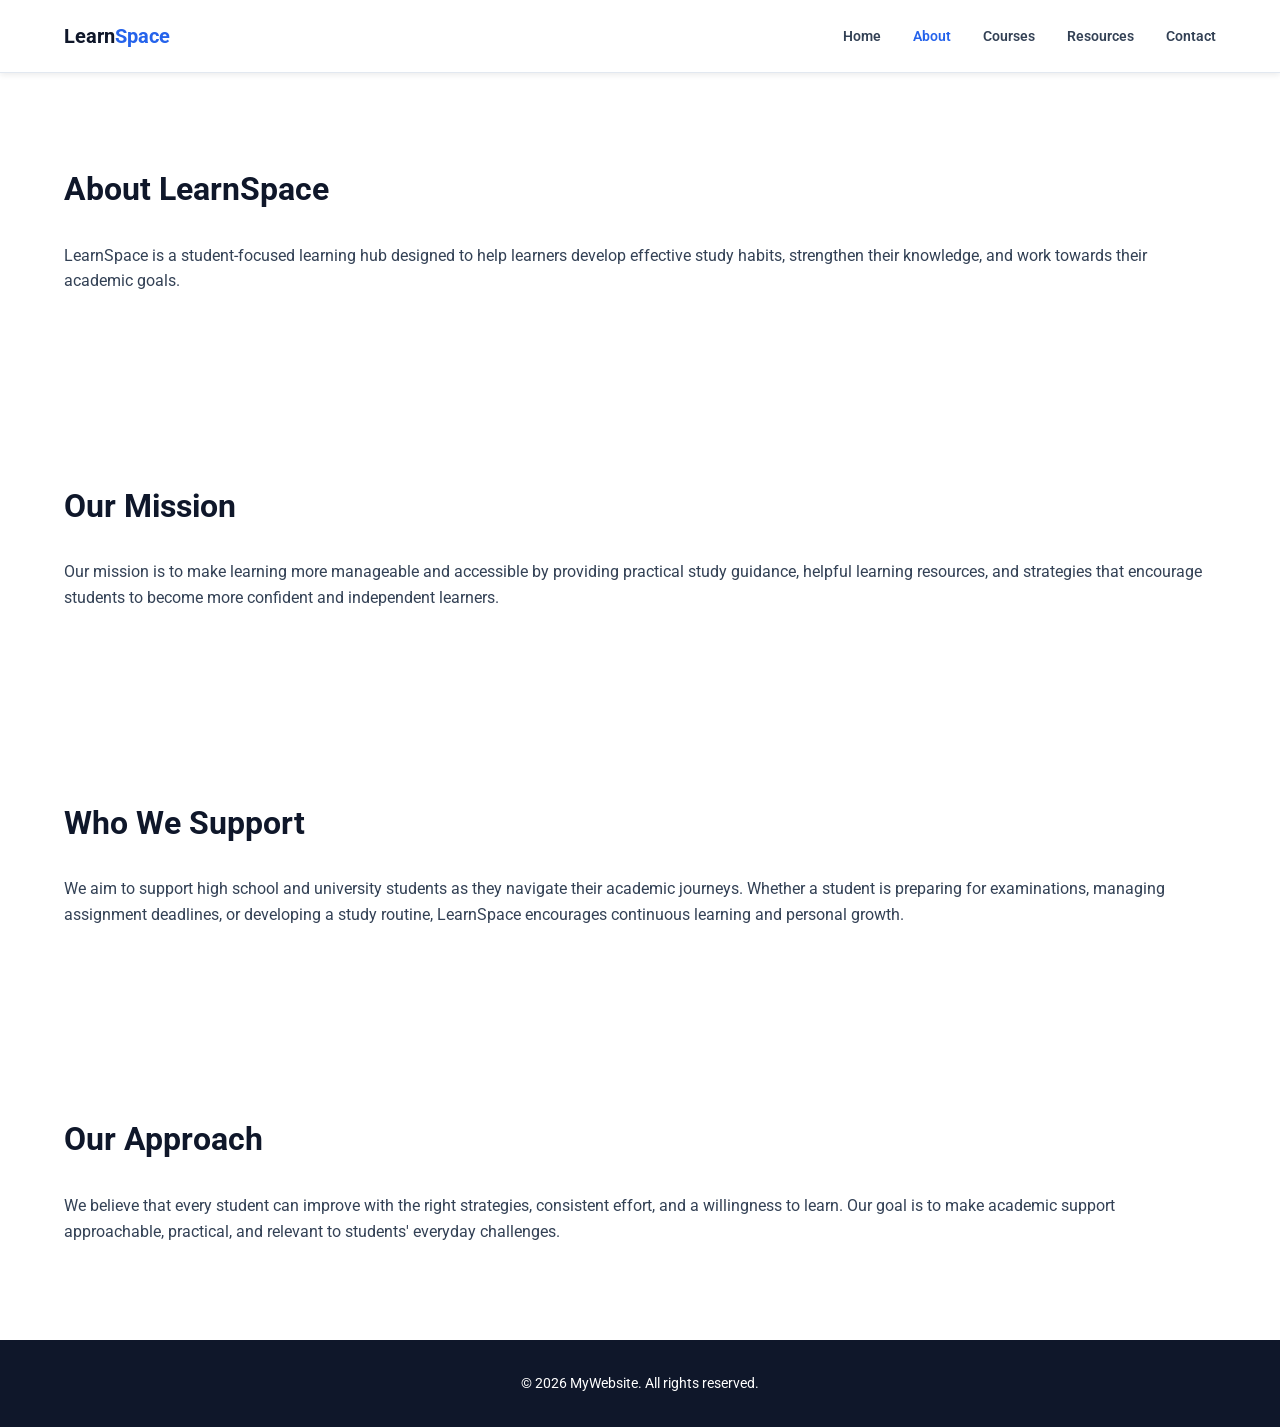
==== about.html @ 780acb91 "Added resources page and updated about page" ====
<!DOCTYPE html>
<html lang="en">

<head>
    <meta charset="UTF-8">
    <meta name="viewport" content="width=device-width, initial-scale=1.0">

    <title>Learn Space | About</title>

    <link rel="stylesheet" href="./css/style.css">
</head>

<body>

    <!-- HEADER -->
    <header class="site-header">

        <div class="container header-container">

            <a href="index.html" class="logo">
                Learn<span>Space</span>
            </a>

            <!-- CSS-only burger menu toggle -->
        <input
        type="checkbox"
        id="menu-toggle"
        class="menu-toggle"
    >

    <label
        for="menu-toggle"
        class="menu-button"
        aria-label="Toggle navigation menu"
    >
        <span></span>
        <span></span>
        <span></span>
    </label>

            <nav class="main-nav">
                <ul>
                    <li><a href="index.html">Home</a></li>
                    <li><a href="about.html" class="active">About</a></li>
                    <li><a href="#">Courses</a></li>
                    <li><a href="#">Resources</a></li>
                    <li><a href="#">Contact</a></li>
                </ul>
            </nav>

        </div>

    </header>


   
<main>

    <!-- ABOUT LEARNSPACE -->
    <section class="section">

        <div class="container">

            <h1 class="section-title">
                About LearnSpace
            </h1>

            <p>
                LearnSpace is a student-focused learning hub
                designed to help learners develop effective
                study habits, strengthen their knowledge, and
                work towards their academic goals.
            </p>

        </div>

    </section>


    <!-- OUR MISSION -->
    <section class="section">

        <div class="container">

            <h2 class="section-title">
                Our Mission
            </h2>

            <p>
                Our mission is to make learning more manageable
                and accessible by providing practical study
                guidance, helpful learning resources, and
                strategies that encourage students to become
                more confident and independent learners.
            </p>

        </div>

    </section>


    <!-- WHO WE SUPPORT -->
    <section class="section">

        <div class="container">

            <h2 class="section-title">
                Who We Support
            </h2>

            <p>
                We aim to support high school and university
                students as they navigate their academic journeys.
                Whether a student is preparing for examinations,
                managing assignment deadlines, or developing
                a study routine, LearnSpace encourages continuous
                learning and personal growth.
            </p>

        </div>

    </section>


    <!-- OUR APPROACH -->
    <section class="section">

        <div class="container">

            <h2 class="section-title">
                Our Approach
            </h2>

            <p>
                We believe that every student can improve with
                the right strategies, consistent effort, and a
                willingness to learn. Our goal is to make
                academic support approachable, practical, and
                relevant to students' everyday challenges.
            </p>

        </div>

    </section>

</main>


    <footer class="site-footer">

        <div class="container">
            <p>&copy; 2026 MyWebsite. All rights reserved.</p>
        </div>

    </footer>

</body>

</html>
---- css/style.css ----
/* =========================================
   ROOT VARIABLES
========================================= */

:root {
    /* Colors */
    --color-primary: #2563eb;
    --color-primary-dark: #1d4ed8;
    --color-secondary: #0f172a;

    --color-text: #334155;
    --color-text-light: #64748b;

    --color-background: #ffffff;
    --color-background-light: #f8fafc;

    --color-border: #e2e8f0;

    /* Typography */
    --font-family: "Roboto", Arial, Helvetica, sans-serif;

    --font-size-xs: 0.75rem;
    --font-size-sm: 0.875rem;
    --font-size-md: 1rem;
    --font-size-lg: 1.25rem;
    --font-size-xl: 2rem;
    --font-size-xxl: 3rem;

    /* Spacing */
    --space-xs: 0.5rem;
    --space-sm: 1rem;
    --space-md: 1.5rem;
    --space-lg: 2rem;
    --space-xl: 4rem;
    --space-xxl: 6rem;

    /* Layout */
    --container-width: 1200px;

    /* Borders */
    --border-radius-sm: 4px;
    --border-radius-md: 8px;
    --border-radius-lg: 12px;

    /* Shadows */
    --shadow-sm: 0 2px 6px rgba(0, 0, 0, 0.08);
    --shadow-md: 0 5px 20px rgba(0, 0, 0, 0.1);
}


/* =========================================
   FONT
========================================= */

@font-face {
    font-family: "Roboto";

    src: url("../fonts/Roboto/Roboto-VariableFont_wdth,wght.ttf")
        format("truetype");

    font-weight: 100 900;
    font-style: normal;

    font-display: swap;
}


/* =========================================
   RESET
========================================= */

* {
    margin: 0;
    padding: 0;
    box-sizing: border-box;
}

html {
    scroll-behavior: smooth;
}

body {
    min-width: 320px;

    font-family: var(--font-family);
    font-size: var(--font-size-md);
    line-height: 1.6;

    color: var(--color-text);
    background: var(--color-background);

    overflow-x: hidden;
}


/* =========================================
   GLOBAL ELEMENTS
========================================= */

a {
    color: inherit;
    text-decoration: none;
}

img {
    display: block;
    max-width: 100%;
    height: auto;
}

button,
input,
textarea {
    font-family: inherit;
}


/* =========================================
   CONTAINER
========================================= */

.container {
    width: min(90%, var(--container-width));
    margin: 0 auto;
}

/* =========================================
   SECTIONS
========================================= */

.section {
    padding: var(--space-xxl) 0;
}

.section-title {
    margin-bottom: var(--space-lg);

    font-size: var(--font-size-xl);
    line-height: 1.3;

    color: var(--color-secondary);
}

.text-center {
    text-align: center;
}

/* =========================================
   HEADER
========================================= */

.site-header {
    position: sticky;
    top: 0;

    z-index: 1000;

    background: var(--color-background);

    border-bottom: 1px solid var(--color-border);

    box-shadow: var(--shadow-sm);
}

.header-container {
    min-height: 72px;

    display: flex;
    align-items: center;
    justify-content: space-between;
}


/* =========================================
   LOGO
========================================= */

.logo {
    flex-shrink: 0;

    font-size: var(--font-size-lg);
    font-weight: 700;

    color: var(--color-secondary);
}

.logo span {
    color: var(--color-primary);
}


/* =========================================
   DESKTOP NAVIGATION
========================================= */

.main-nav ul {
    display: flex;

    align-items: center;

    gap: var(--space-lg);

    list-style: none;
}

.main-nav a {
    display: block;

    padding: 0.5rem 0;

    font-size: var(--font-size-sm);
    font-weight: 600;

    color: var(--color-text);

    transition:
        color 0.2s ease,
        background-color 0.2s ease;
}

.main-nav a:hover,
.main-nav a.active {
    color: var(--color-primary);
}


/* =========================================
   MOBILE MENU TOGGLE
   Hidden on desktop
========================================= */

.menu-toggle {
    display: none;
}

.menu-button {
    display: none;
}


/* =========================================
   BUTTONS
========================================= */

.btn {
    display: inline-block;

    padding: 0.75rem 1.5rem;

    border: none;
    border-radius: var(--border-radius-md);

    font-weight: 600;

    cursor: pointer;

    transition:
        background-color 0.2s ease,
        transform 0.2s ease;
}

.btn-primary {
    color: #ffffff;

    background: var(--color-primary);
}

.btn-primary:hover {
    background: var(--color-primary-dark);

    transform: translateY(-2px);
}


/* =========================================
   HERO
========================================= */

.hero {
    min-height: 500px;

    display: flex;
    align-items: center;

    padding: var(--space-xl) 0;

    background: var(--color-background-light);
}

.hero-content {
    width: 100%;
    max-width: 700px;
}

.hero h1 {
    margin-bottom: var(--space-md);

    font-size: var(--font-size-xxl);
    line-height: 1.2;

    color: var(--color-secondary);
}

.hero p {
    margin-bottom: var(--space-lg);

    font-size: var(--font-size-lg);

    color: var(--color-text-light);
}


/* =========================================
   CARD GRID
========================================= */

.card-grid {
    display: grid;

    grid-template-columns: repeat(3, 1fr);

    gap: var(--space-lg);
}

.card {
    width: 100%;

    padding: var(--space-lg);

    background: var(--color-background);

    border: 1px solid var(--color-border);
    border-radius: var(--border-radius-lg);

    box-shadow: var(--shadow-sm);
}

.card h3 {
    margin-bottom: var(--space-sm);

    color: var(--color-secondary);
}

.card p {
    color: var(--color-text-light);
}


/* =========================================
   FOOTER
========================================= */

.site-footer {
    padding: var(--space-lg) 0;

    color: #ffffff;

    background: var(--color-secondary);

    text-align: center;
}

.site-footer p {
    font-size: var(--font-size-sm);
}


/* =========================================
   DESKTOP
   1200px and wider
========================================= */

@media (min-width: 1200px) {

    .container {
        width: min(90%, var(--container-width));
    }

    .header-container {
        min-height: 72px;
    }

    .hero {
        min-height: 500px;
    }

    .hero h1 {
        font-size: var(--font-size-xxl);
    }

    .card-grid {
        grid-template-columns: repeat(3, 1fr);
    }

}


/* =========================================
   TABLET
   768px - 1199px
========================================= */

@media (min-width: 768px) and (max-width: 1199px) {

    .container {
        width: 90%;
    }

    .header-container {
        min-height: 72px;
    }

    .main-nav ul {
        gap: var(--space-md);
    }

    .main-nav a {
        font-size: var(--font-size-sm);
    }

    .hero {
        min-height: 450px;
    }

    .hero h1 {
        font-size: 2.5rem;
    }

    .hero p {
        font-size: var(--font-size-md);
    }

    .card-grid {
        grid-template-columns: repeat(2, 1fr);
    }

}


/* =========================================
   MOBILE
   375px - 767px
========================================= */

@media (max-width: 767px) {

    /* -------------------------------------
       GLOBAL
    ------------------------------------- */

    body {
        overflow-x: hidden;
    }

    .container {
        width: 90%;
        max-width: 100%;
    }


    /* -------------------------------------
       HEADER
    ------------------------------------- */

    .site-header {
        position: sticky;
        top: 0;
    }

    .header-container {
        position: relative;

        min-height: 64px;

        display: flex;
        flex-direction: row;

        align-items: center;
        justify-content: space-between;

        padding: var(--space-sm) 0;
    }


    /* -------------------------------------
       LOGO
    ------------------------------------- */

    .logo {
        font-size: var(--font-size-lg);
    }


    /* -------------------------------------
       BURGER BUTTON
    ------------------------------------- */

    .menu-button {
        width: 40px;
        height: 40px;

        display: flex;

        flex-direction: column;
        justify-content: center;
        align-items: center;

        gap: 5px;

        cursor: pointer;

        border-radius: var(--border-radius-md);

        transition: background-color 0.2s ease;
    }

    .menu-button:hover {
        background: var(--color-background-light);
    }

    .menu-button span {
        display: block;

        width: 24px;
        height: 2px;

        background: var(--color-secondary);

        border-radius: 2px;

        transition:
            transform 0.3s ease,
            opacity 0.3s ease;
    }


    /* -------------------------------------
       MOBILE NAVIGATION
    ------------------------------------- */

    .main-nav {
        position: absolute;

        top: 100%;
        left: 0;

        width: 100%;

        max-height: 0;

        overflow: hidden;

        background: var(--color-background);

        border-top: 1px solid transparent;

        transition:
            max-height 0.3s ease,
            border-color 0.3s ease;
    }

    .main-nav ul {
        display: flex;

        flex-direction: column;

        gap: 0;

        width: 100%;

        list-style: none;

        padding: 0;
    }

    .main-nav li {
        width: 100%;
    }

    .main-nav a {
        display: block;

        width: 100%;

        padding: 1rem;

        font-size: var(--font-size-md);

        border-bottom: 1px solid var(--color-border);
    }

    .main-nav a:hover,
    .main-nav a.active {
        background: var(--color-background-light);

        color: var(--color-primary);
    }


    /* -------------------------------------
       OPEN MOBILE MENU
    ------------------------------------- */

    .menu-toggle:checked ~ .main-nav {
        max-height: 400px;

        border-top-color: var(--color-border);

        box-shadow: var(--shadow-md);
    }


    /* -------------------------------------
       BURGER → X
    ------------------------------------- */

    .menu-toggle:checked + .menu-button span:nth-child(1) {
        transform: translateY(7px) rotate(45deg);
    }

    .menu-toggle:checked + .menu-button span:nth-child(2) {
        opacity: 0;
    }

    .menu-toggle:checked + .menu-button span:nth-child(3) {
        transform: translateY(-7px) rotate(-45deg);
    }


    /* -------------------------------------
       HERO
    ------------------------------------- */

    .hero {
        min-height: 400px;

        padding: var(--space-xl) 0;
    }

    .hero-content {
        width: 100%;
        max-width: 100%;

        text-align: center;
    }

    .hero h1 {
        margin-bottom: var(--space-md);

        font-size: 2rem;
        line-height: 1.2;

        overflow-wrap: break-word;
    }

    .hero p {
        margin-bottom: var(--space-lg);

        font-size: var(--font-size-md);
    }

    .hero #explore-container {
        display: flex;
        justify-content: center;
        align-items: center
    }

    .hero #explore-container .btn{
        width: 50%;
    }


    /* -------------------------------------
       SECTIONS
    ------------------------------------- */

    .section {
        padding: var(--space-xl) 0;
    }

    .section-title {
        margin-bottom: var(--space-md);

        font-size: 1.75rem;

        line-height: 1.3;

        overflow-wrap: break-word;
    }


    /* -------------------------------------
       CARDS
    ------------------------------------- */

    .card-grid {
        grid-template-columns: 1fr;

        gap: var(--space-md);
    }

    .card {
        width: 100%;

        padding: var(--space-md);
    }

    .card h3 {
        font-size: var(--font-size-lg);
    }


    /* -------------------------------------
       BUTTONS
    ------------------------------------- */

    .btn {
        display: block;

        width: 100%;

        text-align: center;
    }


    /* -------------------------------------
       FOOTER
    ------------------------------------- */

    .site-footer {
        padding: var(--space-md) 0;
    }

    .site-footer p {
        font-size: var(--font-size-sm);
    }

}


/* =========================================
   SMALL MOBILE
   375px and below
========================================= */

@media (max-width: 375px) {

    .container {
        width: 92%;
    }

    .hero {
        min-height: 380px;

        padding: var(--space-lg) 0;
    }

    .hero h1 {
        font-size: 1.8rem;
    }

    .hero p {
        font-size: var(--font-size-sm);
    }

    .section {
        padding: var(--space-lg) 0;
    }

    .section-title {
        font-size: 1.5rem;
    }

    .card {
        padding: var(--space-sm);
    }

}
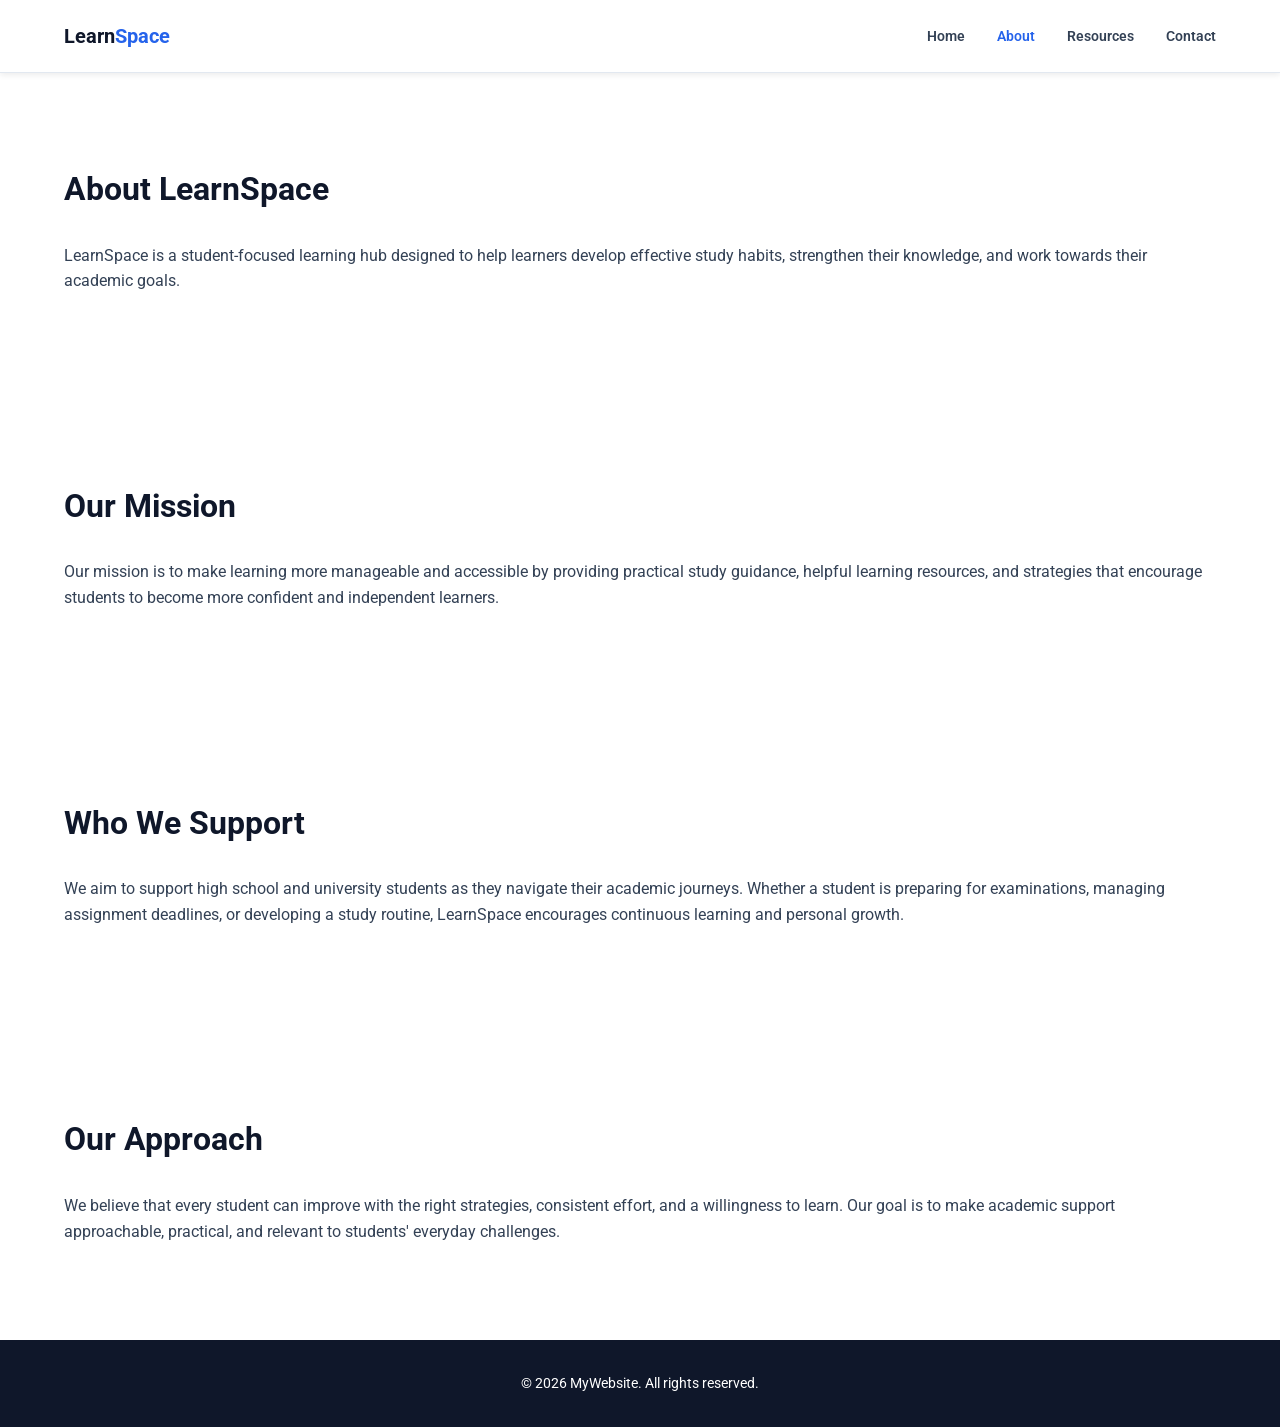
==== commit c1fb4596: "update css and delete course" ====
--- a/about.html
+++ b/about.html
@@ -42,8 +42,7 @@
                 <ul>
                     <li><a href="index.html">Home</a></li>
                     <li><a href="about.html" class="active">About</a></li>
-                    <li><a href="#">Courses</a></li>
-                    <li><a href="#">Resources</a></li>
+                    <li><a href="resources.html">Resources</a></li>
                     <li><a href="#">Contact</a></li>
                 </ul>
             </nav>
--- a/css/style.css
+++ b/css/style.css
@@ -80,8 +80,6 @@
 }
 
 body {
-    min-width: 320px;
-
     font-family: var(--font-family);
     font-size: var(--font-size-md);
     line-height: 1.6;
@@ -315,11 +313,10 @@
 ========================================= */
 
 .card-grid {
-    display: grid;
-
-    grid-template-columns: repeat(3, 1fr);
-
+    display: flex;
+    justify-content: space-between;
     gap: var(--space-lg);
+    flex-wrap: wrap;
 }
 
 .card {
@@ -387,9 +384,8 @@
     .hero h1 {
         font-size: var(--font-size-xxl);
     }
-
-    .card-grid {
-        grid-template-columns: repeat(3, 1fr);
+    .card-grid .card{
+        width: calc((100% - (2 * var(--space-lg))) / 3);
     }
 
 }
@@ -430,8 +426,8 @@
         font-size: var(--font-size-md);
     }
 
-    .card-grid {
-        grid-template-columns: repeat(2, 1fr);
+    .card-grid .card {
+        width: calc((100% - var(--space-lg)) / 2);
     }
 
 }
@@ -693,11 +689,11 @@
        CARDS
     ------------------------------------- */
 
-    .card-grid {
+    /* .card-grid {
         grid-template-columns: 1fr;
 
         gap: var(--space-md);
-    }
+    } */
 
     .card {
         width: 100%;
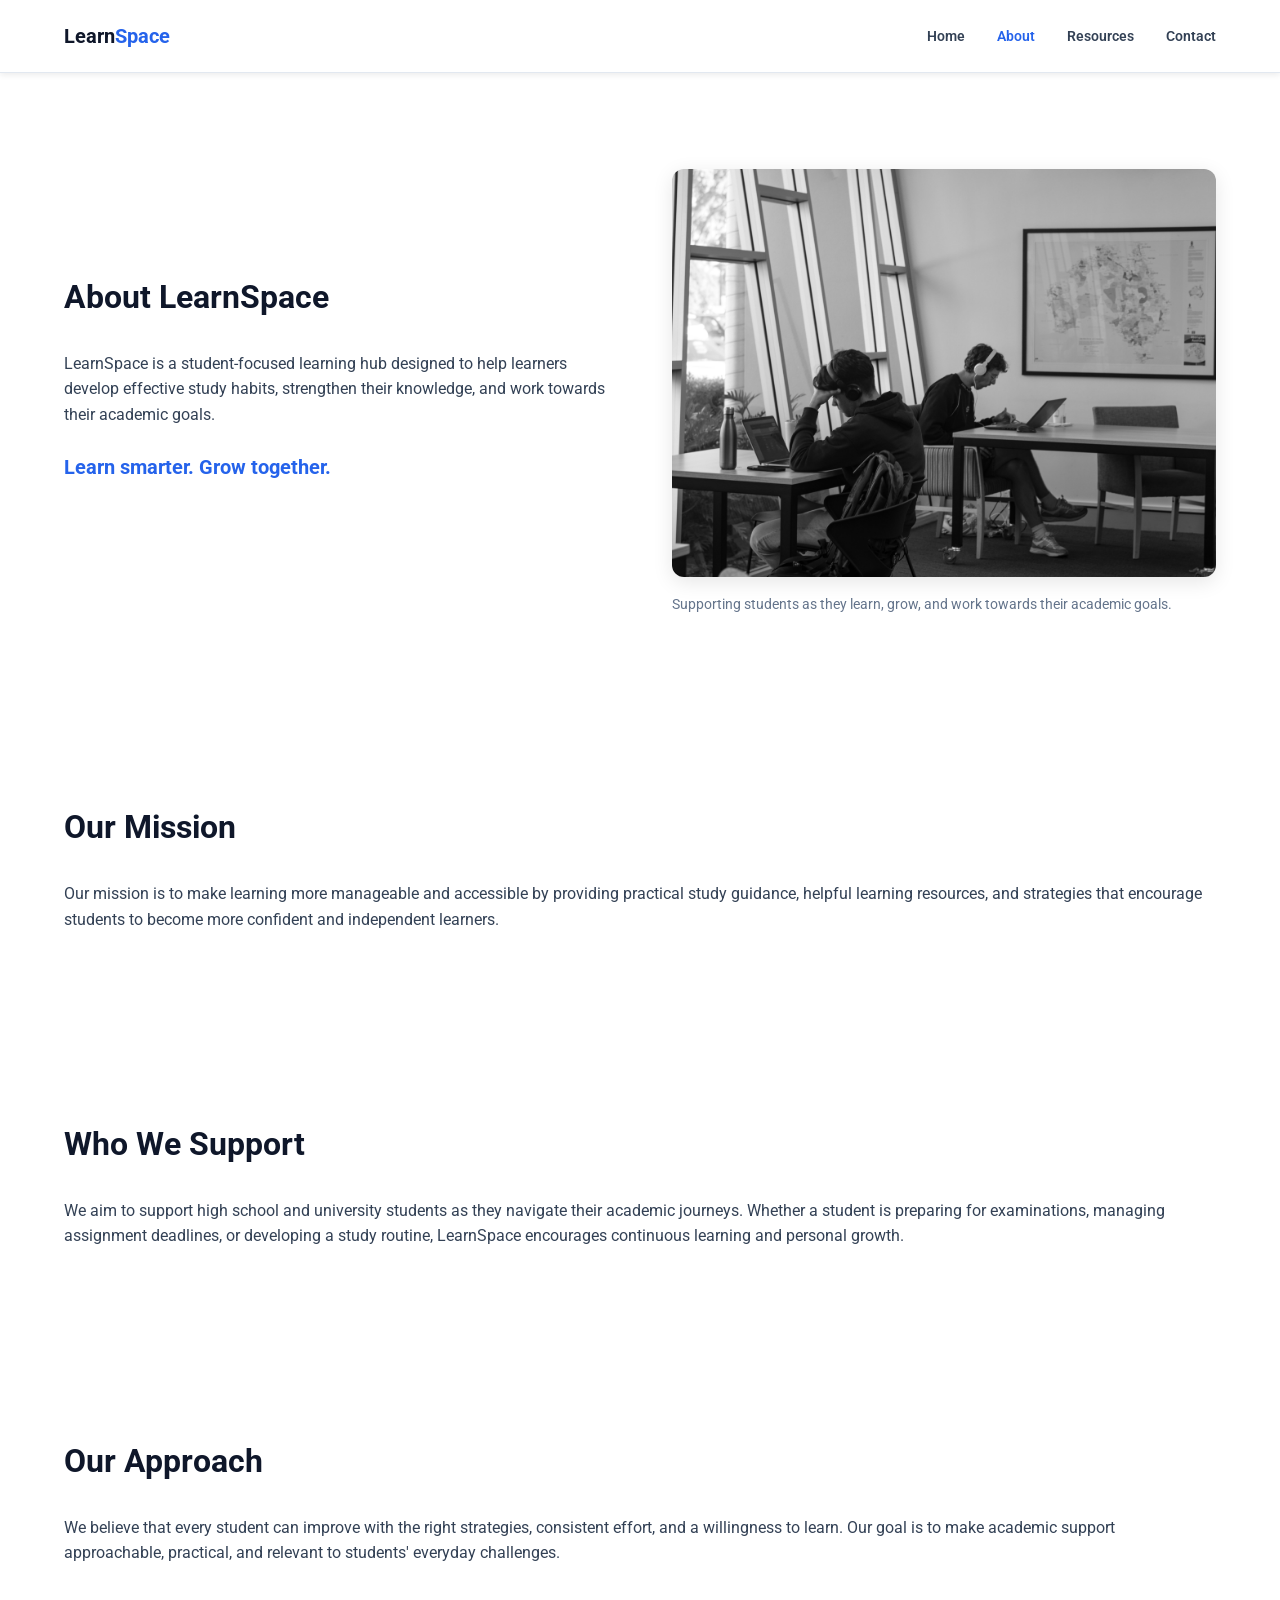
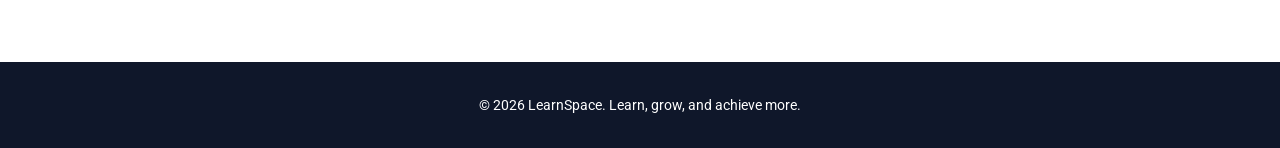
==== commit b8d67431: "Image added and README file updated" ====
--- a/about.html
+++ b/about.html
@@ -43,7 +43,7 @@
                     <li><a href="index.html">Home</a></li>
                     <li><a href="about.html" class="active">About</a></li>
                     <li><a href="resources.html">Resources</a></li>
-                    <li><a href="#">Contact</a></li>
+                    <li><a href="contact.html">Contact</a></li>
                 </ul>
             </nav>
 
@@ -56,10 +56,10 @@
 <main>
 
     <!-- ABOUT LEARNSPACE -->
-    <section class="section">
+    <section class="section about-intro">
 
-        <div class="container">
-
+        <div class="container about-intro-layout">
+            <div class="about-intro-content">
             <h1 class="section-title">
                 About LearnSpace
             </h1>
@@ -70,6 +70,22 @@
                 study habits, strengthen their knowledge, and
                 work towards their academic goals.
             </p>
+            <p class="about-tagline">
+                    Learn smarter. Grow together.
+                </p>
+        </div>
+
+        <figure class="about-intro-figure">
+                <img
+                    src="./images/students-studying.jpg"
+                    alt="Students studying together in a library"
+                    loading="lazy"
+                >
+                <figcaption>
+                    Supporting students as they learn, grow,
+                    and work towards their academic goals.
+                </figcaption>
+            </figure>
 
         </div>
 
@@ -148,7 +164,7 @@
     <footer class="site-footer">
 
         <div class="container">
-            <p>&copy; 2026 MyWebsite. All rights reserved.</p>
+            <p>&copy; 2026 LearnSpace. Learn, grow, and achieve more.</p>
         </div>
 
     </footer>
--- a/css/style.css
+++ b/css/style.css
@@ -529,6 +529,26 @@
             opacity 0.3s ease;
     }
 
+    /* Keep the checkbox keyboard-accessible while visually hidden */
+    .menu-toggle {
+        display: block;
+        position: absolute;
+        width: 1px;
+        height: 1px;
+        padding: 0;
+        margin: -1px;
+        overflow: hidden;
+        clip: rect(0, 0, 0, 0);
+        white-space: nowrap;
+        border: 0;
+    }
+
+    /* Show a focus indicator for keyboard navigation */
+    .menu-toggle:focus-visible + .menu-button {
+        outline: 2px solid var(--color-primary);
+        outline-offset: 3px;
+    }
+
 
     /* -------------------------------------
        MOBILE NAVIGATION
@@ -689,12 +709,6 @@
        CARDS
     ------------------------------------- */
 
-    /* .card-grid {
-        grid-template-columns: 1fr;
-
-        gap: var(--space-md);
-    } */
-
     .card {
         width: 100%;
 
@@ -771,4 +785,67 @@
         padding: var(--space-sm);
     }
 
-}+}
+
+/* =========================================
+   ABOUT PAGE INTRODUCTION
+========================================= */
+
+.about-intro-layout {
+    display: flex;
+    align-items: center;
+    justify-content: space-between;
+    gap: var(--space-xl);
+}
+
+.about-intro-content {
+    flex: 1 1 50%;
+    min-width: 0;
+}
+
+.about-intro-content p {
+    margin-bottom: var(--space-md);
+}
+
+.about-tagline {
+    color: var(--color-primary);
+    font-weight: 700;
+    font-size: var(--font-size-lg);
+}
+
+.about-intro-figure {
+    flex: 1 1 50%;
+    min-width: 0;
+}
+
+.about-intro-figure img {
+    width: 100%;
+    aspect-ratio: 4 / 3;
+    object-fit: cover;
+    border-radius: var(--border-radius-lg);
+    box-shadow: var(--shadow-md);
+}
+
+.about-intro-figure figcaption {
+    margin-top: var(--space-sm);
+    color: var(--color-text-light);
+    font-size: var(--font-size-sm);
+}
+
+/* Stack the introduction and image on smaller screens */
+@media (max-width: 767px) {
+    .about-intro-layout {
+        flex-direction: column;
+        align-items: stretch;
+        gap: var(--space-lg);
+    }
+
+    .about-intro-content,
+    .about-intro-figure {
+        width: 100%;
+    }
+
+    .about-intro-figure img {
+        aspect-ratio: 4 / 3;
+    }
+}
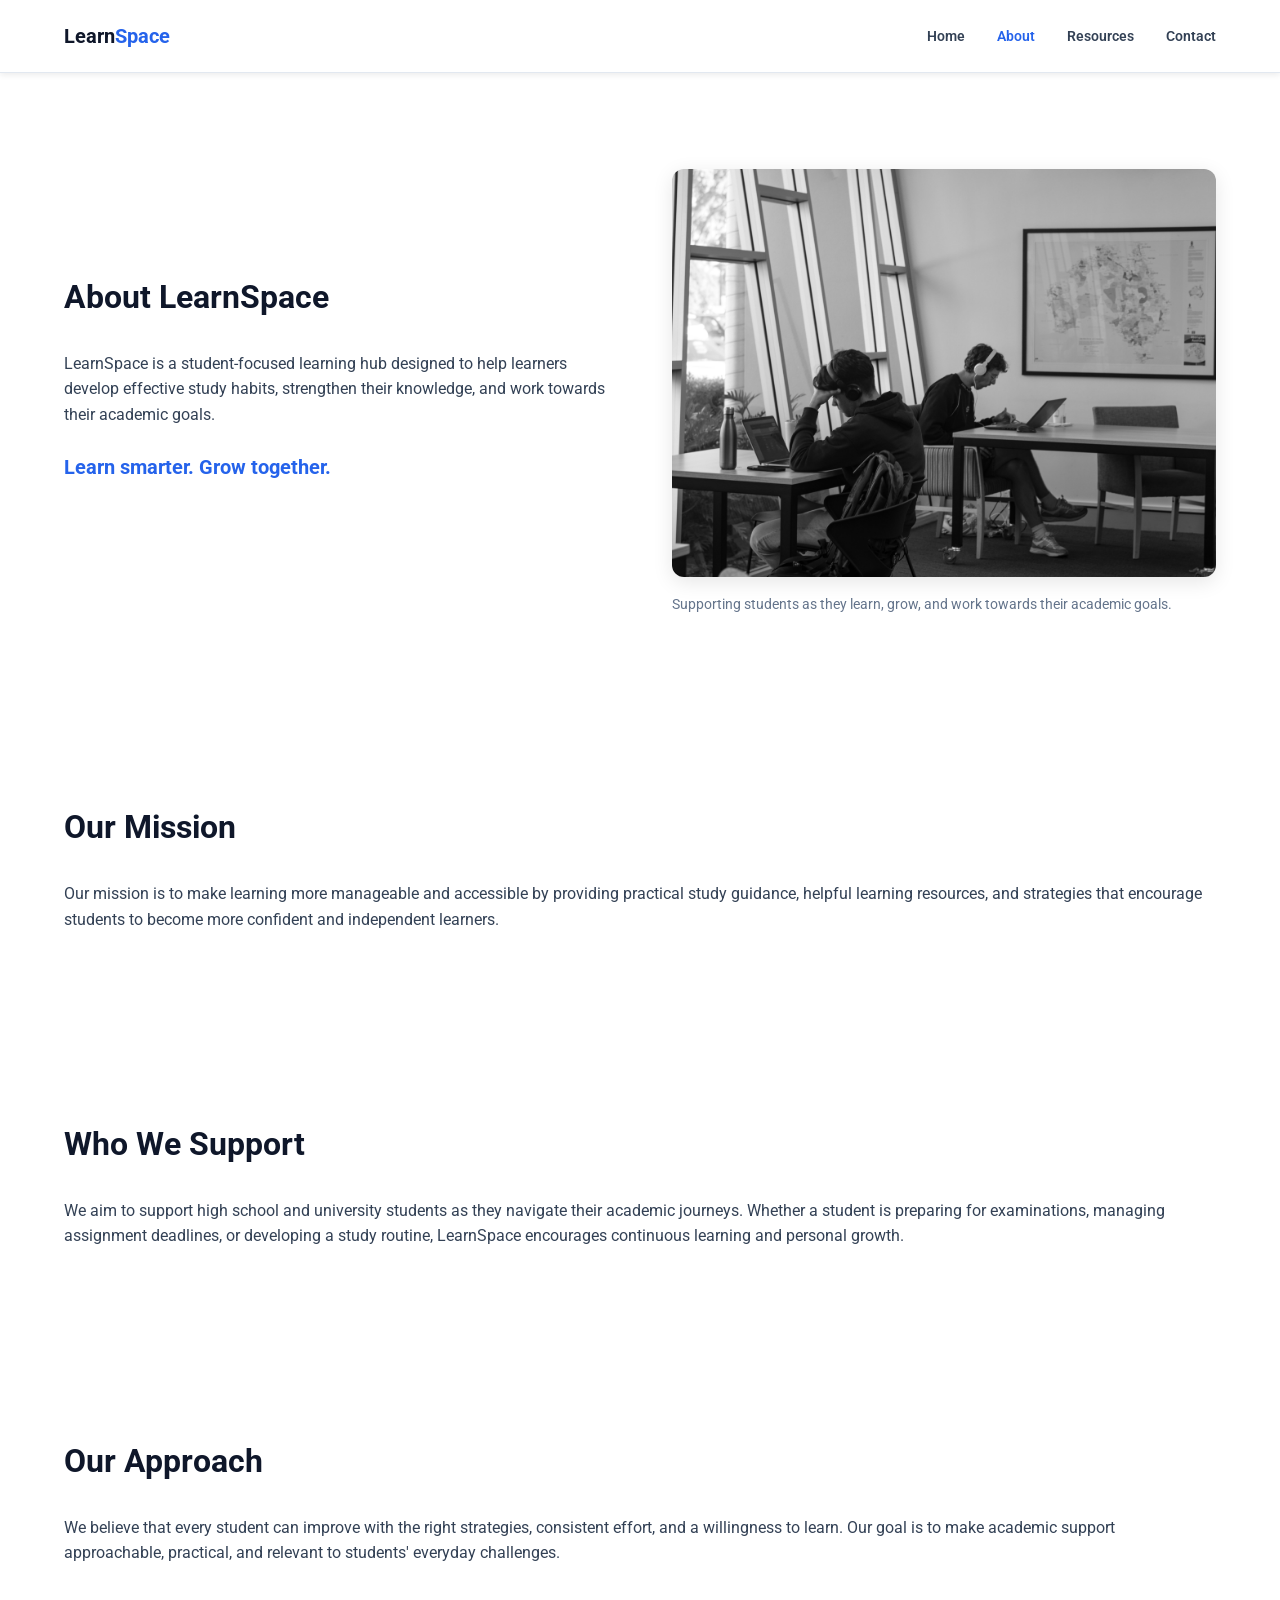
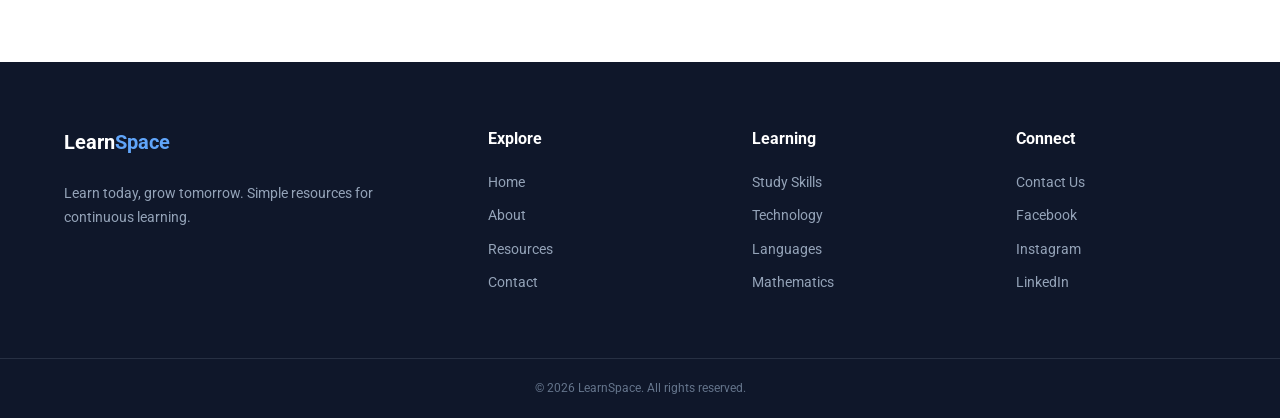
==== commit 9172b2b0: "add homepage contents and update footer" ====
--- a/about.html
+++ b/about.html
@@ -161,10 +161,75 @@
 </main>
 
 
+    <!-- =========================================
+         FOOTER
+    ========================================== -->
     <footer class="site-footer">
 
-        <div class="container">
-            <p>&copy; 2026 LearnSpace. Learn, grow, and achieve more.</p>
+        <div class="container footer-grid">
+
+            <div class="footer-brand">
+
+                <a href="index.html" class="logo">
+                    Learn<span>Space</span>
+                </a>
+
+                <p>
+                    Learn today, grow tomorrow.
+                    Simple resources for continuous learning.
+                </p>
+
+            </div>
+
+
+            <div class="footer-column">
+
+                <h3>Explore</h3>
+
+                <a href="index.html">Home</a>
+                <a href="about.html">About</a>
+                <a href="resources.html">Resources</a>
+                <a href="contact.html">Contact</a>
+
+            </div>
+
+
+            <div class="footer-column">
+
+                <h3>Learning</h3>
+
+                <a href="resources.html">Study Skills</a>
+                <a href="resources.html">Technology</a>
+                <a href="resources.html">Languages</a>
+                <a href="resources.html">Mathematics</a>
+
+            </div>
+
+
+            <div class="footer-column">
+
+                <h3>Connect</h3>
+
+                <a href="contact.html">Contact Us</a>
+                <a href="#">Facebook</a>
+                <a href="#">Instagram</a>
+                <a href="#">LinkedIn</a>
+
+            </div>
+
+        </div>
+
+
+        <div class="footer-bottom">
+
+            <div class="container">
+
+                <p>
+                    © 2026 LearnSpace. All rights reserved.
+                </p>
+
+            </div>
+
         </div>
 
     </footer>
--- a/css/style.css
+++ b/css/style.css
@@ -72,6 +72,7 @@
 * {
     margin: 0;
     padding: 0;
+
     box-sizing: border-box;
 }
 
@@ -81,10 +82,13 @@
 
 body {
     font-family: var(--font-family);
+
     font-size: var(--font-size-md);
+
     line-height: 1.6;
 
     color: var(--color-text);
+
     background: var(--color-background);
 
     overflow-x: hidden;
@@ -97,12 +101,15 @@
 
 a {
     color: inherit;
+
     text-decoration: none;
 }
 
 img {
     display: block;
+
     max-width: 100%;
+
     height: auto;
 }
 
@@ -119,8 +126,10 @@
 
 .container {
     width: min(90%, var(--container-width));
+
     margin: 0 auto;
 }
+
 
 /* =========================================
    SECTIONS
@@ -134,6 +143,7 @@
     margin-bottom: var(--space-lg);
 
     font-size: var(--font-size-xl);
+
     line-height: 1.3;
 
     color: var(--color-secondary);
@@ -143,12 +153,14 @@
     text-align: center;
 }
 
+
 /* =========================================
    HEADER
 ========================================= */
 
 .site-header {
     position: sticky;
+
     top: 0;
 
     z-index: 1000;
@@ -164,7 +176,9 @@
     min-height: 72px;
 
     display: flex;
+
     align-items: center;
+
     justify-content: space-between;
 }
 
@@ -177,6 +191,7 @@
     flex-shrink: 0;
 
     font-size: var(--font-size-lg);
+
     font-weight: 700;
 
     color: var(--color-secondary);
@@ -188,7 +203,7 @@
 
 
 /* =========================================
-   DESKTOP NAVIGATION
+   NAVIGATION
 ========================================= */
 
 .main-nav ul {
@@ -207,6 +222,7 @@
     padding: 0.5rem 0;
 
     font-size: var(--font-size-sm);
+
     font-weight: 600;
 
     color: var(--color-text);
@@ -223,8 +239,7 @@
 
 
 /* =========================================
-   MOBILE MENU TOGGLE
-   Hidden on desktop
+   MOBILE MENU
 ========================================= */
 
 .menu-toggle {
@@ -246,6 +261,7 @@
     padding: 0.75rem 1.5rem;
 
     border: none;
+
     border-radius: var(--border-radius-md);
 
     font-weight: 600;
@@ -271,13 +287,14 @@
 
 
 /* =========================================
-   HERO
+   ORIGINAL HERO
 ========================================= */
 
 .hero {
     min-height: 500px;
 
     display: flex;
+
     align-items: center;
 
     padding: var(--space-xl) 0;
@@ -287,6 +304,7 @@
 
 .hero-content {
     width: 100%;
+
     max-width: 700px;
 }
 
@@ -294,6 +312,7 @@
     margin-bottom: var(--space-md);
 
     font-size: var(--font-size-xxl);
+
     line-height: 1.2;
 
     color: var(--color-secondary);
@@ -314,8 +333,11 @@
 
 .card-grid {
     display: flex;
+
     justify-content: space-between;
+
     gap: var(--space-lg);
+
     flex-wrap: wrap;
 }
 
@@ -327,6 +349,7 @@
     background: var(--color-background);
 
     border: 1px solid var(--color-border);
+
     border-radius: var(--border-radius-lg);
 
     box-shadow: var(--shadow-sm);
@@ -364,7 +387,7 @@
 
 /* =========================================
    DESKTOP
-   1200px and wider
+   1200px+
 ========================================= */
 
 @media (min-width: 1200px) {
@@ -384,8 +407,11 @@
     .hero h1 {
         font-size: var(--font-size-xxl);
     }
-    .card-grid .card{
-        width: calc((100% - (2 * var(--space-lg))) / 3);
+
+    .card-grid .card {
+        width: calc(
+            (100% - (2 * var(--space-lg))) / 3
+        );
     }
 
 }
@@ -427,7 +453,9 @@
     }
 
     .card-grid .card {
-        width: calc((100% - var(--space-lg)) / 2);
+        width: calc(
+            (100% - var(--space-lg)) / 2
+        );
     }
 
 }
@@ -435,14 +463,10 @@
 
 /* =========================================
    MOBILE
-   375px - 767px
+   Below 768px
 ========================================= */
 
 @media (max-width: 767px) {
-
-    /* -------------------------------------
-       GLOBAL
-    ------------------------------------- */
 
     body {
         overflow-x: hidden;
@@ -450,16 +474,16 @@
 
     .container {
         width: 90%;
+
         max-width: 100%;
     }
 
 
-    /* -------------------------------------
-       HEADER
-    ------------------------------------- */
+    /* HEADER */
 
     .site-header {
         position: sticky;
+
         top: 0;
     }
 
@@ -469,36 +493,37 @@
         min-height: 64px;
 
         display: flex;
+
         flex-direction: row;
 
         align-items: center;
+
         justify-content: space-between;
 
         padding: var(--space-sm) 0;
     }
 
 
-    /* -------------------------------------
-       LOGO
-    ------------------------------------- */
+    /* LOGO */
 
     .logo {
         font-size: var(--font-size-lg);
     }
 
 
-    /* -------------------------------------
-       BURGER BUTTON
-    ------------------------------------- */
+    /* BURGER */
 
     .menu-button {
         width: 40px;
+
         height: 40px;
 
         display: flex;
 
         flex-direction: column;
+
         justify-content: center;
+
         align-items: center;
 
         gap: 5px;
@@ -518,6 +543,7 @@
         display: block;
 
         width: 24px;
+
         height: 2px;
 
         background: var(--color-secondary);
@@ -529,35 +555,42 @@
             opacity 0.3s ease;
     }
 
-    /* Keep the checkbox keyboard-accessible while visually hidden */
     .menu-toggle {
         display: block;
+
         position: absolute;
+
         width: 1px;
+
         height: 1px;
+
         padding: 0;
+
         margin: -1px;
+
         overflow: hidden;
+
         clip: rect(0, 0, 0, 0);
+
         white-space: nowrap;
+
         border: 0;
     }
 
-    /* Show a focus indicator for keyboard navigation */
     .menu-toggle:focus-visible + .menu-button {
         outline: 2px solid var(--color-primary);
+
         outline-offset: 3px;
     }
 
 
-    /* -------------------------------------
-       MOBILE NAVIGATION
-    ------------------------------------- */
+    /* MOBILE NAV */
 
     .main-nav {
         position: absolute;
 
         top: 100%;
+
         left: 0;
 
         width: 100%;
@@ -613,9 +646,7 @@
     }
 
 
-    /* -------------------------------------
-       OPEN MOBILE MENU
-    ------------------------------------- */
+    /* OPEN MENU */
 
     .menu-toggle:checked ~ .main-nav {
         max-height: 400px;
@@ -626,9 +657,7 @@
     }
 
 
-    /* -------------------------------------
-       BURGER → X
-    ------------------------------------- */
+    /* BURGER X */
 
     .menu-toggle:checked + .menu-button span:nth-child(1) {
         transform: translateY(7px) rotate(45deg);
@@ -643,9 +672,7 @@
     }
 
 
-    /* -------------------------------------
-       HERO
-    ------------------------------------- */
+    /* ORIGINAL HERO */
 
     .hero {
         min-height: 400px;
@@ -655,6 +682,7 @@
 
     .hero-content {
         width: 100%;
+
         max-width: 100%;
 
         text-align: center;
@@ -664,6 +692,7 @@
         margin-bottom: var(--space-md);
 
         font-size: 2rem;
+
         line-height: 1.2;
 
         overflow-wrap: break-word;
@@ -677,18 +706,18 @@
 
     .hero #explore-container {
         display: flex;
+
         justify-content: center;
-        align-items: center
-    }
-
-    .hero #explore-container .btn{
+
+        align-items: center;
+    }
+
+    .hero #explore-container .btn {
         width: 50%;
     }
 
 
-    /* -------------------------------------
-       SECTIONS
-    ------------------------------------- */
+    /* SECTIONS */
 
     .section {
         padding: var(--space-xl) 0;
@@ -705,9 +734,7 @@
     }
 
 
-    /* -------------------------------------
-       CARDS
-    ------------------------------------- */
+    /* CARDS */
 
     .card {
         width: 100%;
@@ -720,9 +747,7 @@
     }
 
 
-    /* -------------------------------------
-       BUTTONS
-    ------------------------------------- */
+    /* BUTTONS */
 
     .btn {
         display: block;
@@ -733,9 +758,7 @@
     }
 
 
-    /* -------------------------------------
-       FOOTER
-    ------------------------------------- */
+    /* FOOTER */
 
     .site-footer {
         padding: var(--space-md) 0;
@@ -787,19 +810,24 @@
 
 }
 
-/* =========================================
-   ABOUT PAGE INTRODUCTION
+
+/* =========================================
+   ABOUT PAGE
 ========================================= */
 
 .about-intro-layout {
     display: flex;
+
     align-items: center;
+
     justify-content: space-between;
+
     gap: var(--space-xl);
 }
 
 .about-intro-content {
     flex: 1 1 50%;
+
     min-width: 0;
 }
 
@@ -809,34 +837,46 @@
 
 .about-tagline {
     color: var(--color-primary);
+
     font-weight: 700;
+
     font-size: var(--font-size-lg);
 }
 
 .about-intro-figure {
     flex: 1 1 50%;
+
     min-width: 0;
 }
 
 .about-intro-figure img {
     width: 100%;
+
     aspect-ratio: 4 / 3;
+
     object-fit: cover;
+
     border-radius: var(--border-radius-lg);
+
     box-shadow: var(--shadow-md);
 }
 
 .about-intro-figure figcaption {
     margin-top: var(--space-sm);
+
     color: var(--color-text-light);
+
     font-size: var(--font-size-sm);
 }
 
-/* Stack the introduction and image on smaller screens */
+
 @media (max-width: 767px) {
+
     .about-intro-layout {
         flex-direction: column;
+
         align-items: stretch;
+
         gap: var(--space-lg);
     }
 
@@ -845,7 +885,1093 @@
         width: 100%;
     }
 
-    .about-intro-figure img {
+}
+
+
+/* =====================================================
+   LEARNSPACE HOMEPAGE
+   Homepage-specific styles
+===================================================== */
+
+
+/* =========================================
+   HOME HERO
+========================================= */
+
+.home-hero {
+    position: relative;
+
+    padding: 6.5rem 0;
+
+    background:
+        radial-gradient(
+            circle at 85% 20%,
+            rgba(37, 99, 235, 0.12),
+            transparent 32%
+        ),
+        linear-gradient(
+            135deg,
+            #f8fafc 0%,
+            #eff6ff 55%,
+            #ffffff 100%
+        );
+}
+
+.home-hero-container {
+    display: flex;
+
+    align-items: center;
+    justify-content: space-between;
+
+    gap: 4.5rem;
+}
+
+.home-hero-content {
+    flex: 1 1 52%;
+
+    min-width: 0;
+}
+
+.home-eyebrow {
+    margin-bottom: var(--space-sm);
+
+    color: var(--color-primary);
+
+    font-size: var(--font-size-sm);
+    font-weight: 700;
+
+    letter-spacing: 0.14em;
+}
+
+.home-hero h1 {
+    margin-bottom: var(--space-md);
+
+    font-size: clamp(
+        2.75rem,
+        5vw,
+        4.75rem
+    );
+
+    line-height: 1.05;
+
+    letter-spacing: -0.04em;
+
+    color: var(--color-secondary);
+}
+
+.home-hero h1 span {
+    display: block;
+
+    color: var(--color-primary);
+}
+
+.home-hero-text {
+    max-width: 650px;
+
+    margin-bottom: var(--space-lg);
+
+    color: var(--color-text-light);
+
+    font-size: var(--font-size-lg);
+}
+
+.home-hero-actions {
+    display: flex;
+
+    align-items: center;
+
+    gap: var(--space-md);
+
+    flex-wrap: wrap;
+}
+
+.home-hero-actions .btn {
+    min-width: 180px;
+
+    text-align: center;
+}
+
+.home-secondary-btn {
+    display: inline-block;
+
+    min-width: 140px;
+
+    padding: 0.75rem 1.5rem;
+
+    border: 1px solid var(--color-border);
+
+    border-radius: var(--border-radius-md);
+
+    background: var(--color-background);
+
+    color: var(--color-secondary);
+
+    font-weight: 600;
+
+    text-align: center;
+
+    transition:
+        background-color 0.2s ease,
+        color 0.2s ease,
+        border-color 0.2s ease,
+        transform 0.2s ease;
+}
+
+.home-secondary-btn:hover {
+    color: var(--color-primary);
+
+    border-color: #bfdbfe;
+
+    background: #eff6ff;
+
+    transform: translateY(-2px);
+}
+
+.home-hero-image {
+    position: relative;
+
+    flex: 1 1 48%;
+
+    min-width: 0;
+
+    padding: 0.75rem;
+}
+
+.home-image-wrapper {
+    overflow: hidden;
+
+    border-radius: 28px;
+
+    background: var(--color-background);
+
+    box-shadow:
+        0 20px 50px rgba(15, 23, 42, 0.14);
+}
+
+.home-image-wrapper img {
+    width: 100%;
+
+    min-height: 440px;
+
+    aspect-ratio: 4 / 3;
+
+    object-fit: cover;
+
+    transition: transform 0.4s ease;
+}
+
+.home-image-wrapper:hover img {
+    transform: scale(1.03);
+}
+
+.home-floating-card {
+    position: absolute;
+
+    display: flex;
+
+    flex-direction: column;
+
+    padding: 1rem 1.25rem;
+
+    background: var(--color-background);
+
+    border: 1px solid rgba(226, 232, 240, 0.9);
+
+    border-radius: var(--border-radius-lg);
+
+    box-shadow:
+        0 15px 35px rgba(15, 23, 42, 0.14);
+}
+
+.home-floating-card strong {
+    color: var(--color-primary);
+
+    font-size: 1.5rem;
+}
+
+.home-floating-card span {
+    color: var(--color-text-light);
+
+    font-size: var(--font-size-xs);
+}
+
+.home-floating-card-one {
+    left: -25px;
+
+    bottom: 35px;
+}
+
+.home-floating-card-two {
+    right: -20px;
+
+    top: 35px;
+}
+
+
+/* =========================================
+   HOME SECTION HEADING
+========================================= */
+
+.home-section-heading {
+    max-width: 720px;
+
+    margin: 0 auto var(--space-xl);
+
+    text-align: center;
+}
+
+.home-section-heading .section-title {
+    margin-bottom: var(--space-sm);
+}
+
+.home-section-heading > p:last-child {
+    color: var(--color-text-light);
+
+    font-size: var(--font-size-md);
+}
+
+
+/* =========================================
+   HOME FEATURES
+========================================= */
+
+.home-feature-section {
+    background: var(--color-background);
+}
+
+.home-feature-grid {
+    display: flex;
+
+    justify-content: space-between;
+
+    gap: var(--space-lg);
+
+    flex-wrap: wrap;
+}
+
+.home-feature-card {
+    flex: 1 1 30%;
+
+    min-width: 280px;
+
+    padding: var(--space-xl) var(--space-lg);
+
+    background: var(--color-background);
+
+    border: 1px solid var(--color-border);
+
+    border-radius: 16px;
+
+    box-shadow:
+        0 8px 25px rgba(15, 23, 42, 0.06);
+
+    transition:
+        transform 0.25s ease,
+        border-color 0.25s ease,
+        box-shadow 0.25s ease;
+}
+
+.home-feature-card:hover {
+    transform: translateY(-7px);
+
+    border-color: #bfdbfe;
+
+    box-shadow:
+        0 18px 35px rgba(15, 23, 42, 0.10);
+}
+
+
+/* FEATURE IMAGE */
+
+.home-feature-icon {
+    width: 88px;
+
+    height: 88px;
+
+    margin-bottom: var(--space-md);
+
+    overflow: hidden;
+
+    border-radius: 18px;
+
+    background: #eff6ff;
+
+    box-shadow:
+        0 8px 20px rgba(37, 99, 235, 0.12);
+}
+
+.home-feature-icon img {
+    width: 100%;
+
+    height: 100%;
+
+    object-fit: cover;
+
+    transition: transform 0.3s ease;
+}
+
+.home-feature-card:hover .home-feature-icon img {
+    transform: scale(1.08);
+}
+
+.home-feature-card h3 {
+    margin-bottom: var(--space-sm);
+
+    color: var(--color-secondary);
+
+    font-size: var(--font-size-lg);
+}
+
+.home-feature-card p {
+    color: var(--color-text-light);
+
+    line-height: 1.7;
+}
+
+
+/* =========================================
+   HOME TOPICS
+========================================= */
+
+.home-topics-section {
+    background: var(--color-background-light);
+}
+
+.home-topic-grid {
+    display: flex;
+
+    justify-content: space-between;
+
+    gap: var(--space-lg);
+
+    flex-wrap: wrap;
+}
+
+.home-topic-card {
+    position: relative;
+
+    flex: 1 1 calc(25% - 1.5rem);
+
+    min-width: 220px;
+
+    padding: var(--space-lg);
+
+    background: var(--color-background);
+
+    border: 1px solid var(--color-border);
+
+    border-radius: 16px;
+
+    box-shadow:
+        0 6px 20px rgba(15, 23, 42, 0.05);
+
+    transition:
+        transform 0.25s ease,
+        border-color 0.25s ease,
+        box-shadow 0.25s ease;
+}
+
+.home-topic-card:hover {
+    transform: translateY(-6px);
+
+    border-color: var(--color-primary);
+
+    box-shadow:
+        0 16px 30px rgba(37, 99, 235, 0.10);
+}
+
+.home-topic-number {
+    margin-bottom: var(--space-md);
+
+    color: #93c5fd;
+
+    font-size: 2rem;
+
+    font-weight: 800;
+
+    line-height: 1;
+}
+
+.home-topic-card h3 {
+    margin-bottom: var(--space-sm);
+
+    color: var(--color-secondary);
+}
+
+.home-topic-card p {
+    margin-bottom: var(--space-md);
+
+    color: var(--color-text-light);
+}
+
+.home-topic-card span {
+    color: var(--color-primary);
+
+    font-weight: 700;
+}
+
+
+/* =========================================
+   HOME LEARNING EXPERIENCE
+========================================= */
+
+.home-learning-section {
+    background: var(--color-background);
+}
+
+.home-learning-container {
+    display: flex;
+
+    align-items: center;
+
+    gap: 4.5rem;
+}
+
+.home-learning-image {
+    flex: 1 1 50%;
+
+    min-width: 0;
+}
+
+.home-learning-image img {
+    width: 100%;
+
+    aspect-ratio: 4 / 3;
+
+    object-fit: cover;
+
+    border-radius: 20px;
+
+    box-shadow:
+        0 18px 40px rgba(15, 23, 42, 0.12);
+}
+
+.home-learning-content {
+    flex: 1 1 50%;
+
+    min-width: 0;
+}
+
+.home-learning-content .section-title {
+    margin-bottom: var(--space-md);
+}
+
+.home-learning-content p {
+    margin-bottom: var(--space-md);
+
+    color: var(--color-text-light);
+}
+
+.home-check-list {
+    display: flex;
+
+    flex-direction: column;
+
+    gap: 0.85rem;
+
+    margin: var(--space-lg) 0;
+
+    padding: 0;
+
+    list-style: none;
+}
+
+.home-check-list li {
+    display: flex;
+
+    align-items: center;
+
+    gap: 0.75rem;
+
+    color: var(--color-text);
+}
+
+.home-check-list li span {
+    display: flex;
+
+    align-items: center;
+    justify-content: center;
+
+    width: 26px;
+    height: 26px;
+
+    flex-shrink: 0;
+
+    border-radius: 50%;
+
+    background: #dbeafe;
+
+    color: var(--color-primary);
+
+    font-size: var(--font-size-sm);
+
+    font-weight: 700;
+}
+
+
+/* =========================================
+   HOME RESOURCES
+========================================= */
+
+.home-resource-section {
+    background: var(--color-background-light);
+}
+
+.home-resource-grid {
+    display: flex;
+
+    justify-content: space-between;
+
+    gap: var(--space-lg);
+
+    flex-wrap: wrap;
+}
+
+.home-resource-card {
+    flex: 1 1 30%;
+
+    min-width: 280px;
+
+    padding: var(--space-xl) var(--space-lg);
+
+    background: var(--color-background);
+
+    border: 1px solid var(--color-border);
+
+    border-radius: 16px;
+
+    text-align: center;
+
+    box-shadow:
+        0 8px 25px rgba(15, 23, 42, 0.06);
+
+    transition:
+        transform 0.25s ease,
+        border-color 0.25s ease,
+        box-shadow 0.25s ease;
+}
+
+.home-resource-card:hover {
+    transform: translateY(-7px);
+
+    border-color: #bfdbfe;
+
+    box-shadow:
+        0 18px 35px rgba(15, 23, 42, 0.10);
+}
+
+.home-resource-icon {
+    display: flex;
+
+    align-items: center;
+    justify-content: center;
+
+    width: 70px;
+    height: 70px;
+
+    margin: 0 auto var(--space-md);
+
+    border: 1px solid #dbeafe;
+
+    border-radius: 18px;
+
+    background: #eff6ff;
+
+    font-size: 1.8rem;
+}
+
+.home-resource-card h3 {
+    margin-bottom: var(--space-sm);
+
+    color: var(--color-secondary);
+}
+
+.home-resource-card p {
+    margin-bottom: var(--space-md);
+
+    color: var(--color-text-light);
+}
+
+.home-resource-card a {
+    color: var(--color-primary);
+
+    font-weight: 700;
+}
+
+.home-resource-card a:hover {
+    color: var(--color-primary-dark);
+}
+
+
+/* =========================================
+   HOME CTA
+========================================= */
+
+.home-cta {
+    padding: var(--space-xxl) 0;
+
+    background:
+        linear-gradient(
+            135deg,
+            #0f172a 0%,
+            #172554 100%
+        );
+
+    text-align: center;
+}
+
+.home-cta-content {
+    max-width: 750px;
+
+    margin: 0 auto;
+}
+
+.home-cta .home-eyebrow {
+    color: #93c5fd;
+}
+
+.home-cta h2 {
+    margin-bottom: var(--space-md);
+
+    color: #ffffff;
+
+    font-size: clamp(
+        2rem,
+        4vw,
+        3rem
+    );
+
+    line-height: 1.2;
+}
+
+.home-cta p {
+    max-width: 650px;
+
+    margin: 0 auto var(--space-lg);
+
+    color: #cbd5e1;
+
+    font-size: var(--font-size-lg);
+}
+
+.home-cta-button {
+    background: var(--color-primary);
+    color: #FFF;
+}
+
+.home-cta-button:hover {
+    background: var(--color-primary-dark);
+}
+
+
+/* =========================================
+   HOMEPAGE FOOTER
+========================================= */
+
+.site-footer {
+    padding: 0;
+
+    color: #cbd5e1;
+
+    background: var(--color-secondary);
+
+    text-align: left;
+}
+
+.footer-grid {
+    display: flex;
+
+    justify-content: space-between;
+
+    gap: var(--space-xl);
+
+    padding-top: 4rem;
+    padding-bottom: 4rem;
+}
+
+.footer-brand {
+    flex: 1 1 35%;
+
+    max-width: 360px;
+}
+
+.footer-brand .logo {
+    display: inline-block;
+
+    margin-bottom: var(--space-md);
+
+    color: #ffffff;
+}
+
+.footer-brand .logo span {
+    color: #60a5fa;
+}
+
+.footer-brand p {
+    max-width: 320px;
+
+    color: #94a3b8;
+
+    line-height: 1.7;
+}
+
+.footer-column {
+    display: flex;
+
+    flex: 1 1 18%;
+
+    flex-direction: column;
+
+    gap: 0.7rem;
+}
+
+.footer-column h3 {
+    margin-bottom: 0.5rem;
+
+    color: #ffffff;
+
+    font-size: var(--font-size-md);
+}
+
+.footer-column a {
+    width: fit-content;
+
+    color: #94a3b8;
+
+    font-size: var(--font-size-sm);
+
+    transition:
+        color 0.2s ease,
+        transform 0.2s ease;
+}
+
+.footer-column a:hover {
+    color: #ffffff;
+
+    transform: translateX(3px);
+}
+
+.footer-bottom {
+    border-top: 1px solid rgba(148, 163, 184, 0.18);
+}
+
+.footer-bottom .container {
+    padding-top: 1.25rem;
+    padding-bottom: 1.25rem;
+}
+
+.footer-bottom p {
+    color: #64748b;
+
+    font-size: var(--font-size-xs);
+
+    text-align: center;
+}
+
+
+/* =========================================
+   HOMEPAGE TABLET
+========================================= */
+
+@media (min-width: 768px) and (max-width: 1199px) {
+
+    .home-hero {
+        padding: 5rem 0;
+    }
+
+    .home-hero-container {
+        gap: 2.5rem;
+    }
+
+    .home-hero h1 {
+        font-size: 3.2rem;
+    }
+
+    .home-hero-text {
+        font-size: var(--font-size-md);
+    }
+
+    .home-image-wrapper img {
+        min-height: 360px;
+    }
+
+    .home-floating-card-one {
+        left: -10px;
+    }
+
+    .home-floating-card-two {
+        right: -10px;
+    }
+
+    .home-feature-card {
+        flex: 1 1 calc(50% - 1rem);
+    }
+
+    .home-topic-card {
+        flex: 1 1 calc(50% - 1rem);
+    }
+
+    .home-learning-container {
+        gap: 2.5rem;
+    }
+
+    .home-resource-card {
+        flex: 1 1 calc(50% - 1rem);
+    }
+
+    .footer-grid {
+        gap: var(--space-lg);
+    }
+
+}
+
+
+/* =========================================
+   HOMEPAGE MOBILE
+========================================= */
+
+@media (max-width: 767px) {
+
+    /* HERO */
+
+    .home-hero {
+        padding: var(--space-xl) 0;
+    }
+
+    .home-hero-container {
+        flex-direction: column;
+
+        gap: var(--space-xl);
+
+        text-align: center;
+    }
+
+    .home-hero-content {
+        width: 100%;
+    }
+
+    .home-hero h1 {
+        font-size: 2.5rem;
+    }
+
+    .home-hero-text {
+        margin-right: auto;
+        margin-left: auto;
+
+        font-size: var(--font-size-md);
+    }
+
+    .home-hero-actions {
+        width: 100%;
+
+        flex-direction: column;
+
+        justify-content: center;
+    }
+
+    .home-hero-actions .btn,
+    .home-secondary-btn {
+        width: 100%;
+    }
+
+    .home-hero-image {
+        width: 100%;
+
+        padding: 0;
+    }
+
+    .home-image-wrapper img {
+        min-height: 300px;
+
         aspect-ratio: 4 / 3;
     }
-}
+
+    .home-floating-card {
+        padding: 0.75rem 1rem;
+    }
+
+    .home-floating-card-one {
+        left: 10px;
+
+        bottom: 15px;
+    }
+
+    .home-floating-card-two {
+        right: 10px;
+
+        top: 15px;
+    }
+
+
+    /* HEADINGS */
+
+    .home-section-heading {
+        margin-bottom: var(--space-lg);
+    }
+
+
+    /* FEATURES */
+
+    .home-feature-grid {
+        flex-direction: column;
+    }
+
+    .home-feature-card {
+        width: 100%;
+
+        min-width: 0;
+    }
+
+
+    /* TOPICS */
+
+    .home-topic-grid {
+        flex-direction: column;
+    }
+
+    .home-topic-card {
+        width: 100%;
+
+        min-width: 0;
+    }
+
+
+    /* LEARNING */
+
+    .home-learning-container {
+        flex-direction: column;
+
+        gap: var(--space-xl);
+    }
+
+    .home-learning-image,
+    .home-learning-content {
+        width: 100%;
+    }
+
+
+    /* RESOURCES */
+
+    .home-resource-grid {
+        flex-direction: column;
+    }
+
+    .home-resource-card {
+        width: 100%;
+
+        min-width: 0;
+    }
+
+
+    /* CTA */
+
+    .home-cta {
+        padding: var(--space-xl) 0;
+    }
+
+    .home-cta p {
+        font-size: var(--font-size-md);
+    }
+
+
+    /* FOOTER */
+
+    .footer-grid {
+        flex-direction: column;
+
+        gap: var(--space-xl);
+
+        padding-top: 3rem;
+        padding-bottom: 3rem;
+    }
+
+    .footer-brand {
+        max-width: 100%;
+    }
+
+    .footer-brand p {
+        max-width: 100%;
+    }
+
+    .footer-column a {
+        width: auto;
+    }
+
+    .footer-bottom .container {
+        padding-top: 1rem;
+        padding-bottom: 1rem;
+    }
+
+}
+
+
+/* =========================================
+   HOMEPAGE SMALL MOBILE
+========================================= */
+
+@media (max-width: 375px) {
+
+    .home-hero {
+        padding: var(--space-lg) 0;
+    }
+
+    .home-hero h1 {
+        font-size: 2rem;
+    }
+
+    .home-eyebrow {
+        font-size: var(--font-size-xs);
+    }
+
+    .home-hero-text {
+        font-size: var(--font-size-sm);
+    }
+
+    .home-image-wrapper img {
+        min-height: 250px;
+    }
+
+    .home-floating-card {
+        padding: 0.5rem 0.75rem;
+    }
+
+    .home-floating-card strong {
+        font-size: 1.1rem;
+    }
+
+    .home-floating-card span {
+        font-size: 0.65rem;
+    }
+
+    .home-floating-card-one {
+        left: 5px;
+
+        bottom: 10px;
+    }
+
+    .home-floating-card-two {
+        right: 5px;
+
+        top: 10px;
+    }
+
+    .home-feature-card,
+    .home-topic-card,
+    .home-resource-card {
+        padding: var(--space-md);
+    }
+
+    .home-feature-icon {
+        width: 76px;
+        height: 76px;
+    }
+
+    .home-cta h2 {
+        font-size: 1.8rem;
+    }
+
+    .footer-grid {
+        gap: var(--space-lg);
+    }
+
+}
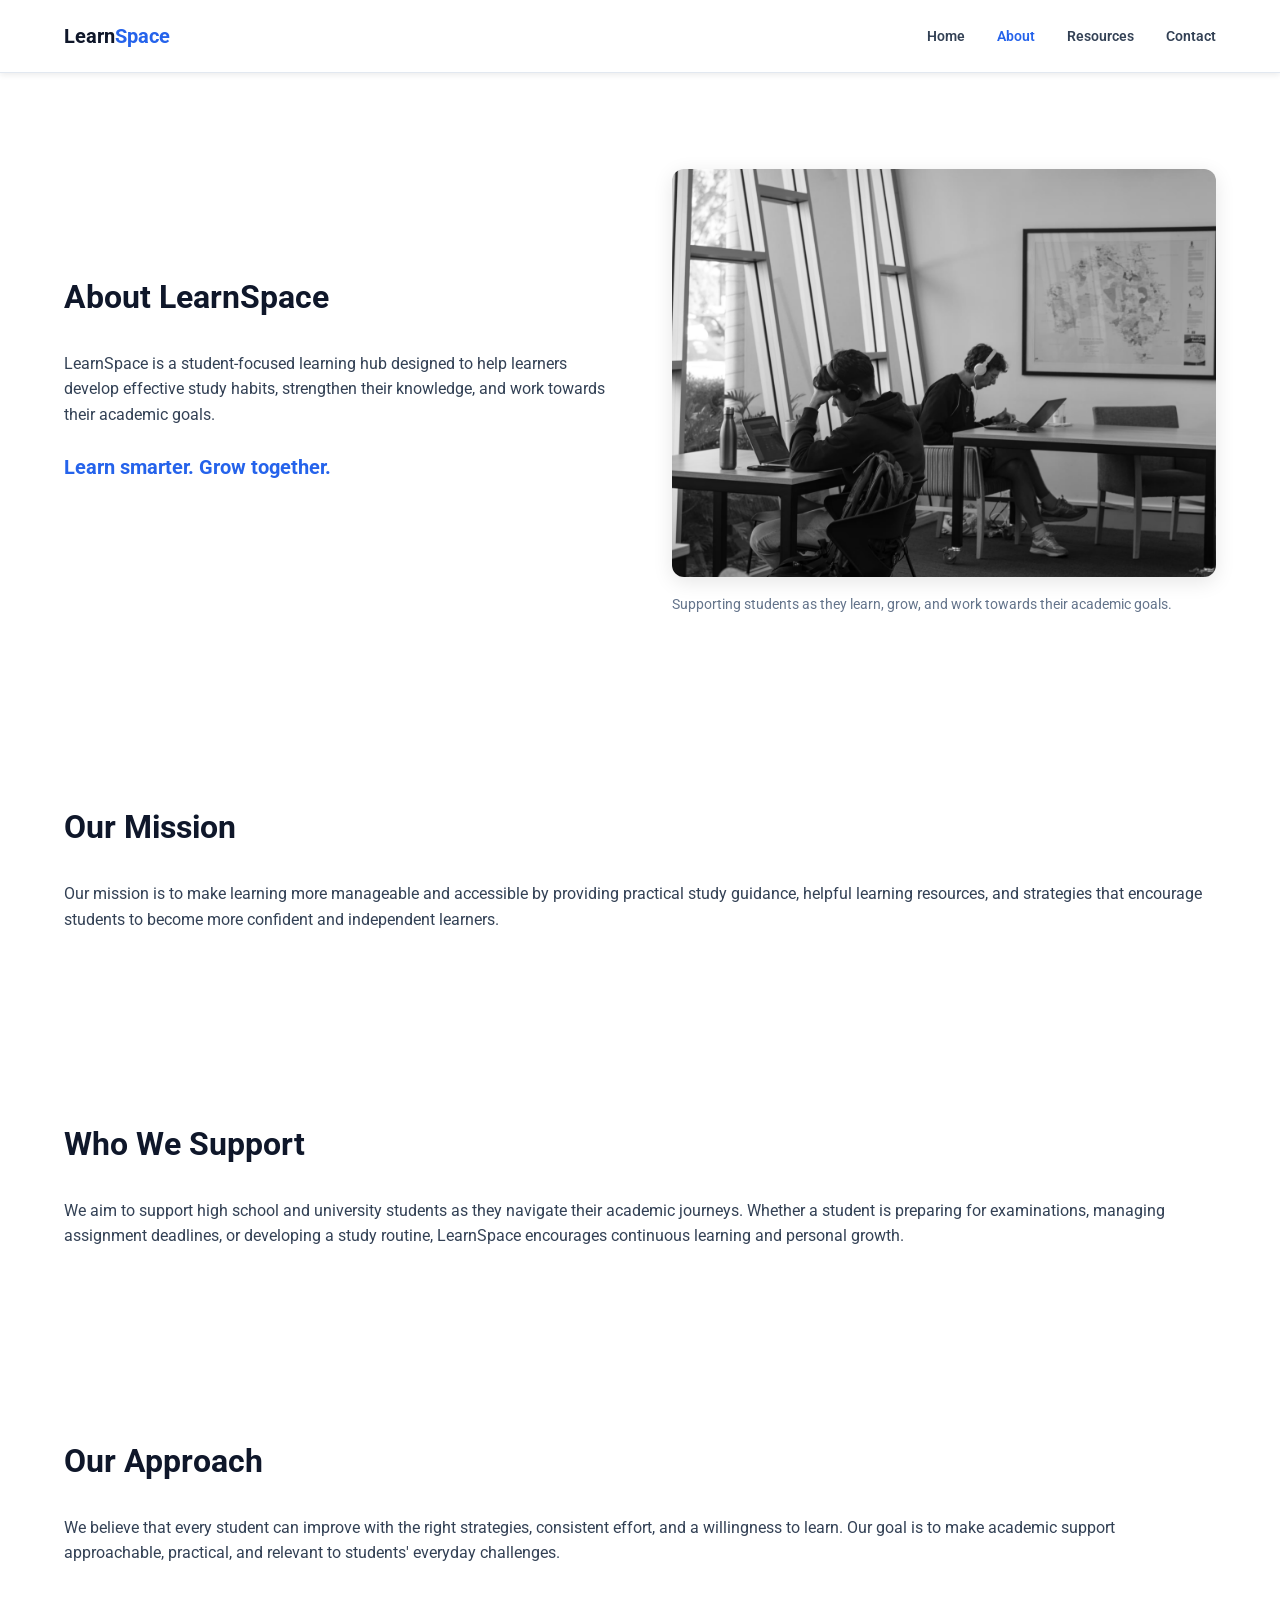
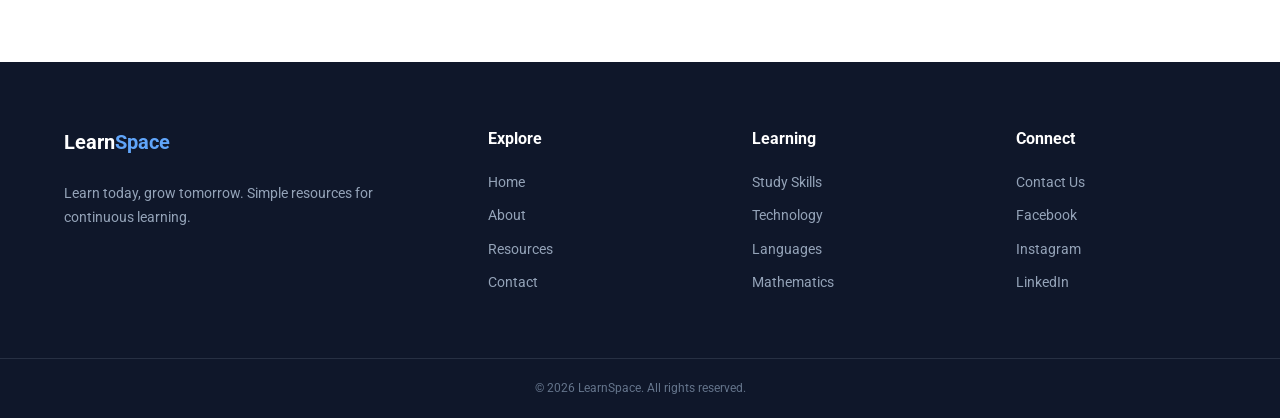
==== commit 42060ec9: "minimal changes" ====
--- a/about.html
+++ b/about.html
@@ -77,7 +77,7 @@
 
         <figure class="about-intro-figure">
                 <img
-                    src="./images/students-studying.jpg"
+                    src="./images/students-studying-2.avif"
                     alt="Students studying together in a library"
                     loading="lazy"
                 >
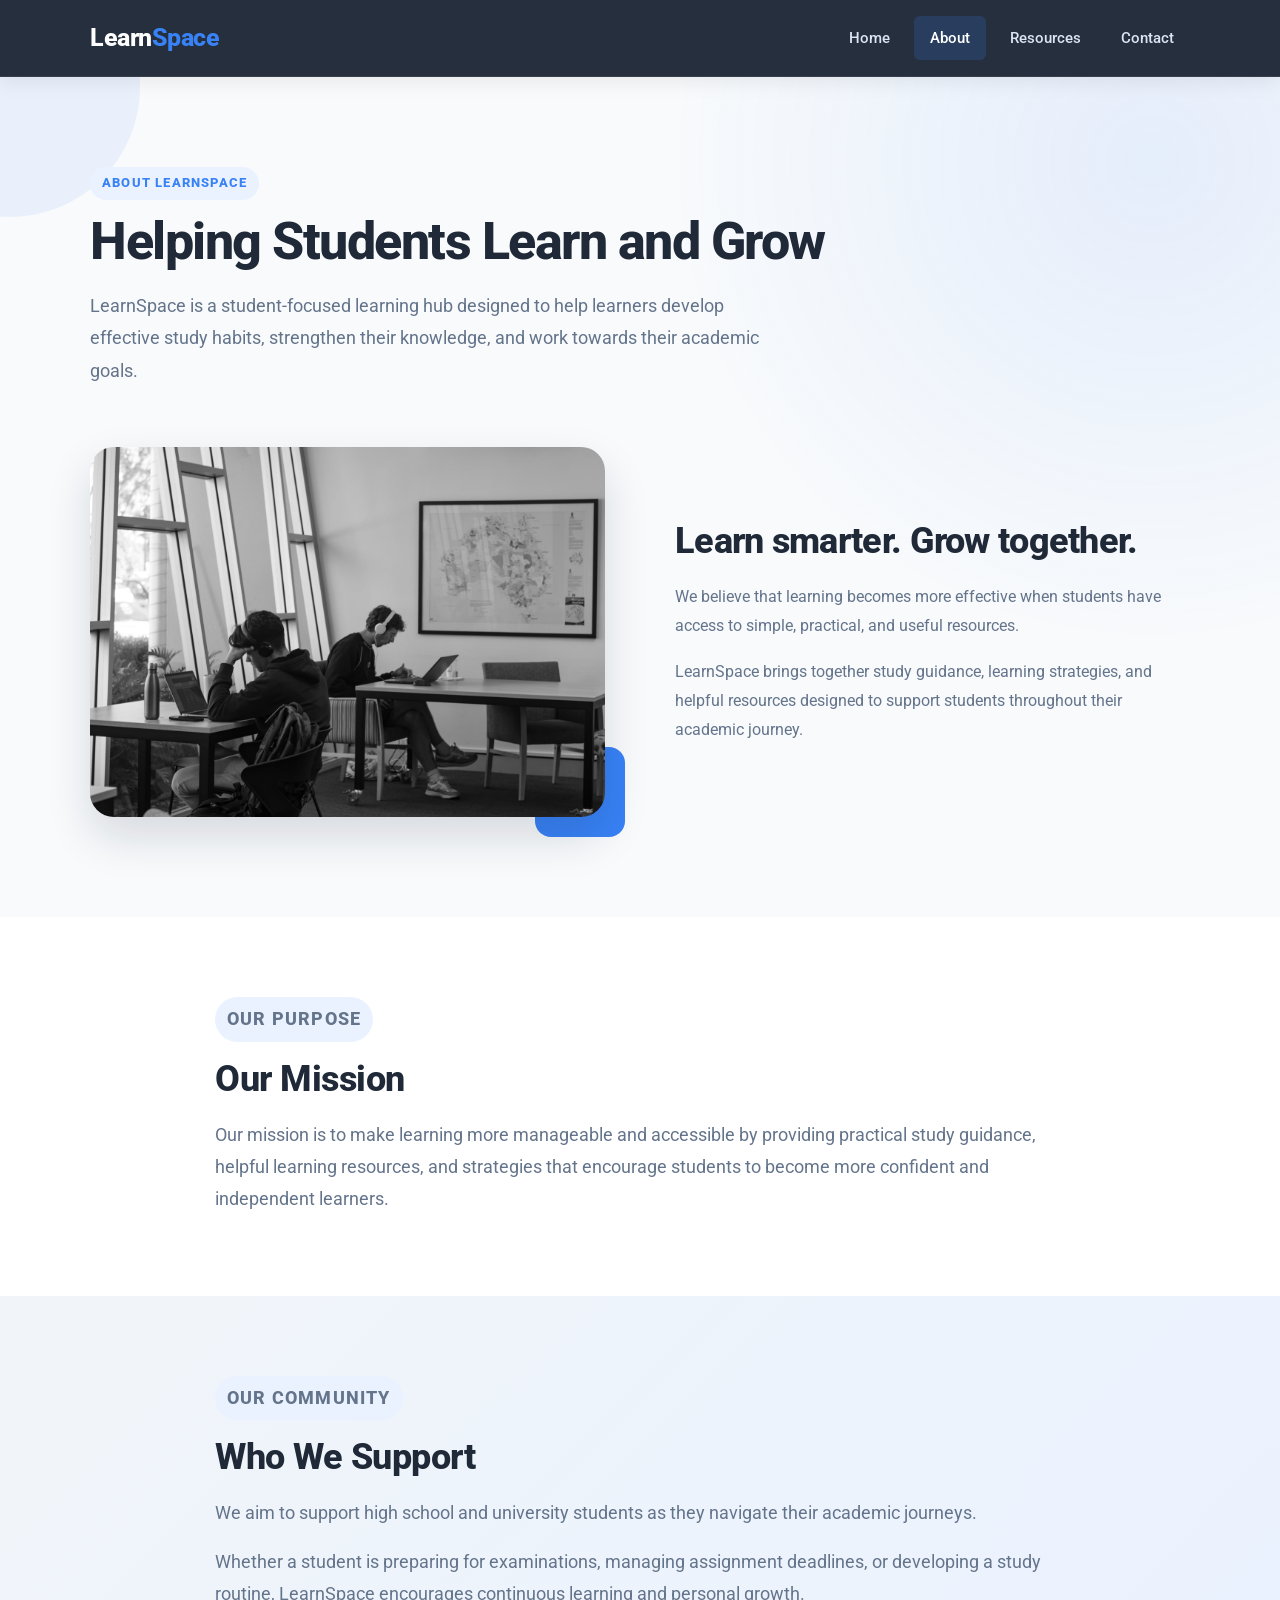
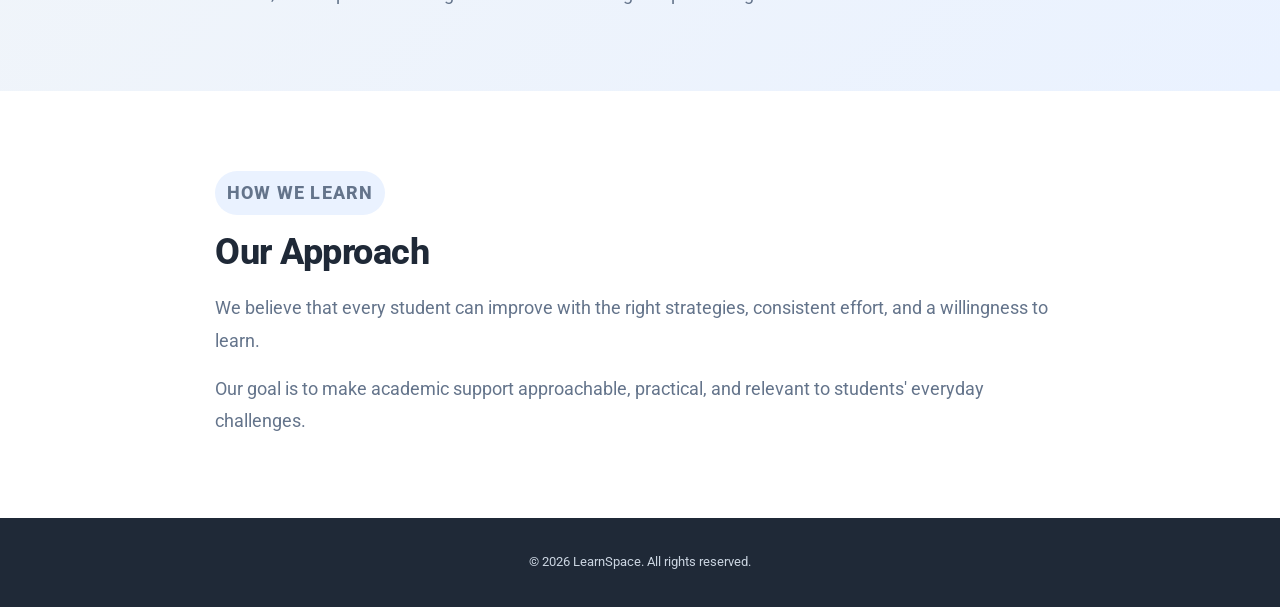
==== commit b0f2b6d1: "update ui" ====
--- a/about.html
+++ b/about.html
@@ -3,237 +3,296 @@
 
 <head>
     <meta charset="UTF-8">
-    <meta name="viewport" content="width=device-width, initial-scale=1.0">
-
-    <title>Learn Space | About</title>
+
+    <meta
+        name="viewport"
+        content="width=device-width, initial-scale=1.0"
+    >
+
+    <title>LearnSpace | About</title>
+
+    <meta
+        name="description"
+        content="Learn more about LearnSpace and our approach to helping students learn and grow."
+    >
 
     <link rel="stylesheet" href="./css/style.css">
 </head>
 
+
 <body>
 
-    <!-- HEADER -->
+    <!-- =========================
+         HEADER
+    ========================== -->
+
     <header class="site-header">
 
-        <div class="container header-container">
-
-            <a href="index.html" class="logo">
-                Learn<span>Space</span>
-            </a>
-
-            <!-- CSS-only burger menu toggle -->
-        <input
-        type="checkbox"
-        id="menu-toggle"
-        class="menu-toggle"
-    >
-
-    <label
-        for="menu-toggle"
-        class="menu-button"
-        aria-label="Toggle navigation menu"
-    >
-        <span></span>
-        <span></span>
-        <span></span>
-    </label>
-
-            <nav class="main-nav">
-                <ul>
-                    <li><a href="index.html">Home</a></li>
-                    <li><a href="about.html" class="active">About</a></li>
-                    <li><a href="resources.html">Resources</a></li>
-                    <li><a href="contact.html">Contact</a></li>
-                </ul>
-            </nav>
-
-        </div>
-
-    </header>
-
-
-   
-<main>
-
-    <!-- ABOUT LEARNSPACE -->
-    <section class="section about-intro">
-
-        <div class="container about-intro-layout">
-            <div class="about-intro-content">
-            <h1 class="section-title">
-                About LearnSpace
-            </h1>
-
-            <p>
-                LearnSpace is a student-focused learning hub
-                designed to help learners develop effective
-                study habits, strengthen their knowledge, and
-                work towards their academic goals.
-            </p>
-            <p class="about-tagline">
-                    Learn smarter. Grow together.
-                </p>
-        </div>
-
-        <figure class="about-intro-figure">
-                <img
-                    src="./images/students-studying-2.avif"
-                    alt="Students studying together in a library"
-                    loading="lazy"
-                >
-                <figcaption>
-                    Supporting students as they learn, grow,
-                    and work towards their academic goals.
-                </figcaption>
-            </figure>
-
-        </div>
-
-    </section>
-
-
-    <!-- OUR MISSION -->
-    <section class="section">
-
         <div class="container">
 
-            <h2 class="section-title">
-                Our Mission
-            </h2>
-
-            <p>
-                Our mission is to make learning more manageable
-                and accessible by providing practical study
-                guidance, helpful learning resources, and
-                strategies that encourage students to become
-                more confident and independent learners.
-            </p>
-
-        </div>
-
-    </section>
-
-
-    <!-- WHO WE SUPPORT -->
-    <section class="section">
-
-        <div class="container">
-
-            <h2 class="section-title">
-                Who We Support
-            </h2>
-
-            <p>
-                We aim to support high school and university
-                students as they navigate their academic journeys.
-                Whether a student is preparing for examinations,
-                managing assignment deadlines, or developing
-                a study routine, LearnSpace encourages continuous
-                learning and personal growth.
-            </p>
-
-        </div>
-
-    </section>
-
-
-    <!-- OUR APPROACH -->
-    <section class="section">
-
-        <div class="container">
-
-            <h2 class="section-title">
-                Our Approach
-            </h2>
-
-            <p>
-                We believe that every student can improve with
-                the right strategies, consistent effort, and a
-                willingness to learn. Our goal is to make
-                academic support approachable, practical, and
-                relevant to students' everyday challenges.
-            </p>
-
-        </div>
-
-    </section>
-
-</main>
-
-
-    <!-- =========================================
-         FOOTER
-    ========================================== -->
-    <footer class="site-footer">
-
-        <div class="container footer-grid">
-
-            <div class="footer-brand">
+            <div class="header">
 
                 <a href="index.html" class="logo">
                     Learn<span>Space</span>
                 </a>
 
-                <p>
-                    Learn today, grow tomorrow.
-                    Simple resources for continuous learning.
-                </p>
-
-            </div>
-
-
-            <div class="footer-column">
-
-                <h3>Explore</h3>
-
-                <a href="index.html">Home</a>
-                <a href="about.html">About</a>
-                <a href="resources.html">Resources</a>
-                <a href="contact.html">Contact</a>
-
-            </div>
-
-
-            <div class="footer-column">
-
-                <h3>Learning</h3>
-
-                <a href="resources.html">Study Skills</a>
-                <a href="resources.html">Technology</a>
-                <a href="resources.html">Languages</a>
-                <a href="resources.html">Mathematics</a>
-
-            </div>
-
-
-            <div class="footer-column">
-
-                <h3>Connect</h3>
-
-                <a href="contact.html">Contact Us</a>
-                <a href="#">Facebook</a>
-                <a href="#">Instagram</a>
-                <a href="#">LinkedIn</a>
+
+                <!-- MOBILE MENU -->
+
+                <input
+                    type="checkbox"
+                    id="menu-toggle"
+                    class="menu-toggle"
+                >
+
+                <label
+                    for="menu-toggle"
+                    class="menu-button"
+                    aria-label="Toggle navigation menu"
+                >
+                    <span></span>
+                    <span></span>
+                    <span></span>
+                </label>
+
+
+                <!-- NAVIGATION -->
+
+                <nav
+                    class="main-nav"
+                    aria-label="Main navigation"
+                >
+
+                    <a href="index.html">
+                        Home
+                    </a>
+
+                    <a
+                        href="about.html"
+                        class="active"
+                        aria-current="page"
+                    >
+                        About
+                    </a>
+
+                    <a href="resources.html">
+                        Resources
+                    </a>
+
+                    <a href="contact.html">
+                        Contact
+                    </a>
+
+                </nav>
 
             </div>
 
         </div>
 
-
-        <div class="footer-bottom">
+    </header>
+
+
+
+    <!-- =========================
+         MAIN
+    ========================== -->
+
+    <main>
+
+
+        <!-- ABOUT INTRO -->
+
+        <section class="information-section">
 
             <div class="container">
 
-                <p>
-                    © 2026 LearnSpace. All rights reserved.
-                </p>
-
-            </div>
+                <div class="section-heading">
+
+                    <p class="section-label">
+                        ABOUT LEARNSPACE
+                    </p>
+
+                    <h1>
+                        Helping Students
+                        Learn and Grow
+                    </h1>
+
+                    <p>
+                        LearnSpace is a student-focused learning hub
+                        designed to help learners develop effective
+                        study habits, strengthen their knowledge,
+                        and work towards their academic goals.
+                    </p>
+
+                </div>
+
+
+                <div class="about-content">
+
+                    <div class="about-image">
+
+                        <img
+                            src="./images/students-studying-2.avif"
+                            alt="Students studying together in a library"
+                            loading="lazy"
+                        >
+
+                    </div>
+
+
+                    <div class="about-text">
+
+                        <h2>
+                            Learn smarter. Grow together.
+                        </h2>
+
+                        <p>
+                            We believe that learning becomes more
+                            effective when students have access to
+                            simple, practical, and useful resources.
+                        </p>
+
+                        <p>
+                            LearnSpace brings together study guidance,
+                            learning strategies, and helpful resources
+                            designed to support students throughout
+                            their academic journey.
+                        </p>
+
+                    </div>
+
+                </div>
+
+            </div>
+
+        </section>
+
+
+
+        <!-- OUR MISSION -->
+
+        <section class="content-section">
+
+            <div class="container content-container">
+
+                <div class="content-block">
+
+                    <p class="section-label">
+                        OUR PURPOSE
+                    </p>
+
+                    <h2>
+                        Our Mission
+                    </h2>
+
+                    <p>
+                        Our mission is to make learning more manageable
+                        and accessible by providing practical study
+                        guidance, helpful learning resources, and
+                        strategies that encourage students to become
+                        more confident and independent learners.
+                    </p>
+
+                </div>
+
+            </div>
+
+        </section>
+
+
+
+        <!-- WHO WE SUPPORT -->
+
+        <section class="content-section content-section-light">
+
+            <div class="container content-container">
+
+                <div class="content-block">
+
+                    <p class="section-label">
+                        OUR COMMUNITY
+                    </p>
+
+                    <h2>
+                        Who We Support
+                    </h2>
+
+                    <p>
+                        We aim to support high school and university
+                        students as they navigate their academic
+                        journeys.
+                    </p>
+
+                    <p>
+                        Whether a student is preparing for examinations,
+                        managing assignment deadlines, or developing
+                        a study routine, LearnSpace encourages continuous
+                        learning and personal growth.
+                    </p>
+
+                </div>
+
+            </div>
+
+        </section>
+
+
+
+        <!-- OUR APPROACH -->
+
+        <section class="content-section">
+
+            <div class="container content-container">
+
+                <div class="content-block">
+
+                    <p class="section-label">
+                        HOW WE LEARN
+                    </p>
+
+                    <h2>
+                        Our Approach
+                    </h2>
+
+                    <p>
+                        We believe that every student can improve with
+                        the right strategies, consistent effort, and a
+                        willingness to learn.
+                    </p>
+
+                    <p>
+                        Our goal is to make academic support approachable,
+                        practical, and relevant to students' everyday
+                        challenges.
+                    </p>
+
+                </div>
+
+            </div>
+
+        </section>
+
+    </main>
+
+
+
+    <!-- =========================
+         FOOTER
+    ========================== -->
+
+    <footer class="site-footer">
+
+        <div class="container">
+
+            <p>
+                © 2026 LearnSpace. All rights reserved.
+            </p>
 
         </div>
 
     </footer>
 
+
 </body>
 
 </html>
--- a/css/style.css
+++ b/css/style.css
@@ -1,79 +1,81 @@
 /* =========================================
-   ROOT VARIABLES
-========================================= */
-
-:root {
-    /* Colors */
-    --color-primary: #2563eb;
-    --color-primary-dark: #1d4ed8;
-    --color-secondary: #0f172a;
-
-    --color-text: #334155;
-    --color-text-light: #64748b;
-
-    --color-background: #ffffff;
-    --color-background-light: #f8fafc;
-
-    --color-border: #e2e8f0;
-
-    /* Typography */
-    --font-family: "Roboto", Arial, Helvetica, sans-serif;
-
-    --font-size-xs: 0.75rem;
-    --font-size-sm: 0.875rem;
-    --font-size-md: 1rem;
-    --font-size-lg: 1.25rem;
-    --font-size-xl: 2rem;
-    --font-size-xxl: 3rem;
-
-    /* Spacing */
-    --space-xs: 0.5rem;
-    --space-sm: 1rem;
-    --space-md: 1.5rem;
-    --space-lg: 2rem;
-    --space-xl: 4rem;
-    --space-xxl: 6rem;
-
-    /* Layout */
-    --container-width: 1200px;
-
-    /* Borders */
-    --border-radius-sm: 4px;
-    --border-radius-md: 8px;
-    --border-radius-lg: 12px;
-
-    /* Shadows */
-    --shadow-sm: 0 2px 6px rgba(0, 0, 0, 0.08);
-    --shadow-md: 0 5px 20px rgba(0, 0, 0, 0.1);
-}
-
-
-/* =========================================
-   FONT
+   ROBOTO FONT
 ========================================= */
 
 @font-face {
     font-family: "Roboto";
-
     src: url("../fonts/Roboto/Roboto-VariableFont_wdth,wght.ttf")
         format("truetype");
-
     font-weight: 100 900;
     font-style: normal;
-
     font-display: swap;
 }
 
 
 /* =========================================
+   ROOT VARIABLES
+========================================= */
+
+:root {
+
+    --color-primary: #3882f6;
+    --color-primary-dark: #2563eb;
+    --color-primary-light: #eaf2ff;
+
+    --color-dark: #1f2937;
+    --color-dark-soft: #374151;
+
+    --color-white: #ffffff;
+    --color-background: #f8fafc;
+    --color-light: #f1f5f9;
+
+    --color-border: #e2e8f0;
+
+    --color-text: #1f2937;
+    --color-muted: #64748b;
+
+    --font-family: "Roboto", Arial, sans-serif;
+
+    --font-xs: 13px;
+    --font-sm: 16px;
+    --font-md: 18px;
+    --font-lg: 24px;
+    --font-xl: 36px;
+    --font-hero: 52px;
+
+    --space-xs: 8px;
+    --space-sm: 16px;
+    --space-md: 24px;
+    --space-lg: 32px;
+    --space-xl: 48px;
+    --space-xxl: 80px;
+
+    --radius-sm: 6px;
+    --radius-md: 10px;
+    --radius-lg: 16px;
+    --radius-xl: 24px;
+
+    --shadow-sm:
+        0 4px 12px rgba(15, 23, 42, 0.06);
+
+    --shadow-md:
+        0 12px 30px rgba(15, 23, 42, 0.10);
+
+    --shadow-lg:
+        0 20px 45px rgba(15, 23, 42, 0.14);
+
+    --container-width: 1100px;
+}
+
+
+/* =========================================
    RESET
 ========================================= */
 
 * {
+    box-sizing: border-box;
     margin: 0;
     padding: 0;
-
-    box-sizing: border-box;
 }
 
 html {
@@ -82,35 +84,21 @@
 
 body {
     font-family: var(--font-family);
-
-    font-size: var(--font-size-md);
-
+    font-size: var(--font-sm);
     line-height: 1.6;
-
     color: var(--color-text);
-
     background: var(--color-background);
-
-    overflow-x: hidden;
-}
-
-
-/* =========================================
-   GLOBAL ELEMENTS
-========================================= */
+}
+
+img {
+    display: block;
+    width: 100%;
+    max-width: 100%;
+}
 
 a {
     color: inherit;
-
     text-decoration: none;
-}
-
-img {
-    display: block;
-
-    max-width: 100%;
-
-    height: auto;
 }
 
 button,
@@ -125,32 +113,12 @@
 ========================================= */
 
 .container {
-    width: min(90%, var(--container-width));
-
-    margin: 0 auto;
-}
-
-
-/* =========================================
-   SECTIONS
-========================================= */
-
-.section {
-    padding: var(--space-xxl) 0;
-}
-
-.section-title {
-    margin-bottom: var(--space-lg);
-
-    font-size: var(--font-size-xl);
-
-    line-height: 1.3;
-
-    color: var(--color-secondary);
-}
-
-.text-center {
-    text-align: center;
+    width: min(
+        calc(100% - 40px),
+        var(--container-width)
+    );
+
+    margin-inline: auto;
 }
 
 
@@ -160,26 +128,25 @@
 
 .site-header {
     position: sticky;
-
     top: 0;
-
-    z-index: 1000;
-
-    background: var(--color-background);
-
-    border-bottom: 1px solid var(--color-border);
-
-    box-shadow: var(--shadow-sm);
-}
-
-.header-container {
-    min-height: 72px;
+    z-index: 100;
+
+    background: rgba(31, 41, 55, 0.97);
+
+    border-bottom: 1px solid rgba(255, 255, 255, 0.08);
+
+    box-shadow:
+        0 4px 20px rgba(0, 0, 0, 0.08);
+}
+
+.header {
+    min-height: 76px;
 
     display: flex;
-
     align-items: center;
-
     justify-content: space-between;
+
+    gap: 30px;
 }
 
 
@@ -188,13 +155,17 @@
 ========================================= */
 
 .logo {
-    flex-shrink: 0;
-
-    font-size: var(--font-size-lg);
-
-    font-weight: 700;
-
-    color: var(--color-secondary);
+    display: inline-flex;
+    align-items: center;
+
+    font-size: 25px;
+    font-weight: 800;
+
+    letter-spacing: -0.5px;
+
+    color: var(--color-white);
+
+    white-space: nowrap;
 }
 
 .logo span {
@@ -206,36 +177,57 @@
    NAVIGATION
 ========================================= */
 
-.main-nav ul {
+.main-nav {
     display: flex;
-
     align-items: center;
 
-    gap: var(--space-lg);
-
-    list-style: none;
+    gap: 8px;
 }
 
 .main-nav a {
-    display: block;
-
-    padding: 0.5rem 0;
-
-    font-size: var(--font-size-sm);
-
-    font-weight: 600;
-
-    color: var(--color-text);
+    position: relative;
+
+    padding: 10px 16px;
+
+    color: #dbe4f0;
+
+    font-size: 15px;
+    font-weight: 500;
+
+    border-radius: var(--radius-sm);
 
     transition:
         color 0.2s ease,
-        background-color 0.2s ease;
-}
-
-.main-nav a:hover,
+        background 0.2s ease;
+}
+
+.main-nav a:hover {
+    color: var(--color-white);
+
+    background: rgba(255, 255, 255, 0.08);
+}
+
 .main-nav a.active {
-    color: var(--color-primary);
-}
+    color: var(--color-white);
+
+    background: rgba(56, 130, 246, 0.18);
+}
+
+/* .main-nav a.active::after {
+    content: "";
+
+    position: absolute;
+
+    left: 16px;
+    right: 16px;
+    bottom: 3px;
+
+    height: 2px;
+
+    background: var(--color-primary);
+
+    border-radius: 10px;
+} */
 
 
 /* =========================================
@@ -248,1730 +240,910 @@
 
 .menu-button {
     display: none;
-}
-
-
-/* =========================================
-   BUTTONS
-========================================= */
-
-.btn {
-    display: inline-block;
-
-    padding: 0.75rem 1.5rem;
-
-    border: none;
-
-    border-radius: var(--border-radius-md);
-
-    font-weight: 600;
+
+    width: 34px;
 
     cursor: pointer;
-
-    transition:
-        background-color 0.2s ease,
-        transform 0.2s ease;
-}
-
-.btn-primary {
-    color: #ffffff;
-
-    background: var(--color-primary);
-}
-
-.btn-primary:hover {
-    background: var(--color-primary-dark);
-
-    transform: translateY(-2px);
-}
-
-
-/* =========================================
-   ORIGINAL HERO
-========================================= */
-
-.hero {
-    min-height: 500px;
-
-    display: flex;
-
-    align-items: center;
-
-    padding: var(--space-xl) 0;
-
-    background: var(--color-background-light);
-}
-
-.hero-content {
+}
+
+.menu-button span {
+    display: block;
+
     width: 100%;
-
-    max-width: 700px;
-}
-
-.hero h1 {
-    margin-bottom: var(--space-md);
-
-    font-size: var(--font-size-xxl);
-
-    line-height: 1.2;
-
-    color: var(--color-secondary);
-}
-
-.hero p {
-    margin-bottom: var(--space-lg);
-
-    font-size: var(--font-size-lg);
-
-    color: var(--color-text-light);
-}
-
-
-/* =========================================
-   CARD GRID
-========================================= */
-
-.card-grid {
-    display: flex;
-
-    justify-content: space-between;
-
-    gap: var(--space-lg);
-
-    flex-wrap: wrap;
-}
-
-.card {
-    width: 100%;
-
-    padding: var(--space-lg);
-
-    background: var(--color-background);
-
-    border: 1px solid var(--color-border);
-
-    border-radius: var(--border-radius-lg);
-
-    box-shadow: var(--shadow-sm);
-}
-
-.card h3 {
-    margin-bottom: var(--space-sm);
-
-    color: var(--color-secondary);
-}
-
-.card p {
-    color: var(--color-text-light);
-}
-
-
-/* =========================================
-   FOOTER
-========================================= */
-
-.site-footer {
-    padding: var(--space-lg) 0;
-
-    color: #ffffff;
-
-    background: var(--color-secondary);
-
-    text-align: center;
-}
-
-.site-footer p {
-    font-size: var(--font-size-sm);
-}
-
-
-/* =========================================
-   DESKTOP
-   1200px+
-========================================= */
-
-@media (min-width: 1200px) {
-
-    .container {
-        width: min(90%, var(--container-width));
-    }
-
-    .header-container {
-        min-height: 72px;
-    }
-
-    .hero {
-        min-height: 500px;
-    }
-
-    .hero h1 {
-        font-size: var(--font-size-xxl);
-    }
-
-    .card-grid .card {
-        width: calc(
-            (100% - (2 * var(--space-lg))) / 3
-        );
-    }
-
-}
-
-
-/* =========================================
-   TABLET
-   768px - 1199px
-========================================= */
-
-@media (min-width: 768px) and (max-width: 1199px) {
-
-    .container {
-        width: 90%;
-    }
-
-    .header-container {
-        min-height: 72px;
-    }
-
-    .main-nav ul {
-        gap: var(--space-md);
-    }
-
-    .main-nav a {
-        font-size: var(--font-size-sm);
-    }
-
-    .hero {
-        min-height: 450px;
-    }
-
-    .hero h1 {
-        font-size: 2.5rem;
-    }
-
-    .hero p {
-        font-size: var(--font-size-md);
-    }
-
-    .card-grid .card {
-        width: calc(
-            (100% - var(--space-lg)) / 2
-        );
-    }
-
-}
-
-
-/* =========================================
-   MOBILE
-   Below 768px
-========================================= */
-
-@media (max-width: 767px) {
-
-    body {
-        overflow-x: hidden;
-    }
-
-    .container {
-        width: 90%;
-
-        max-width: 100%;
-    }
-
-
-    /* HEADER */
-
-    .site-header {
-        position: sticky;
-
-        top: 0;
-    }
-
-    .header-container {
-        position: relative;
-
-        min-height: 64px;
-
-        display: flex;
-
-        flex-direction: row;
-
-        align-items: center;
-
-        justify-content: space-between;
-
-        padding: var(--space-sm) 0;
-    }
-
-
-    /* LOGO */
-
-    .logo {
-        font-size: var(--font-size-lg);
-    }
-
-
-    /* BURGER */
-
-    .menu-button {
-        width: 40px;
-
-        height: 40px;
-
-        display: flex;
-
-        flex-direction: column;
-
-        justify-content: center;
-
-        align-items: center;
-
-        gap: 5px;
-
-        cursor: pointer;
-
-        border-radius: var(--border-radius-md);
-
-        transition: background-color 0.2s ease;
-    }
-
-    .menu-button:hover {
-        background: var(--color-background-light);
-    }
-
-    .menu-button span {
-        display: block;
-
-        width: 24px;
-
-        height: 2px;
-
-        background: var(--color-secondary);
-
-        border-radius: 2px;
-
-        transition:
-            transform 0.3s ease,
-            opacity 0.3s ease;
-    }
-
-    .menu-toggle {
-        display: block;
-
-        position: absolute;
-
-        width: 1px;
-
-        height: 1px;
-
-        padding: 0;
-
-        margin: -1px;
-
-        overflow: hidden;
-
-        clip: rect(0, 0, 0, 0);
-
-        white-space: nowrap;
-
-        border: 0;
-    }
-
-    .menu-toggle:focus-visible + .menu-button {
-        outline: 2px solid var(--color-primary);
-
-        outline-offset: 3px;
-    }
-
-
-    /* MOBILE NAV */
-
-    .main-nav {
-        position: absolute;
-
-        top: 100%;
-
-        left: 0;
-
-        width: 100%;
-
-        max-height: 0;
-
-        overflow: hidden;
-
-        background: var(--color-background);
-
-        border-top: 1px solid transparent;
-
-        transition:
-            max-height 0.3s ease,
-            border-color 0.3s ease;
-    }
-
-    .main-nav ul {
-        display: flex;
-
-        flex-direction: column;
-
-        gap: 0;
-
-        width: 100%;
-
-        list-style: none;
-
-        padding: 0;
-    }
-
-    .main-nav li {
-        width: 100%;
-    }
-
-    .main-nav a {
-        display: block;
-
-        width: 100%;
-
-        padding: 1rem;
-
-        font-size: var(--font-size-md);
-
-        border-bottom: 1px solid var(--color-border);
-    }
-
-    .main-nav a:hover,
-    .main-nav a.active {
-        background: var(--color-background-light);
-
-        color: var(--color-primary);
-    }
-
-
-    /* OPEN MENU */
-
-    .menu-toggle:checked ~ .main-nav {
-        max-height: 400px;
-
-        border-top-color: var(--color-border);
-
-        box-shadow: var(--shadow-md);
-    }
-
-
-    /* BURGER X */
-
-    .menu-toggle:checked + .menu-button span:nth-child(1) {
-        transform: translateY(7px) rotate(45deg);
-    }
-
-    .menu-toggle:checked + .menu-button span:nth-child(2) {
-        opacity: 0;
-    }
-
-    .menu-toggle:checked + .menu-button span:nth-child(3) {
-        transform: translateY(-7px) rotate(-45deg);
-    }
-
-
-    /* ORIGINAL HERO */
-
-    .hero {
-        min-height: 400px;
-
-        padding: var(--space-xl) 0;
-    }
-
-    .hero-content {
-        width: 100%;
-
-        max-width: 100%;
-
-        text-align: center;
-    }
-
-    .hero h1 {
-        margin-bottom: var(--space-md);
-
-        font-size: 2rem;
-
-        line-height: 1.2;
-
-        overflow-wrap: break-word;
-    }
-
-    .hero p {
-        margin-bottom: var(--space-lg);
-
-        font-size: var(--font-size-md);
-    }
-
-    .hero #explore-container {
-        display: flex;
-
-        justify-content: center;
-
-        align-items: center;
-    }
-
-    .hero #explore-container .btn {
-        width: 50%;
-    }
-
-
-    /* SECTIONS */
-
-    .section {
-        padding: var(--space-xl) 0;
-    }
-
-    .section-title {
-        margin-bottom: var(--space-md);
-
-        font-size: 1.75rem;
-
-        line-height: 1.3;
-
-        overflow-wrap: break-word;
-    }
-
-
-    /* CARDS */
-
-    .card {
-        width: 100%;
-
-        padding: var(--space-md);
-    }
-
-    .card h3 {
-        font-size: var(--font-size-lg);
-    }
-
-
-    /* BUTTONS */
-
-    .btn {
-        display: block;
-
-        width: 100%;
-
-        text-align: center;
-    }
-
-
-    /* FOOTER */
-
-    .site-footer {
-        padding: var(--space-md) 0;
-    }
-
-    .site-footer p {
-        font-size: var(--font-size-sm);
-    }
-
-}
-
-
-/* =========================================
-   SMALL MOBILE
-   375px and below
-========================================= */
-
-@media (max-width: 375px) {
-
-    .container {
-        width: 92%;
-    }
-
-    .hero {
-        min-height: 380px;
-
-        padding: var(--space-lg) 0;
-    }
-
-    .hero h1 {
-        font-size: 1.8rem;
-    }
-
-    .hero p {
-        font-size: var(--font-size-sm);
-    }
-
-    .section {
-        padding: var(--space-lg) 0;
-    }
-
-    .section-title {
-        font-size: 1.5rem;
-    }
-
-    .card {
-        padding: var(--space-sm);
-    }
-
-}
-
-
-/* =========================================
-   ABOUT PAGE
-========================================= */
-
-.about-intro-layout {
-    display: flex;
-
-    align-items: center;
-
-    justify-content: space-between;
-
-    gap: var(--space-xl);
-}
-
-.about-intro-content {
-    flex: 1 1 50%;
-
-    min-width: 0;
-}
-
-.about-intro-content p {
-    margin-bottom: var(--space-md);
-}
-
-.about-tagline {
-    color: var(--color-primary);
-
-    font-weight: 700;
-
-    font-size: var(--font-size-lg);
-}
-
-.about-intro-figure {
-    flex: 1 1 50%;
-
-    min-width: 0;
-}
-
-.about-intro-figure img {
-    width: 100%;
-
-    aspect-ratio: 4 / 3;
-
-    object-fit: cover;
-
-    border-radius: var(--border-radius-lg);
-
-    box-shadow: var(--shadow-md);
-}
-
-.about-intro-figure figcaption {
-    margin-top: var(--space-sm);
-
-    color: var(--color-text-light);
-
-    font-size: var(--font-size-sm);
-}
-
-
-@media (max-width: 767px) {
-
-    .about-intro-layout {
-        flex-direction: column;
-
-        align-items: stretch;
-
-        gap: var(--space-lg);
-    }
-
-    .about-intro-content,
-    .about-intro-figure {
-        width: 100%;
-    }
-
-}
-
-
-/* =====================================================
-   LEARNSPACE HOMEPAGE
-   Homepage-specific styles
-===================================================== */
-
-
-/* =========================================
-   HOME HERO
-========================================= */
-
-.home-hero {
-    position: relative;
-
-    padding: 6.5rem 0;
+    height: 3px;
+
+    margin: 5px 0;
+
+    background: var(--color-white);
+
+    border-radius: 5px;
+}
+
+
+/* =========================================
+   PAGE INTRO
+========================================= */
+
+.information-section {
+    position: relative;
+
+    padding: 90px 0 100px;
+
+    overflow: hidden;
 
     background:
         radial-gradient(
-            circle at 85% 20%,
-            rgba(37, 99, 235, 0.12),
-            transparent 32%
+            circle at 90% 10%,
+            rgba(56, 130, 246, 0.10),
+            transparent 35%
         ),
-        linear-gradient(
-            135deg,
-            #f8fafc 0%,
-            #eff6ff 55%,
-            #ffffff 100%
-        );
-}
-
-.home-hero-container {
+        var(--color-background);
+}
+
+
+/*
+   Decorative background shape
+*/
+
+.information-section::before {
+    content: "";
+
+    position: absolute;
+
+    width: 260px;
+    height: 260px;
+
+    top: -120px;
+    left: -120px;
+
+    background: rgba(56, 130, 246, 0.08);
+
+    border-radius: 50%;
+}
+
+
+/* =========================================
+   SECTION HEADING
+========================================= */
+
+.section-heading {
+    position: relative;
+
+    max-width: 780px;
+
+    margin-bottom: 60px;
+}
+
+.section-label {
+    display: inline-block;
+
+    margin-bottom: 14px;
+
+    padding: 6px 12px;
+
+    color: var(--color-primary);
+
+    background: var(--color-primary-light);
+
+    border-radius: 50px;
+
+    font-size: var(--font-xs);
+    font-weight: 800;
+
+    letter-spacing: 1.2px;
+
+    text-transform: uppercase;
+}
+
+.section-heading h1 {
+    margin-bottom: 20px;
+
+    color: var(--color-dark);
+
+    font-size: var(--font-hero);
+    font-weight: 800;
+
+    line-height: 1.08;
+
+    letter-spacing: -1.5px;
+}
+
+.section-heading > p:last-child {
+    max-width: 700px;
+
+    color: var(--color-muted);
+
+    font-size: var(--font-md);
+
+    line-height: 1.8;
+}
+
+
+/* =========================================
+   ABOUT
+========================================= */
+
+.about-content {
+    position: relative;
+
     display: flex;
-
     align-items: center;
-    justify-content: space-between;
-
-    gap: 4.5rem;
-}
-
-.home-hero-content {
-    flex: 1 1 52%;
-
-    min-width: 0;
-}
-
-.home-eyebrow {
-    margin-bottom: var(--space-sm);
-
-    color: var(--color-primary);
-
-    font-size: var(--font-size-sm);
-    font-weight: 700;
-
-    letter-spacing: 0.14em;
-}
-
-.home-hero h1 {
-    margin-bottom: var(--space-md);
-
-    font-size: clamp(
-        2.75rem,
-        5vw,
-        4.75rem
-    );
-
-    line-height: 1.05;
-
-    letter-spacing: -0.04em;
-
-    color: var(--color-secondary);
-}
-
-.home-hero h1 span {
-    display: block;
-
-    color: var(--color-primary);
-}
-
-.home-hero-text {
-    max-width: 650px;
-
-    margin-bottom: var(--space-lg);
-
-    color: var(--color-text-light);
-
-    font-size: var(--font-size-lg);
-}
-
-.home-hero-actions {
-    display: flex;
-
-    align-items: center;
-
-    gap: var(--space-md);
-
-    flex-wrap: wrap;
-}
-
-.home-hero-actions .btn {
-    min-width: 180px;
-
-    text-align: center;
-}
-
-.home-secondary-btn {
-    display: inline-block;
-
-    min-width: 140px;
-
-    padding: 0.75rem 1.5rem;
-
-    border: 1px solid var(--color-border);
-
-    border-radius: var(--border-radius-md);
-
-    background: var(--color-background);
-
-    color: var(--color-secondary);
-
-    font-weight: 600;
-
-    text-align: center;
-
-    transition:
-        background-color 0.2s ease,
-        color 0.2s ease,
-        border-color 0.2s ease,
-        transform 0.2s ease;
-}
-
-.home-secondary-btn:hover {
-    color: var(--color-primary);
-
-    border-color: #bfdbfe;
-
-    background: #eff6ff;
-
-    transform: translateY(-2px);
-}
-
-.home-hero-image {
-    position: relative;
-
-    flex: 1 1 48%;
-
-    min-width: 0;
-
-    padding: 0.75rem;
-}
-
-.home-image-wrapper {
-    overflow: hidden;
-
-    border-radius: 28px;
-
-    background: var(--color-background);
-
-    box-shadow:
-        0 20px 50px rgba(15, 23, 42, 0.14);
-}
-
-.home-image-wrapper img {
-    width: 100%;
-
-    min-height: 440px;
-
-    aspect-ratio: 4 / 3;
+
+    gap: 70px;
+}
+
+
+/* IMAGE */
+
+.about-image {
+    position: relative;
+
+    flex: 1;
+}
+
+.about-image::after {
+    content: "";
+
+    position: absolute;
+
+    width: 90px;
+    height: 90px;
+
+    right: -20px;
+    bottom: -20px;
+
+    background: var(--color-primary);
+
+    border-radius: var(--radius-lg);
+
+    z-index: 0;
+}
+
+.about-image img {
+    position: relative;
+
+    z-index: 1;
+
+    height: 370px;
 
     object-fit: cover;
 
-    transition: transform 0.4s ease;
-}
-
-.home-image-wrapper:hover img {
-    transform: scale(1.03);
-}
-
-.home-floating-card {
-    position: absolute;
-
-    display: flex;
-
-    flex-direction: column;
-
-    padding: 1rem 1.25rem;
-
-    background: var(--color-background);
-
-    border: 1px solid rgba(226, 232, 240, 0.9);
-
-    border-radius: var(--border-radius-lg);
-
-    box-shadow:
-        0 15px 35px rgba(15, 23, 42, 0.14);
-}
-
-.home-floating-card strong {
-    color: var(--color-primary);
-
-    font-size: 1.5rem;
-}
-
-.home-floating-card span {
-    color: var(--color-text-light);
-
-    font-size: var(--font-size-xs);
-}
-
-.home-floating-card-one {
-    left: -25px;
-
-    bottom: 35px;
-}
-
-.home-floating-card-two {
-    right: -20px;
-
-    top: 35px;
-}
-
-
-/* =========================================
-   HOME SECTION HEADING
-========================================= */
-
-.home-section-heading {
-    max-width: 720px;
-
-    margin: 0 auto var(--space-xl);
-
-    text-align: center;
-}
-
-.home-section-heading .section-title {
-    margin-bottom: var(--space-sm);
-}
-
-.home-section-heading > p:last-child {
-    color: var(--color-text-light);
-
-    font-size: var(--font-size-md);
-}
-
-
-/* =========================================
-   HOME FEATURES
-========================================= */
-
-.home-feature-section {
-    background: var(--color-background);
-}
-
-.home-feature-grid {
-    display: flex;
-
-    justify-content: space-between;
-
-    gap: var(--space-lg);
-
-    flex-wrap: wrap;
-}
-
-.home-feature-card {
-    flex: 1 1 30%;
-
-    min-width: 280px;
-
-    padding: var(--space-xl) var(--space-lg);
-
-    background: var(--color-background);
-
-    border: 1px solid var(--color-border);
-
-    border-radius: 16px;
-
-    box-shadow:
-        0 8px 25px rgba(15, 23, 42, 0.06);
-
-    transition:
-        transform 0.25s ease,
-        border-color 0.25s ease,
-        box-shadow 0.25s ease;
-}
-
-.home-feature-card:hover {
-    transform: translateY(-7px);
-
-    border-color: #bfdbfe;
-
-    box-shadow:
-        0 18px 35px rgba(15, 23, 42, 0.10);
-}
-
-
-/* FEATURE IMAGE */
-
-.home-feature-icon {
-    width: 88px;
-
-    height: 88px;
-
-    margin-bottom: var(--space-md);
-
-    overflow: hidden;
-
-    border-radius: 18px;
-
-    background: #eff6ff;
-
-    box-shadow:
-        0 8px 20px rgba(37, 99, 235, 0.12);
-}
-
-.home-feature-icon img {
-    width: 100%;
-
-    height: 100%;
-
-    object-fit: cover;
-
-    transition: transform 0.3s ease;
-}
-
-.home-feature-card:hover .home-feature-icon img {
-    transform: scale(1.08);
-}
-
-.home-feature-card h3 {
-    margin-bottom: var(--space-sm);
-
-    color: var(--color-secondary);
-
-    font-size: var(--font-size-lg);
-}
-
-.home-feature-card p {
-    color: var(--color-text-light);
-
-    line-height: 1.7;
-}
-
-
-/* =========================================
-   HOME TOPICS
-========================================= */
-
-.home-topics-section {
-    background: var(--color-background-light);
-}
-
-.home-topic-grid {
-    display: flex;
-
-    justify-content: space-between;
-
-    gap: var(--space-lg);
-
-    flex-wrap: wrap;
-}
-
-.home-topic-card {
-    position: relative;
-
-    flex: 1 1 calc(25% - 1.5rem);
-
-    min-width: 220px;
-
-    padding: var(--space-lg);
-
-    background: var(--color-background);
-
-    border: 1px solid var(--color-border);
-
-    border-radius: 16px;
-
-    box-shadow:
-        0 6px 20px rgba(15, 23, 42, 0.05);
-
-    transition:
-        transform 0.25s ease,
-        border-color 0.25s ease,
-        box-shadow 0.25s ease;
-}
-
-.home-topic-card:hover {
-    transform: translateY(-6px);
-
-    border-color: var(--color-primary);
-
-    box-shadow:
-        0 16px 30px rgba(37, 99, 235, 0.10);
-}
-
-.home-topic-number {
-    margin-bottom: var(--space-md);
-
-    color: #93c5fd;
-
-    font-size: 2rem;
-
+    border-radius: var(--radius-xl);
+
+    box-shadow: var(--shadow-lg);
+}
+
+
+/* TEXT */
+
+.about-text {
+    flex: 1;
+}
+
+.about-text h2 {
+    margin-bottom: 20px;
+
+    color: var(--color-dark);
+
+    font-size: var(--font-xl);
     font-weight: 800;
 
-    line-height: 1;
-}
-
-.home-topic-card h3 {
-    margin-bottom: var(--space-sm);
-
-    color: var(--color-secondary);
-}
-
-.home-topic-card p {
-    margin-bottom: var(--space-md);
-
-    color: var(--color-text-light);
-}
-
-.home-topic-card span {
-    color: var(--color-primary);
-
-    font-weight: 700;
-}
-
-
-/* =========================================
-   HOME LEARNING EXPERIENCE
-========================================= */
-
-.home-learning-section {
-    background: var(--color-background);
-}
-
-.home-learning-container {
-    display: flex;
-
-    align-items: center;
-
-    gap: 4.5rem;
-}
-
-.home-learning-image {
-    flex: 1 1 50%;
-
-    min-width: 0;
-}
-
-.home-learning-image img {
-    width: 100%;
-
-    aspect-ratio: 4 / 3;
-
-    object-fit: cover;
-
-    border-radius: 20px;
-
-    box-shadow:
-        0 18px 40px rgba(15, 23, 42, 0.12);
-}
-
-.home-learning-content {
-    flex: 1 1 50%;
-
-    min-width: 0;
-}
-
-.home-learning-content .section-title {
-    margin-bottom: var(--space-md);
-}
-
-.home-learning-content p {
-    margin-bottom: var(--space-md);
-
-    color: var(--color-text-light);
-}
-
-.home-check-list {
-    display: flex;
-
-    flex-direction: column;
-
-    gap: 0.85rem;
-
-    margin: var(--space-lg) 0;
-
-    padding: 0;
-
-    list-style: none;
-}
-
-.home-check-list li {
-    display: flex;
-
-    align-items: center;
-
-    gap: 0.75rem;
-
-    color: var(--color-text);
-}
-
-.home-check-list li span {
-    display: flex;
-
-    align-items: center;
-    justify-content: center;
-
-    width: 26px;
-    height: 26px;
-
-    flex-shrink: 0;
-
-    border-radius: 50%;
-
-    background: #dbeafe;
-
-    color: var(--color-primary);
-
-    font-size: var(--font-size-sm);
-
-    font-weight: 700;
-}
-
-
-/* =========================================
-   HOME RESOURCES
-========================================= */
-
-.home-resource-section {
-    background: var(--color-background-light);
-}
-
-.home-resource-grid {
-    display: flex;
-
-    justify-content: space-between;
-
-    gap: var(--space-lg);
-
-    flex-wrap: wrap;
-}
-
-.home-resource-card {
-    flex: 1 1 30%;
-
-    min-width: 280px;
-
-    padding: var(--space-xl) var(--space-lg);
-
-    background: var(--color-background);
-
-    border: 1px solid var(--color-border);
-
-    border-radius: 16px;
-
-    text-align: center;
-
-    box-shadow:
-        0 8px 25px rgba(15, 23, 42, 0.06);
-
-    transition:
-        transform 0.25s ease,
-        border-color 0.25s ease,
-        box-shadow 0.25s ease;
-}
-
-.home-resource-card:hover {
-    transform: translateY(-7px);
-
-    border-color: #bfdbfe;
-
-    box-shadow:
-        0 18px 35px rgba(15, 23, 42, 0.10);
-}
-
-.home-resource-icon {
-    display: flex;
-
-    align-items: center;
-    justify-content: center;
-
-    width: 70px;
-    height: 70px;
-
-    margin: 0 auto var(--space-md);
-
-    border: 1px solid #dbeafe;
-
-    border-radius: 18px;
-
-    background: #eff6ff;
-
-    font-size: 1.8rem;
-}
-
-.home-resource-card h3 {
-    margin-bottom: var(--space-sm);
-
-    color: var(--color-secondary);
-}
-
-.home-resource-card p {
-    margin-bottom: var(--space-md);
-
-    color: var(--color-text-light);
-}
-
-.home-resource-card a {
-    color: var(--color-primary);
-
-    font-weight: 700;
-}
-
-.home-resource-card a:hover {
-    color: var(--color-primary-dark);
-}
-
-
-/* =========================================
-   HOME CTA
-========================================= */
-
-.home-cta {
-    padding: var(--space-xxl) 0;
-
+    line-height: 1.2;
+
+    letter-spacing: -0.7px;
+}
+
+.about-text p {
+    margin-bottom: 18px;
+
+    color: var(--color-muted);
+
+    line-height: 1.8;
+}
+
+.about-text p:last-child {
+    margin-bottom: 0;
+}
+
+
+/* =========================================
+   CONTENT SECTIONS
+========================================= */
+
+.content-section {
+    position: relative;
+
+    padding: 80px 0;
+
+    background: var(--color-white);
+}
+
+.content-section-light {
     background:
         linear-gradient(
             135deg,
-            #0f172a 0%,
-            #172554 100%
+            #f1f5f9,
+            #eaf2ff
         );
+}
+
+.content-container {
+    max-width: 850px;
+}
+
+.content-block {
+    position: relative;
+}
+
+.content-block h2 {
+    margin-bottom: 18px;
+
+    color: var(--color-dark);
+
+    font-size: var(--font-xl);
+    font-weight: 800;
+
+    line-height: 1.2;
+
+    letter-spacing: -0.5px;
+}
+
+.content-block p {
+    margin-bottom: 16px;
+
+    color: var(--color-muted);
+
+    font-size: var(--font-md);
+
+    line-height: 1.8;
+}
+
+.content-block p:last-child {
+    margin-bottom: 0;
+}
+
+
+/* =========================================
+   RESOURCES
+========================================= */
+
+.resource-grid {
+    display: flex;
+    flex-wrap: wrap;
+
+    gap: 28px;
+}
+
+.resource-card {
+    position: relative;
+
+    flex: 1 1 calc(33.333% - 28px);
+
+    min-width: 280px;
+
+    padding: 32px;
+
+    overflow: hidden;
+
+    background: var(--color-white);
+
+    border: 1px solid var(--color-border);
+
+    border-radius: var(--radius-lg);
+
+    box-shadow: var(--shadow-sm);
+
+    transition:
+        transform 0.25s ease,
+        box-shadow 0.25s ease,
+        border-color 0.25s ease;
+}
+
+
+/*
+   Small decorative circle
+*/
+
+.resource-card::after {
+    content: "";
+
+    position: absolute;
+
+    width: 100px;
+    height: 100px;
+
+    right: -45px;
+    bottom: -45px;
+
+    background: var(--color-primary-light);
+
+    border-radius: 50%;
+
+    transition: transform 0.3s ease;
+}
+
+.resource-card:hover {
+    transform: translateY(-8px);
+
+    border-color: rgba(56, 130, 246, 0.35);
+
+    box-shadow: var(--shadow-lg);
+}
+
+.resource-card:hover::after {
+    transform: scale(1.3);
+}
+
+
+/* ICON */
+
+.resource-icon {
+    position: relative;
+
+    z-index: 1;
+
+    display: flex;
+    align-items: center;
+    justify-content: center;
+
+    width: 52px;
+    height: 52px;
+
+    margin-bottom: 24px;
+
+    background: var(--color-primary);
+
+    color: var(--color-white);
+
+    border-radius: 14px;
+
+    font-size: 14px;
+    font-weight: 800;
+
+    box-shadow:
+        0 8px 18px rgba(56, 130, 246, 0.25);
+}
+
+.resource-card h2 {
+    position: relative;
+
+    z-index: 1;
+
+    margin-bottom: 12px;
+
+    color: var(--color-dark);
+
+    font-size: var(--font-lg);
+    font-weight: 750;
+
+    line-height: 1.3;
+}
+
+.resource-card p {
+    position: relative;
+
+    z-index: 1;
+
+    color: var(--color-muted);
+
+    font-size: var(--font-sm);
+
+    line-height: 1.7;
+}
+
+
+/* =========================================
+   CONTACT
+========================================= */
+
+.contact-intro-grid {
+    display: flex;
+    align-items: center;
+
+    gap: 70px;
+}
+
+.contact-image {
+    flex: 1;
+}
+
+.contact-image img {
+    height: 370px;
+
+    object-fit: cover;
+
+    border-radius: var(--radius-xl);
+
+    box-shadow: var(--shadow-lg);
+}
+
+.contact-information {
+    flex: 1;
+}
+
+.contact-information h2 {
+    margin-bottom: 16px;
+
+    color: var(--color-dark);
+
+    font-size: var(--font-xl);
+    font-weight: 800;
+
+    line-height: 1.2;
+}
+
+.contact-information > p {
+    margin-bottom: 32px;
+
+    color: var(--color-muted);
+
+    line-height: 1.8;
+}
+
+.contact-detail {
+    position: relative;
+
+    margin-bottom: 22px;
+
+    padding: 20px 20px 20px 24px;
+
+    background: var(--color-white);
+
+    border: 1px solid var(--color-border);
+
+    border-radius: var(--radius-md);
+
+    box-shadow: var(--shadow-sm);
+}
+
+.contact-detail::before {
+    content: "";
+
+    position: absolute;
+
+    left: 0;
+    top: 16px;
+    bottom: 16px;
+
+    width: 4px;
+
+    background: var(--color-primary);
+
+    border-radius: 0 5px 5px 0;
+}
+
+.contact-detail:last-child {
+    margin-bottom: 0;
+}
+
+.contact-detail h3 {
+    margin-bottom: 5px;
+
+    color: var(--color-dark);
+
+    font-size: var(--font-lg);
+    font-weight: 700;
+}
+
+.contact-detail p {
+    color: var(--color-muted);
+
+    line-height: 1.6;
+}
+
+.contact-detail a {
+    color: var(--color-primary);
+
+    font-weight: 700;
+}
+
+.contact-detail a:hover {
+    text-decoration: underline;
+}
+
+
+/* =========================================
+   CONTACT FORM
+========================================= */
+
+.contact-form-layout {
+    display: flex;
+    align-items: flex-start;
+
+    gap: 70px;
+}
+
+.contact-form-layout .content-block {
+    flex: 1;
+}
+
+.contact-form {
+    flex: 1;
+
+    padding: 36px;
+
+    background: var(--color-white);
+
+    border: 1px solid var(--color-border);
+
+    border-radius: var(--radius-xl);
+
+    box-shadow: var(--shadow-lg);
+}
+
+.form-group {
+    margin-bottom: 20px;
+}
+
+.form-group label {
+    display: block;
+
+    margin-bottom: 8px;
+
+    color: var(--color-dark);
+
+    font-size: 15px;
+    font-weight: 700;
+}
+
+.form-group input,
+.form-group textarea {
+    width: 100%;
+
+    color: var(--color-dark);
+
+    background: #fbfdff;
+
+    border: 1px solid var(--color-border);
+
+    border-radius: var(--radius-md);
+
+    outline: none;
+
+    transition:
+        border-color 0.2s ease,
+        box-shadow 0.2s ease,
+        background 0.2s ease;
+}
+
+.form-group input {
+    height: 48px;
+
+    padding: 0 15px;
+}
+
+.form-group textarea {
+    min-height: 150px;
+
+    padding: 13px 15px;
+
+    resize: vertical;
+}
+
+.form-group input::placeholder,
+.form-group textarea::placeholder {
+    color: #94a3b8;
+}
+
+.form-group input:focus,
+.form-group textarea:focus {
+    background: var(--color-white);
+
+    border-color: var(--color-primary);
+
+    box-shadow:
+        0 0 0 4px rgba(56, 130, 246, 0.12);
+}
+
+
+/* =========================================
+   BUTTON
+========================================= */
+
+.primary-button {
+    display: inline-flex;
+    align-items: center;
+    justify-content: center;
+
+    min-height: 48px;
+
+    padding: 0 26px;
+
+    border: none;
+
+    border-radius: var(--radius-md);
+
+    background: var(--color-primary);
+
+    color: var(--color-white);
+
+    font-size: 15px;
+    font-weight: 700;
+
+    cursor: pointer;
+
+    box-shadow:
+        0 8px 18px rgba(56, 130, 246, 0.22);
+
+    transition:
+        transform 0.2s ease,
+        background 0.2s ease,
+        box-shadow 0.2s ease;
+}
+
+.primary-button:hover {
+    background: var(--color-primary-dark);
+
+    transform: translateY(-2px);
+
+    box-shadow:
+        0 12px 24px rgba(56, 130, 246, 0.28);
+}
+
+.primary-button:active {
+    transform: translateY(0);
+}
+
+
+/* =========================================
+   FOOTER
+========================================= */
+
+.site-footer {
+    padding: 34px 0;
+
+    background: var(--color-dark);
+
+    color: #cbd5e1;
 
     text-align: center;
 }
 
-.home-cta-content {
-    max-width: 750px;
-
-    margin: 0 auto;
-}
-
-.home-cta .home-eyebrow {
-    color: #93c5fd;
-}
-
-.home-cta h2 {
-    margin-bottom: var(--space-md);
-
-    color: #ffffff;
-
-    font-size: clamp(
-        2rem,
-        4vw,
-        3rem
-    );
-
-    line-height: 1.2;
-}
-
-.home-cta p {
-    max-width: 650px;
-
-    margin: 0 auto var(--space-lg);
-
-    color: #cbd5e1;
-
-    font-size: var(--font-size-lg);
-}
-
-.home-cta-button {
-    background: var(--color-primary);
-    color: #FFF;
-}
-
-.home-cta-button:hover {
-    background: var(--color-primary-dark);
-}
-
-
-/* =========================================
-   HOMEPAGE FOOTER
-========================================= */
-
-.site-footer {
-    padding: 0;
-
-    color: #cbd5e1;
-
-    background: var(--color-secondary);
-
-    text-align: left;
-}
-
-.footer-grid {
-    display: flex;
-
-    justify-content: space-between;
-
-    gap: var(--space-xl);
-
-    padding-top: 4rem;
-    padding-bottom: 4rem;
-}
-
-.footer-brand {
-    flex: 1 1 35%;
-
-    max-width: 360px;
-}
-
-.footer-brand .logo {
-    display: inline-block;
-
-    margin-bottom: var(--space-md);
-
-    color: #ffffff;
-}
-
-.footer-brand .logo span {
-    color: #60a5fa;
-}
-
-.footer-brand p {
-    max-width: 320px;
-
-    color: #94a3b8;
-
-    line-height: 1.7;
-}
-
-.footer-column {
-    display: flex;
-
-    flex: 1 1 18%;
-
-    flex-direction: column;
-
-    gap: 0.7rem;
-}
-
-.footer-column h3 {
-    margin-bottom: 0.5rem;
-
-    color: #ffffff;
-
-    font-size: var(--font-size-md);
-}
-
-.footer-column a {
-    width: fit-content;
-
-    color: #94a3b8;
-
-    font-size: var(--font-size-sm);
-
-    transition:
-        color 0.2s ease,
-        transform 0.2s ease;
-}
-
-.footer-column a:hover {
-    color: #ffffff;
-
-    transform: translateX(3px);
-}
-
-.footer-bottom {
-    border-top: 1px solid rgba(148, 163, 184, 0.18);
-}
-
-.footer-bottom .container {
-    padding-top: 1.25rem;
-    padding-bottom: 1.25rem;
-}
-
-.footer-bottom p {
-    color: #64748b;
-
-    font-size: var(--font-size-xs);
-
-    text-align: center;
-}
-
-
-/* =========================================
-   HOMEPAGE TABLET
+.site-footer p {
+    font-size: var(--font-xs);
+}
+
+
+/* =========================================
+   TABLET
+   768px - 1199px
 ========================================= */
 
 @media (min-width: 768px) and (max-width: 1199px) {
 
-    .home-hero {
-        padding: 5rem 0;
-    }
-
-    .home-hero-container {
-        gap: 2.5rem;
-    }
-
-    .home-hero h1 {
-        font-size: 3.2rem;
-    }
-
-    .home-hero-text {
-        font-size: var(--font-size-md);
-    }
-
-    .home-image-wrapper img {
-        min-height: 360px;
-    }
-
-    .home-floating-card-one {
-        left: -10px;
-    }
-
-    .home-floating-card-two {
-        right: -10px;
-    }
-
-    .home-feature-card {
-        flex: 1 1 calc(50% - 1rem);
-    }
-
-    .home-topic-card {
-        flex: 1 1 calc(50% - 1rem);
-    }
-
-    .home-learning-container {
-        gap: 2.5rem;
-    }
-
-    .home-resource-card {
-        flex: 1 1 calc(50% - 1rem);
-    }
-
-    .footer-grid {
-        gap: var(--space-lg);
-    }
-
-}
-
-
-/* =========================================
-   HOMEPAGE MOBILE
+    :root {
+        --font-hero: 44px;
+    }
+
+    .about-content,
+    .contact-intro-grid,
+    .contact-form-layout {
+        gap: 40px;
+    }
+
+    .resource-card {
+        flex-basis: calc(50% - 28px);
+    }
+}
+
+
+/* =========================================
+   MOBILE
+   767px AND BELOW
 ========================================= */
 
 @media (max-width: 767px) {
 
-    /* HERO */
-
-    .home-hero {
-        padding: var(--space-xl) 0;
-    }
-
-    .home-hero-container {
+    .container {
+        width: min(
+            calc(100% - 32px),
+            var(--container-width)
+        );
+    }
+
+
+    /* HEADER */
+
+    .header {
+        min-height: 68px;
+    }
+
+    .menu-button {
+        display: block;
+    }
+
+    .main-nav {
+        position: absolute;
+
+        top: 68px;
+        left: 0;
+        right: 0;
+
+        z-index: 50;
+
+        display: none;
+
         flex-direction: column;
-
-        gap: var(--space-xl);
-
-        text-align: center;
-    }
-
-    .home-hero-content {
+        align-items: stretch;
+
+        gap: 4px;
+
+        padding: 14px 16px 18px;
+
+        background: var(--color-dark);
+
+        border-top: 1px solid rgba(255,255,255,0.08);
+
+        box-shadow:
+            0 12px 25px rgba(0,0,0,0.15);
+    }
+
+    .main-nav a {
+        padding: 13px 15px;
+    }
+
+    .main-nav a.active::after {
+        display: none;
+    }
+
+    .menu-toggle:checked ~ .main-nav {
+        display: flex;
+    }
+
+
+    /* PAGE */
+
+    .information-section {
+        padding: 60px 0 70px;
+    }
+
+    .section-heading {
+        margin-bottom: 42px;
+    }
+
+    .section-heading h1 {
+        font-size: 38px;
+
+        letter-spacing: -1px;
+    }
+
+    .section-heading > p:last-child {
+        font-size: 17px;
+    }
+
+
+    /* ABOUT */
+
+    .about-content {
+        flex-direction: column;
+
+        gap: 38px;
+    }
+
+    .about-image,
+    .about-text {
         width: 100%;
     }
 
-    .home-hero h1 {
-        font-size: 2.5rem;
-    }
-
-    .home-hero-text {
-        margin-right: auto;
-        margin-left: auto;
-
-        font-size: var(--font-size-md);
-    }
-
-    .home-hero-actions {
+    .about-image img {
+        height: 260px;
+    }
+
+    .about-text h2 {
+        font-size: 30px;
+    }
+
+
+    /* CONTENT */
+
+    .content-section {
+        padding: 60px 0;
+    }
+
+    .content-block h2 {
+        font-size: 30px;
+    }
+
+    .content-block p {
+        font-size: 17px;
+    }
+
+
+    /* RESOURCES */
+
+    .resource-grid {
+        flex-direction: column;
+
+        gap: 20px;
+    }
+
+    .resource-card {
         width: 100%;
 
+        min-width: 0;
+
+        padding: 26px;
+    }
+
+
+    /* CONTACT */
+
+    .contact-intro-grid {
         flex-direction: column;
 
-        justify-content: center;
-    }
-
-    .home-hero-actions .btn,
-    .home-secondary-btn {
+        gap: 40px;
+    }
+
+    .contact-image,
+    .contact-information {
         width: 100%;
     }
 
-    .home-hero-image {
+    .contact-image img {
+        height: 260px;
+    }
+
+    .contact-information h2 {
+        font-size: 30px;
+    }
+
+
+    /* FORM */
+
+    .contact-form-layout {
+        flex-direction: column;
+
+        gap: 38px;
+    }
+
+    .contact-form-layout .content-block,
+    .contact-form {
         width: 100%;
-
-        padding: 0;
-    }
-
-    .home-image-wrapper img {
-        min-height: 300px;
-
-        aspect-ratio: 4 / 3;
-    }
-
-    .home-floating-card {
-        padding: 0.75rem 1rem;
-    }
-
-    .home-floating-card-one {
-        left: 10px;
-
-        bottom: 15px;
-    }
-
-    .home-floating-card-two {
-        right: 10px;
-
-        top: 15px;
-    }
-
-
-    /* HEADINGS */
-
-    .home-section-heading {
-        margin-bottom: var(--space-lg);
-    }
-
-
-    /* FEATURES */
-
-    .home-feature-grid {
-        flex-direction: column;
-    }
-
-    .home-feature-card {
+    }
+
+    .contact-form {
+        padding: 26px;
+    }
+
+    .primary-button {
         width: 100%;
-
-        min-width: 0;
-    }
-
-
-    /* TOPICS */
-
-    .home-topic-grid {
-        flex-direction: column;
-    }
-
-    .home-topic-card {
-        width: 100%;
-
-        min-width: 0;
-    }
-
-
-    /* LEARNING */
-
-    .home-learning-container {
-        flex-direction: column;
-
-        gap: var(--space-xl);
-    }
-
-    .home-learning-image,
-    .home-learning-content {
-        width: 100%;
-    }
-
-
-    /* RESOURCES */
-
-    .home-resource-grid {
-        flex-direction: column;
-    }
-
-    .home-resource-card {
-        width: 100%;
-
-        min-width: 0;
-    }
-
-
-    /* CTA */
-
-    .home-cta {
-        padding: var(--space-xl) 0;
-    }
-
-    .home-cta p {
-        font-size: var(--font-size-md);
-    }
-
-
-    /* FOOTER */
-
-    .footer-grid {
-        flex-direction: column;
-
-        gap: var(--space-xl);
-
-        padding-top: 3rem;
-        padding-bottom: 3rem;
-    }
-
-    .footer-brand {
-        max-width: 100%;
-    }
-
-    .footer-brand p {
-        max-width: 100%;
-    }
-
-    .footer-column a {
-        width: auto;
-    }
-
-    .footer-bottom .container {
-        padding-top: 1rem;
-        padding-bottom: 1rem;
-    }
-
-}
-
-
-/* =========================================
-   HOMEPAGE SMALL MOBILE
+    }
+}
+
+
+/* =========================================
+   SMALL MOBILE
+   375px
 ========================================= */
 
 @media (max-width: 375px) {
 
-    .home-hero {
-        padding: var(--space-lg) 0;
-    }
-
-    .home-hero h1 {
-        font-size: 2rem;
-    }
-
-    .home-eyebrow {
-        font-size: var(--font-size-xs);
-    }
-
-    .home-hero-text {
-        font-size: var(--font-size-sm);
-    }
-
-    .home-image-wrapper img {
-        min-height: 250px;
-    }
-
-    .home-floating-card {
-        padding: 0.5rem 0.75rem;
-    }
-
-    .home-floating-card strong {
-        font-size: 1.1rem;
-    }
-
-    .home-floating-card span {
-        font-size: 0.65rem;
-    }
-
-    .home-floating-card-one {
-        left: 5px;
-
-        bottom: 10px;
-    }
-
-    .home-floating-card-two {
-        right: 5px;
-
-        top: 10px;
-    }
-
-    .home-feature-card,
-    .home-topic-card,
-    .home-resource-card {
-        padding: var(--space-md);
-    }
-
-    .home-feature-icon {
-        width: 76px;
-        height: 76px;
-    }
-
-    .home-cta h2 {
-        font-size: 1.8rem;
-    }
-
-    .footer-grid {
-        gap: var(--space-lg);
-    }
-
-}
+    .container {
+        width: calc(100% - 28px);
+    }
+
+    .logo {
+        font-size: 22px;
+    }
+
+    .section-heading h1 {
+        font-size: 33px;
+    }
+
+    .section-label {
+        font-size: 12px;
+    }
+
+    .about-image img,
+    .contact-image img {
+        height: 220px;
+    }
+
+    .resource-card {
+        padding: 22px;
+    }
+
+    .contact-form {
+        padding: 20px;
+    }
+}
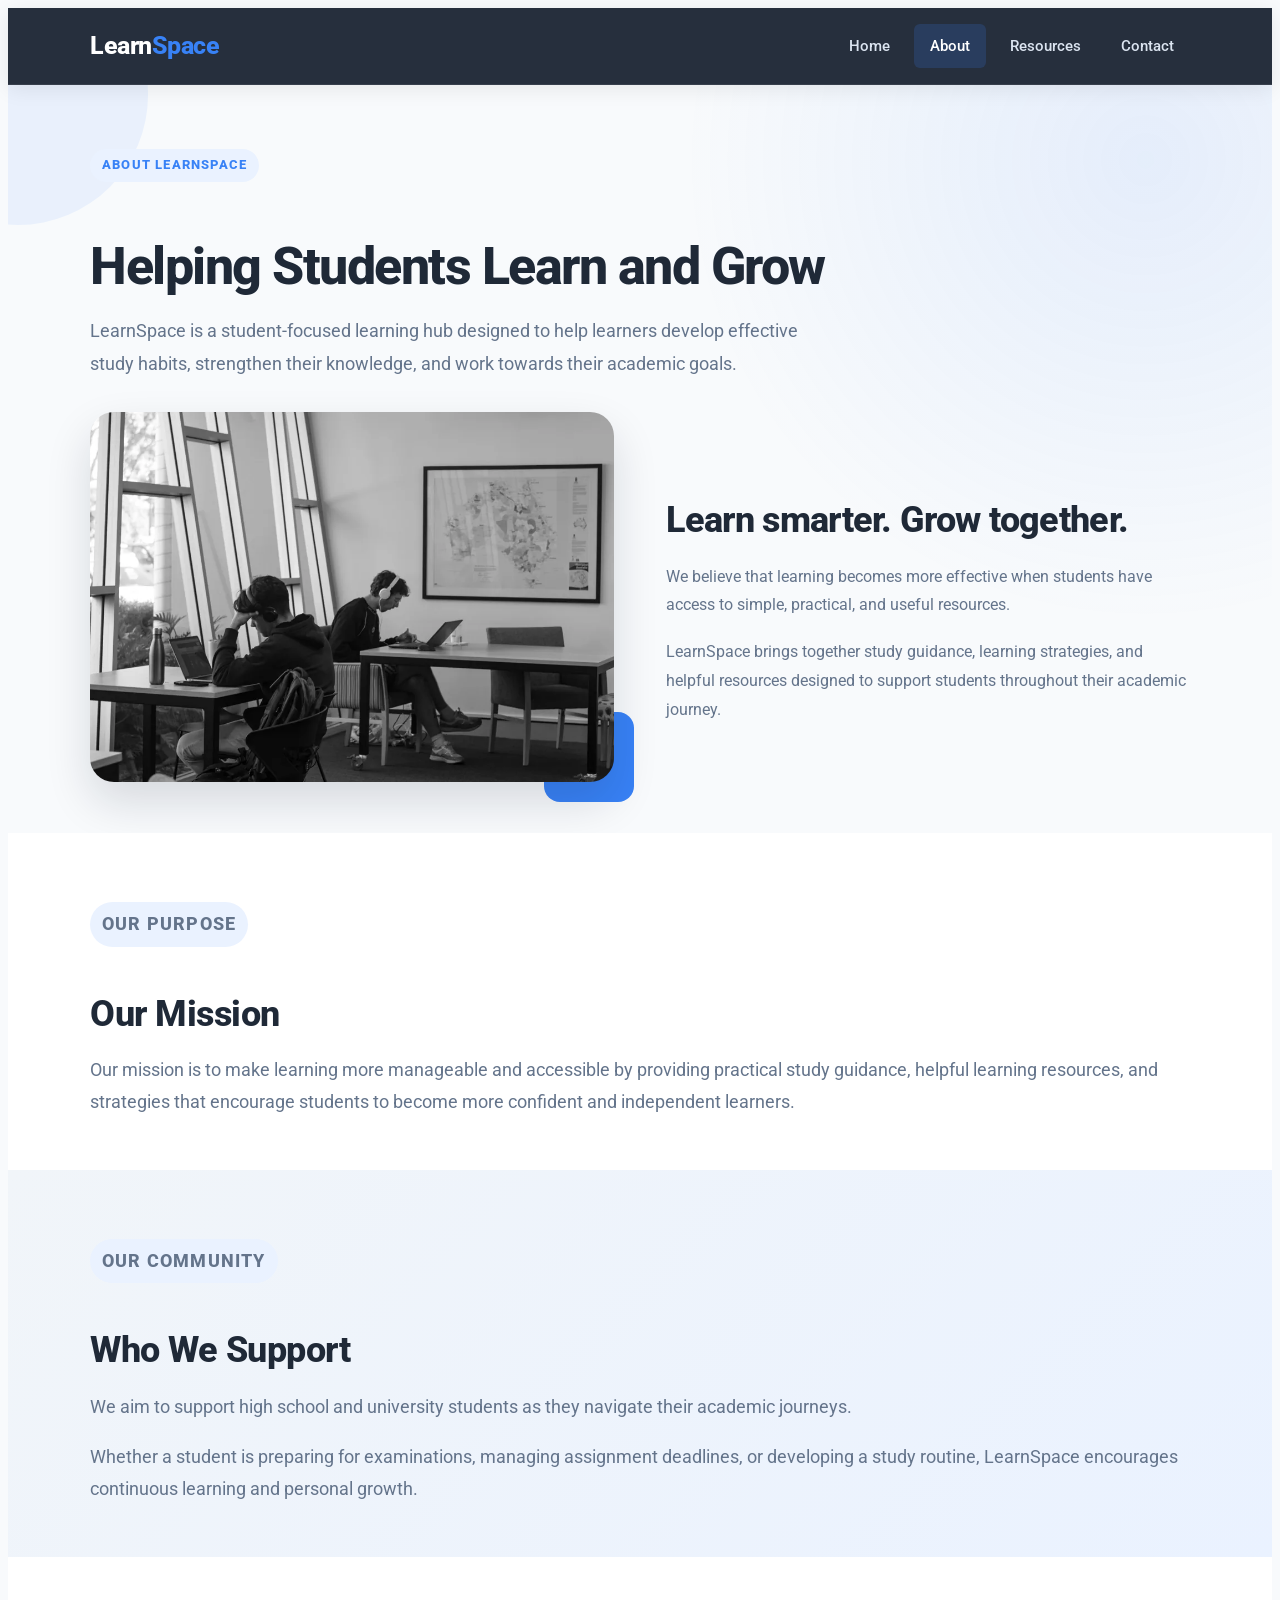
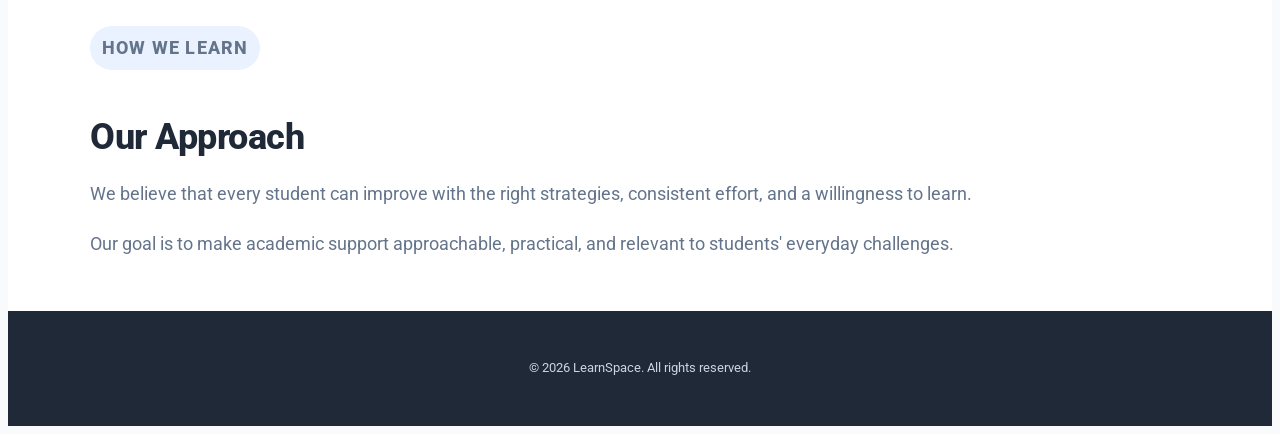
==== commit b1847944: "Improve About image loading with responsive WebP images" ====
--- a/about.html
+++ b/about.html
@@ -132,10 +132,19 @@
                     <div class="about-image">
 
                         <img
-                            src="./images/students-studying-2.avif"
-                            alt="Students studying together in a library"
-                            loading="lazy"
-                        >
+                    src="./images/about-study-960.webp"
+                     srcset="
+                    ./images/about-study-480.webp 480w,
+                     ./images/about-study-960.webp 960w,
+                    ./images/about-study-1440.webp 1440w
+                    "
+                    sizes="(max-width: 767px) calc(100vw - 32px), 47vw"
+                    width="5756"
+                    height="4000"
+                    alt="Students studying together in a library"
+                    loading="eager"
+                     fetchpriority="high"
+>
 
                     </div>
 
--- a/css/style.css
+++ b/css/style.css
@@ -1,1149 +1,2207 @@
 /* =========================================
+
    ROBOTO FONT
+
+\========================================= */
+
+
+@font-face {
+
+    font-family: "Roboto";
+
+    src: url("../fonts/Roboto/Roboto-VariableFont_wdth,wght.ttf") format("truetype");
+
+    font-weight: 100 900;
+
+    font-style: normal;
+
+    font-display: swap;
+
+}
+
+
+/* =========================================
+
+   ROOT VARIABLES
+
+\========================================= */
+
+
+:root {
+
+
+    --color-primary: #3882f6;
+
+    --color-primary-dark: #2563eb;
+
+    --color-primary-light: #eaf2ff;
+
+
+    --color-dark: #1f2937;
+
+    --color-dark-soft: #374151;
+
+
+    --color-white: #ffffff;
+
+    --color-background: #f8fafc;
+
+    --color-light: #f1f5f9;
+
+
+    --color-border: #e2e8f0;
+
+
+    --color-text: #1f2937;
+
+    --color-muted: #64748b;
+
+
+    --font-family: "Roboto", Arial, sans-serif;
+
+
+    --font-xs: 13px;
+
+    --font-sm: 16px;
+
+    --font-md: 18px;
+
+    --font-lg: 24px;
+
+    --font-xl: 36px;
+
+    --font-hero: 52px;
+
+
+    --space-xs: 8px;
+
+    --space-sm: 16px;
+
+    --space-md: 24px;
+
+    --space-lg: 32px;
+
+    --space-xl: 48px;
+
+    --space-xxl: 80px;
+
+
+    --radius-sm: 6px;
+
+    --radius-md: 10px;
+
+    --radius-lg: 16px;
+
+    --radius-xl: 24px;
+
+
+    --shadow-sm:
+
+        0 4px 12px rgba(15, 23, 42, 0.06);
+
+
+    --shadow-md:
+
+        0 12px 30px rgba(15, 23, 42, 0.10);
+
+
+    --shadow-lg:
+
+        0 20px 45px rgba(15, 23, 42, 0.14);
+
+
+    --container-width: 1100px;
+
+    /* Home page */
+    --home-hero-text: #e5e7eb;
+    --home-quote-bg: #e5e7eb;
+
+}
+
+
+/* =========================================
+
+   RESET
+
+\========================================= */
+
+
+\* {
+
+    box-sizing: border-box;
+
+    margin: 0;
+
+    padding: 0;
+
+}
+
+
+html {
+
+    scroll-behavior: smooth;
+
+}
+
+
+body {
+
+    font-family: var(--font-family);
+
+    font-size: var(--font-sm);
+
+    line-height: 1.6;
+
+    color: var(--color-text);
+
+    background: var(--color-background);
+
+    min-height: 100vh;
+
+    min-height: 100dvh;
+
+    display: flex;
+
+    flex-direction: column;
+
+}
+
+
+main {
+
+    flex: 1;
+
+    min-width: 0;
+
+}
+
+
+img {
+
+    display: block;
+
+    width: 100%;
+
+    max-width: 100%;
+
+}
+
+
+a {
+
+    color: inherit;
+
+    text-decoration: none;
+
+}
+
+
+button,
+
+input,
+
+textarea {
+
+    font-family: inherit;
+
+}
+
+
+/* =========================================
+
+   CONTAINER
+
+\========================================= */
+
+
+.container {
+
+    width: min(calc(100% - clamp(32px, 6vw, 96px)),
+
+            var(--container-width));
+
+    margin-inline: auto;
+
+}
+
+
+/* =========================================
+
+   HEADER
+
+\========================================= */
+
+
+.site-header {
+
+    position: sticky;
+
+    top: 0;
+
+    z-index: 100;
+
+
+    background: rgba(31, 41, 55, 0.97);
+
+
+    border-bottom: 1px solid rgba(255, 255, 255, 0.08);
+
+
+    box-shadow:
+
+        0 4px 20px rgba(0, 0, 0, 0.08);
+
+}
+
+
+.header {
+
+    min-height: 76px;
+
+
+    display: flex;
+
+    align-items: center;
+
+    justify-content: space-between;
+
+
+    gap: 30px;
+
+}
+
+
+/* =========================================
+
+   LOGO
+
+\========================================= */
+
+
+.logo {
+
+    display: inline-flex;
+
+    align-items: center;
+
+
+    font-size: 25px;
+
+    font-weight: 800;
+
+
+    letter-spacing: -0.5px;
+
+
+    color: var(--color-white);
+
+
+    white-space: nowrap;
+
+}
+
+
+.logo span {
+
+    color: var(--color-primary);
+
+}
+
+
+/* =========================================
+
+   NAVIGATION
+
+\========================================= */
+
+
+.main-nav {
+
+    display: flex;
+
+    align-items: center;
+
+
+    gap: 8px;
+
+}
+
+
+.main-nav a {
+
+    position: relative;
+
+
+    padding: 10px 16px;
+
+
+    color: #dbe4f0;
+
+
+    font-size: 15px;
+
+    font-weight: 500;
+
+
+    border-radius: var(--radius-sm);
+
+
+    transition:
+
+        color 0.2s ease,
+
+        background 0.2s ease;
+
+}
+
+
+.main-nav a:hover {
+
+    color: var(--color-white);
+
+
+    background: rgba(255, 255, 255, 0.08);
+
+}
+
+
+.main-nav a.active {
+
+    color: var(--color-white);
+
+
+    background: rgba(56, 130, 246, 0.18);
+
+}
+
+
+/* =========================================
+
+   MOBILE MENU
+
+\========================================= */
+
+
+.menu-toggle {
+
+    display: none;
+
+}
+
+
+.menu-button {
+
+    display: none;
+
+
+    width: 34px;
+
+
+    cursor: pointer;
+
+}
+
+
+.menu-button span {
+
+    display: block;
+
+
+    width: 100%;
+
+    height: 3px;
+
+
+    margin: 5px 0;
+
+
+    background: var(--color-white);
+
+
+    border-radius: 5px;
+
+}
+
+
+/* =========================================
+
+   PAGE INTRO
+
+\========================================= */
+
+
+.information-section {
+
+    position: relative;
+
+
+    padding: clamp(32px, 4vw, 56px) 0;
+
+
+    overflow: hidden;
+
+
+    background:
+
+        radial-gradient(circle at 90% 10%,
+
+            rgba(56, 130, 246, 0.10),
+
+            transparent 35%),
+
+        var(--color-background);
+
+}
+
+
+/*
+
+   Decorative background shape
+
+*/
+
+
+.information-section::before {
+
+    content: "";
+
+
+    position: absolute;
+
+
+    width: 260px;
+
+    height: 260px;
+
+
+    top: -120px;
+
+    left: -120px;
+
+
+    background: rgba(56, 130, 246, 0.08);
+
+
+    border-radius: 50%;
+
+}
+
+
+/* =========================================
+
+   SECTION HEADING
+
+\========================================= */
+
+
+.section-heading {
+
+    position: relative;
+
+
+    max-width: 100%;
+
+
+    margin-bottom: 32px;
+
+}
+
+
+.section-label {
+
+    display: inline-block;
+
+
+    margin-bottom: 14px;
+
+
+    padding: 6px 12px;
+
+
+    color: var(--color-primary);
+
+
+    background: var(--color-primary-light);
+
+
+    border-radius: 50px;
+
+
+    font-size: var(--font-xs);
+
+    font-weight: 800;
+
+
+    letter-spacing: 1.2px;
+
+
+    text-transform: uppercase;
+
+}
+
+
+.section-heading h1 {
+
+    margin-bottom: 20px;
+
+
+    color: var(--color-dark);
+
+
+    font-size: var(--font-hero);
+
+    font-weight: 800;
+
+
+    line-height: 1.08;
+
+
+    letter-spacing: -1.5px;
+
+}
+
+
+.section-heading>p:last-child {
+
+    max-width: 75ch;
+
+
+    color: var(--color-muted);
+
+
+    font-size: var(--font-md);
+
+
+    line-height: 1.8;
+
+}
+
+
+/* =========================================
+
+   ABOUT
+
+\========================================= */
+
+
+.about-content {
+
+    position: relative;
+
+
+    display: flex;
+
+    align-items: center;
+
+
+    gap: clamp(24px, 4vw, 56px);
+
+}
+
+
+/* IMAGE */
+
+
+.about-image {
+
+    position: relative;
+
+    min-width: 0;
+
+    flex: 1;
+
+}
+
+
+.about-image::after {
+
+    content: "";
+
+
+    position: absolute;
+
+
+    width: 90px;
+
+    height: 90px;
+
+
+    right: -20px;
+
+    bottom: -20px;
+
+
+    background: var(--color-primary);
+
+
+    border-radius: var(--radius-lg);
+
+
+    z-index: 0;
+
+}
+
+
+.about-image img {
+
+    position: relative;
+
+
+    z-index: 1;
+
+
+    height: 370px;
+
+
+    object-fit: cover;
+
+
+    border-radius: var(--radius-xl);
+
+
+    box-shadow: var(--shadow-lg);
+
+}
+
+
+/* TEXT */
+
+
+.about-text {
+
+    min-width: 0;
+
+    flex: 1;
+
+}
+
+
+.about-text h2 {
+
+    margin-bottom: 20px;
+
+
+    color: var(--color-dark);
+
+
+    font-size: var(--font-xl);
+
+    font-weight: 800;
+
+
+    line-height: 1.2;
+
+
+    letter-spacing: -0.7px;
+
+}
+
+
+.about-text p {
+
+    margin-bottom: 18px;
+
+
+    color: var(--color-muted);
+
+
+    line-height: 1.8;
+
+}
+
+
+.about-text p:last-child {
+
+    margin-bottom: 0;
+
+}
+
+
+/* =========================================
+
+   CONTENT SECTIONS
+
+\========================================= */
+
+
+.content-section {
+
+    position: relative;
+
+
+    padding: clamp(32px, 4vw, 56px) 0;
+
+
+    background: var(--color-white);
+
+}
+
+
+.content-section-light {
+
+    background:
+
+        linear-gradient(135deg,
+
+            #f1f5f9,
+
+            #eaf2ff);
+
+}
+
+
+.content-container {
+
+    max-width: 100%;
+
+}
+
+
+.content-block {
+
+    position: relative;
+
+}
+
+
+.content-block h2 {
+
+    margin-bottom: 18px;
+
+
+    color: var(--color-dark);
+
+
+    font-size: var(--font-xl);
+
+    font-weight: 800;
+
+
+    line-height: 1.2;
+
+
+    letter-spacing: -0.5px;
+
+}
+
+
+.content-block p {
+
+    margin-bottom: 16px;
+
+
+    color: var(--color-muted);
+
+
+    font-size: var(--font-md);
+
+
+    line-height: 1.8;
+
+}
+
+
+.content-block p:last-child {
+
+    margin-bottom: 0;
+
+}
+
+
+/* =========================================
+
+   RESOURCES
+
+\========================================= */
+
+
+.resource-grid {
+
+    display: flex;
+
+    flex-wrap: wrap;
+
+
+    gap: 28px;
+
+}
+
+
+.resource-card {
+
+    position: relative;
+
+
+    flex: 1 1 calc(33.333% - 28px);
+
+
+    min-width: 280px;
+
+
+    padding: 32px;
+
+
+    overflow: hidden;
+
+
+    background: var(--color-white);
+
+
+    border: 1px solid var(--color-border);
+
+
+    border-radius: var(--radius-lg);
+
+
+    box-shadow: var(--shadow-sm);
+
+
+    transition:
+
+        transform 0.25s ease,
+
+        box-shadow 0.25s ease,
+
+        border-color 0.25s ease;
+
+}
+
+
+/*
+
+   Small decorative circle
+
+*/
+
+
+.resource-card::after {
+
+    content: "";
+
+
+    position: absolute;
+
+
+    width: 100px;
+
+    height: 100px;
+
+
+    right: -45px;
+
+    bottom: -45px;
+
+
+    background: var(--color-primary-light);
+
+
+    border-radius: 50%;
+
+
+    transition: transform 0.3s ease;
+
+}
+
+
+.resource-card:hover {
+
+    transform: translateY(-8px);
+
+
+    border-color: rgba(56, 130, 246, 0.35);
+
+
+    box-shadow: var(--shadow-lg);
+
+}
+
+
+.resource-card:hover::after {
+
+    transform: scale(1.3);
+
+}
+
+
+/* ICON */
+
+
+.resource-icon {
+
+    position: relative;
+
+
+    z-index: 1;
+
+
+    display: flex;
+
+    align-items: center;
+
+    justify-content: center;
+
+
+    width: 52px;
+
+    height: 52px;
+
+
+    margin-bottom: 24px;
+
+
+    background: var(--color-primary);
+
+
+    color: var(--color-white);
+
+
+    border-radius: 14px;
+
+
+    font-size: 14px;
+
+    font-weight: 800;
+
+
+    box-shadow:
+
+        0 8px 18px rgba(56, 130, 246, 0.25);
+
+}
+
+
+.resource-card h2 {
+
+    position: relative;
+
+
+    z-index: 1;
+
+
+    margin-bottom: 12px;
+
+
+    color: var(--color-dark);
+
+
+    font-size: var(--font-lg);
+
+    font-weight: 750;
+
+
+    line-height: 1.3;
+
+}
+
+
+.resource-card p {
+
+    position: relative;
+
+
+    z-index: 1;
+
+
+    color: var(--color-muted);
+
+
+    font-size: var(--font-sm);
+
+
+    line-height: 1.7;
+
+}
+
+
+/* =========================================
+
+   CONTACT
+
+\========================================= */
+
+
+.contact-intro-grid {
+
+    display: flex;
+
+    align-items: center;
+
+
+    gap: clamp(24px, 4vw, 56px);
+
+}
+
+
+.contact-image {
+
+    min-width: 0;
+
+    flex: 1;
+
+}
+
+
+.contact-image img {
+
+    height: 370px;
+
+
+    object-fit: cover;
+
+
+    border-radius: var(--radius-xl);
+
+
+    box-shadow: var(--shadow-lg);
+
+}
+
+
+.contact-information {
+
+    min-width: 0;
+
+    flex: 1;
+
+}
+
+
+.contact-information h2 {
+
+    margin-bottom: 16px;
+
+
+    color: var(--color-dark);
+
+
+    font-size: var(--font-xl);
+
+    font-weight: 800;
+
+
+    line-height: 1.2;
+
+}
+
+
+.contact-information>p {
+
+    margin-bottom: 32px;
+
+
+    color: var(--color-muted);
+
+
+    line-height: 1.8;
+
+}
+
+
+.contact-detail {
+
+    position: relative;
+
+
+    margin-bottom: 22px;
+
+
+    padding: 20px 20px 20px 24px;
+
+
+    background: var(--color-white);
+
+
+    border: 1px solid var(--color-border);
+
+
+    border-radius: var(--radius-md);
+
+
+    box-shadow: var(--shadow-sm);
+
+}
+
+
+.contact-detail::before {
+
+    content: "";
+
+
+    position: absolute;
+
+
+    left: 0;
+
+    top: 16px;
+
+    bottom: 16px;
+
+
+    width: 4px;
+
+
+    background: var(--color-primary);
+
+
+    border-radius: 0 5px 5px 0;
+
+}
+
+
+.contact-detail:last-child {
+
+    margin-bottom: 0;
+
+}
+
+
+.contact-detail h3 {
+
+    margin-bottom: 5px;
+
+
+    color: var(--color-dark);
+
+
+    font-size: var(--font-lg);
+
+    font-weight: 700;
+
+}
+
+
+.contact-detail p {
+
+    color: var(--color-muted);
+
+
+    line-height: 1.6;
+
+}
+
+
+.contact-detail a {
+
+    color: var(--color-primary);
+
+
+    font-weight: 700;
+
+}
+
+
+.contact-detail a:hover {
+
+    text-decoration: underline;
+
+}
+
+
+/* =========================================
+
+   CONTACT FORM
+
+\========================================= */
+
+
+.contact-form-layout {
+
+    display: flex;
+
+    align-items: flex-start;
+
+
+    gap: clamp(24px, 4vw, 56px);
+
+}
+
+
+.contact-form-layout .content-block {
+
+    min-width: 0;
+
+    flex: 1;
+
+}
+
+
+.contact-form {
+
+    min-width: 0;
+
+    flex: 1;
+
+
+    padding: 36px;
+
+
+    background: var(--color-white);
+
+
+    border: 1px solid var(--color-border);
+
+
+    border-radius: var(--radius-xl);
+
+
+    box-shadow: var(--shadow-lg);
+
+}
+
+
+.form-group {
+
+    margin-bottom: 20px;
+
+}
+
+
+.form-group label {
+
+    display: block;
+
+
+    margin-bottom: 8px;
+
+
+    color: var(--color-dark);
+
+
+    font-size: 15px;
+
+    font-weight: 700;
+
+}
+
+
+.form-group input,
+
+.form-group textarea {
+
+    width: 100%;
+
+
+    color: var(--color-dark);
+
+
+    background: #fbfdff;
+
+
+    border: 1px solid var(--color-border);
+
+
+    border-radius: var(--radius-md);
+
+
+    outline: none;
+
+
+    transition:
+
+        border-color 0.2s ease,
+
+        box-shadow 0.2s ease,
+
+        background 0.2s ease;
+
+}
+
+
+.form-group input {
+
+    height: 48px;
+
+
+    padding: 0 15px;
+
+}
+
+
+.form-group textarea {
+
+    min-height: 150px;
+
+
+    padding: 13px 15px;
+
+
+    resize: vertical;
+
+}
+
+
+.form-group input::placeholder,
+
+.form-group textarea::placeholder {
+
+    color: #94a3b8;
+
+}
+
+
+.form-group input:focus,
+
+.form-group textarea:focus {
+
+    background: var(--color-white);
+
+
+    border-color: var(--color-primary);
+
+
+    box-shadow:
+
+        0 0 0 4px rgba(56, 130, 246, 0.12);
+
+}
+
+
+/* =========================================
+
+   BUTTON
+
+\========================================= */
+
+
+.primary-button {
+
+    display: inline-flex;
+
+    align-items: center;
+
+    justify-content: center;
+
+
+    min-height: 48px;
+
+
+    padding: 0 26px;
+
+
+    border: none;
+
+
+    border-radius: var(--radius-md);
+
+
+    background: var(--color-primary);
+
+
+    color: var(--color-white);
+
+
+    font-size: 15px;
+
+    font-weight: 700;
+
+
+    cursor: pointer;
+
+
+    box-shadow:
+
+        0 8px 18px rgba(56, 130, 246, 0.22);
+
+
+    transition:
+
+        transform 0.2s ease,
+
+        background 0.2s ease,
+
+        box-shadow 0.2s ease;
+
+}
+
+
+.primary-button:hover {
+
+    background: var(--color-primary-dark);
+
+
+    transform: translateY(-2px);
+
+
+    box-shadow:
+
+        0 12px 24px rgba(56, 130, 246, 0.28);
+
+}
+
+
+.primary-button:active {
+
+    transform: translateY(0);
+
+}
+
+
+/* =========================================
+
+   FOOTER
+
+\========================================= */
+
+
+.site-footer {
+
+    padding: 34px 0;
+
+
+    background: var(--color-dark);
+
+
+    color: #cbd5e1;
+
+
+    text-align: center;
+
+}
+
+
+.site-footer p {
+
+    font-size: var(--font-xs);
+
+}
+
+
+/* FOOTER LAYOUT */
+
+
+.footer-container {
+
+    display: flex;
+
+    flex-direction: column;
+
+    align-items: center;
+
+    gap: 16px;
+
+}
+
+
+.footer-logo {
+
+    font-size: 24px;
+
+}
+
+
+.footer-nav {
+
+    display: flex;
+
+    justify-content: center;
+
+    flex-wrap: wrap;
+
+    gap: 24px;
+
+}
+
+
+.footer-nav a {
+
+    color: #cbd5e1;
+
+    font-size: 14px;
+
+    transition: color 0.2s ease;
+
+}
+
+
+.footer-nav a:hover,
+
+.footer-nav a:focus-visible {
+
+    color: var(--color-white);
+
+    text-decoration: underline;
+
+}
+
+
+.footer-nav a:focus-visible,
+
+.footer-logo:focus-visible {
+
+    outline: 2px solid var(--color-white);
+
+    outline-offset: 4px;
+
+}
+
+
+/* =========================================
+
+   TABLET
+
+   768px - 1199px
+
+\========================================= */
+
+
+@media (min-width: 768px) and (max-width: 1199px) {
+
+
+    :root {
+
+        --font-hero: 44px;
+
+    }
+
+
+    .about-content,
+
+    .contact-intro-grid,
+
+    .contact-form-layout {
+
+        gap: 40px;
+
+    }
+
+
+    .resource-card {
+
+        flex-basis: calc(50% - 28px);
+
+    }
+
+}
+
+
+/* =========================================
+
+   MOBILE
+
+   767px AND BELOW
+
+\========================================= */
+
+
+@media (max-width: 767px) {
+
+
+    .container {
+
+        width: min(calc(100% - 32px),
+
+                var(--container-width));
+
+    }
+
+
+    /* HEADER */
+
+
+    .header {
+
+        min-height: 68px;
+
+    }
+
+
+    .menu-button {
+
+        display: block;
+
+    }
+
+
+    .main-nav {
+
+        position: absolute;
+
+
+        top: 68px;
+
+        left: 0;
+
+        right: 0;
+
+
+        z-index: 50;
+
+
+        display: none;
+
+
+        flex-direction: column;
+
+        align-items: stretch;
+
+
+        gap: 4px;
+
+
+        padding: 14px 16px 18px;
+
+
+        background: var(--color-dark);
+
+
+        border-top: 1px solid rgba(255, 255, 255, 0.08);
+
+
+        box-shadow:
+
+            0 12px 25px rgba(0, 0, 0, 0.15);
+
+    }
+
+
+    .main-nav a {
+
+        padding: 13px 15px;
+
+    }
+
+
+    .main-nav a.active::after {
+
+        display: none;
+
+    }
+
+
+    .menu-toggle:checked\~.main-nav {
+
+        display: flex;
+
+    }
+
+
+    /* PAGE */
+
+
+    .information-section {
+
+        padding: 32px 0 40px;
+
+    }
+
+
+    .section-heading {
+
+        margin-bottom: 28px;
+
+    }
+
+
+    .section-heading h1 {
+
+        font-size: 38px;
+
+
+        letter-spacing: -1px;
+
+    }
+
+
+    .section-heading>p:last-child {
+
+        font-size: 17px;
+
+    }
+
+
+    /* ABOUT */
+
+
+    .about-content {
+
+        flex-direction: column;
+
+
+        gap: 38px;
+
+    }
+
+
+    .about-image,
+
+    .about-text {
+
+        width: 100%;
+
+    }
+
+
+    .about-image img {
+
+        height: 260px;
+
+    }
+
+
+    .about-text h2 {
+
+        font-size: 30px;
+
+    }
+
+
+    /* CONTENT */
+
+
+    .content-section {
+
+        padding: 32px 0;
+
+    }
+
+
+    .content-block h2 {
+
+        font-size: 30px;
+
+    }
+
+
+    .content-block p {
+
+        font-size: 17px;
+
+    }
+
+
+    /* RESOURCES */
+
+
+    .resource-grid {
+
+        flex-direction: column;
+
+
+        gap: 20px;
+
+    }
+
+
+    .resource-card {
+
+        width: 100%;
+
+
+        min-width: 0;
+
+
+        padding: 26px;
+
+    }
+
+
+    /* CONTACT */
+
+
+    .contact-intro-grid {
+
+        flex-direction: column;
+
+
+        gap: 40px;
+
+    }
+
+
+    .contact-image,
+
+    .contact-information {
+
+        width: 100%;
+
+    }
+
+
+    .contact-image img {
+
+        height: 260px;
+
+    }
+
+
+    .contact-information h2 {
+
+        font-size: 30px;
+
+    }
+
+
+    /* FORM */
+
+
+    .contact-form-layout {
+
+        flex-direction: column;
+
+
+        gap: 38px;
+
+    }
+
+
+    .contact-form-layout .content-block,
+
+    .contact-form {
+
+        width: 100%;
+
+    }
+
+
+    .contact-form {
+
+        padding: 26px;
+
+    }
+
+
+    .primary-button {
+
+        width: 100%;
+
+    }
+
+}
+
+
+/* =========================================
+
+   SMALL MOBILE
+
+   375px
+
+\========================================= */
+
+
+@media (max-width: 375px) {
+
+
+    .container {
+
+        width: calc(100% - 28px);
+
+    }
+
+
+    .logo {
+
+        font-size: 22px;
+
+    }
+
+
+    .section-heading h1 {
+
+        font-size: 33px;
+
+    }
+
+
+    .section-label {
+
+        font-size: 12px;
+
+    }
+
+
+    .about-image img,
+
+    .contact-image img {
+
+        height: 220px;
+
+    }
+
+
+    .resource-card {
+
+        padding: 22px;
+
+    }
+
+
+    .contact-form {
+
+        padding: 20px;
+
+    }
+
+}
+
+/* =========================================
+   HOME PAGE
 ========================================= */
 
-@font-face {
-    font-family: "Roboto";
-    src: url("../fonts/Roboto/Roboto-VariableFont_wdth,wght.ttf")
-        format("truetype");
-    font-weight: 100 900;
-    font-style: normal;
-    font-display: swap;
-}
-
-
-/* =========================================
-   ROOT VARIABLES
-========================================= */
-
-:root {
-
-    --color-primary: #3882f6;
-    --color-primary-dark: #2563eb;
-    --color-primary-light: #eaf2ff;
-
-    --color-dark: #1f2937;
-    --color-dark-soft: #374151;
-
-    --color-white: #ffffff;
-    --color-background: #f8fafc;
-    --color-light: #f1f5f9;
-
-    --color-border: #e2e8f0;
-
-    --color-text: #1f2937;
-    --color-muted: #64748b;
-
-    --font-family: "Roboto", Arial, sans-serif;
-
-    --font-xs: 13px;
-    --font-sm: 16px;
-    --font-md: 18px;
-    --font-lg: 24px;
-    --font-xl: 36px;
-    --font-hero: 52px;
-
-    --space-xs: 8px;
-    --space-sm: 16px;
-    --space-md: 24px;
-    --space-lg: 32px;
-    --space-xl: 48px;
-    --space-xxl: 80px;
-
-    --radius-sm: 6px;
-    --radius-md: 10px;
-    --radius-lg: 16px;
-    --radius-xl: 24px;
-
-    --shadow-sm:
-        0 4px 12px rgba(15, 23, 42, 0.06);
-
-    --shadow-md:
-        0 12px 30px rgba(15, 23, 42, 0.10);
-
-    --shadow-lg:
-        0 20px 45px rgba(15, 23, 42, 0.14);
-
-    --container-width: 1100px;
-}
-
-
-/* =========================================
-   RESET
-========================================= */
-
-* {
-    box-sizing: border-box;
-    margin: 0;
-    padding: 0;
-}
-
-html {
-    scroll-behavior: smooth;
-}
-
-body {
-    font-family: var(--font-family);
-    font-size: var(--font-sm);
+/* HERO */
+
+.hero-section {
+    position: relative;
+    background: var(--color-dark);
+}
+
+.hero-content {
+    display: flex;
+    align-items: center;
+    gap: clamp(24px, 4vw, 56px);
+    padding: clamp(32px, 4vw, 56px) 0;
+}
+
+.hero-content::before {
+    content: "";
+    position: absolute;
+    width: 260px;
+    height: 260px;
+    top: -120px;
+    left: -120px;
+    background: rgba(56, 130, 246, 0.08);
+    border-radius: 50%;
+}
+
+.hero-text {
+    flex: 1;
+    min-width: 0;
+}
+
+.hero-text h1 {
+    margin-bottom: 16px;
+    font-size: 48px;
+    font-weight: 800;
+    line-height: 1.15;
+    color: var(--color-white);
+}
+
+.hero-text h1 span {
+    display: block;
+}
+
+.hero-description {
+    max-width: 100%;
+    margin-bottom: 28px;
+    font-size: 18px;
     line-height: 1.6;
-    color: var(--color-text);
-    background: var(--color-background);
-}
-
-img {
-    display: block;
+    color: var(--home-hero-text);
+}
+
+.hero-image {
+    flex: 1;
+    min-width: 0;
+}
+
+.hero-image img {
+    height: 320px;
+    object-fit: cover;
+    border-radius: var(--radius-sm);
+}
+
+/* INFORMATION */
+
+.info-section {
+    padding: 40px 0;
+    background: var(--color-white);
+}
+
+.info-title {
+    margin-bottom: 40px;
+    text-align: center;
+    font-size: 36px;
+    font-weight: 800;
+    line-height: 1.2;
+    color: var(--color-dark);
+}
+
+.info-grid {
+    display: flex;
+    flex-wrap: wrap;
+    gap: 32px;
+}
+
+.info-card {
+    flex: 1 1 calc(25% - 24px);
+    min-width: 0;
+    text-align: center;
+}
+
+.info-image {
+    aspect-ratio: 1 / 1;
+    margin-bottom: 14px;
+    overflow: hidden;
+    border: 3px solid var(--color-primary);
+    border-radius: var(--radius-lg);
+}
+
+.info-image img {
     width: 100%;
-    max-width: 100%;
-}
-
-a {
-    color: inherit;
-    text-decoration: none;
-}
-
-button,
-input,
-textarea {
-    font-family: inherit;
-}
-
-
-/* =========================================
-   CONTAINER
-========================================= */
-
-.container {
-    width: min(
-        calc(100% - 40px),
-        var(--container-width)
-    );
-
+    height: 100%;
+    object-fit: cover;
+}
+
+.info-card h3 {
+    margin-bottom: 4px;
+    font-size: 18px;
+    font-weight: 700;
+    color: var(--color-dark);
+}
+
+.info-card p {
+    font-size: 15px;
+    line-height: 1.5;
+    color: var(--color-muted);
+}
+
+/* QUOTE */
+
+.quote-section {
+    padding: 48px 0;
+    background: var(--home-quote-bg);
+}
+
+.quote-content {
+    max-width: 75ch;
     margin-inline: auto;
 }
 
-
-/* =========================================
-   HEADER
-========================================= */
-
-.site-header {
-    position: sticky;
-    top: 0;
-    z-index: 100;
-
-    background: rgba(31, 41, 55, 0.97);
-
-    border-bottom: 1px solid rgba(255, 255, 255, 0.08);
-
-    box-shadow:
-        0 4px 20px rgba(0, 0, 0, 0.08);
-}
-
-.header {
-    min-height: 76px;
-
+.quote-text {
+    font-size: 36px;
+    font-weight: 300;
+    font-style: italic;
+    line-height: 1.35;
+    color: var(--color-dark);
+}
+
+.quote-author {
+    margin-top: 12px;
+    text-align: right;
+    font-size: 18px;
+    font-weight: 700;
+    color: var(--color-dark);
+}
+
+/* CALL TO ACTION */
+
+.action-section {
+    padding: 48px 0;
+    background: var(--color-white);
+}
+
+.action-content {
     display: flex;
     align-items: center;
     justify-content: space-between;
-
-    gap: 30px;
-}
-
-
-/* =========================================
-   LOGO
-========================================= */
-
-.logo {
-    display: inline-flex;
-    align-items: center;
-
-    font-size: 25px;
-    font-weight: 800;
-
-    letter-spacing: -0.5px;
-
+    gap: 32px;
+    padding: 40px 64px;
+    background: var(--color-primary);
+    border-radius: var(--radius-sm);
+}
+
+.action-text h2 {
+    margin-bottom: 4px;
+    font-size: 24px;
+    font-weight: 700;
     color: var(--color-white);
-
-    white-space: nowrap;
-}
-
-.logo span {
+}
+
+.action-text p {
+    font-size: 16px;
+    color: var(--color-white);
+}
+
+.action-button {
+    flex-shrink: 0;
+    padding: 12px 24px;
+    font-size: 16px;
+    font-weight: 500;
+    color: var(--color-white);
+    border: 2px solid var(--color-white);
+    border-radius: var(--radius-sm);
+    transition: background 0.2s ease, color 0.2s ease;
+}
+
+.action-button:hover,
+.action-button:focus-visible {
+    background: var(--color-white);
     color: var(--color-primary);
 }
 
-
-/* =========================================
-   NAVIGATION
-========================================= */
-
-.main-nav {
-    display: flex;
-    align-items: center;
-
-    gap: 8px;
-}
-
-.main-nav a {
-    position: relative;
-
-    padding: 10px 16px;
-
-    color: #dbe4f0;
-
-    font-size: 15px;
-    font-weight: 500;
-
-    border-radius: var(--radius-sm);
-
-    transition:
-        color 0.2s ease,
-        background 0.2s ease;
-}
-
-.main-nav a:hover {
-    color: var(--color-white);
-
-    background: rgba(255, 255, 255, 0.08);
-}
-
-.main-nav a.active {
-    color: var(--color-white);
-
-    background: rgba(56, 130, 246, 0.18);
-}
-
-/* .main-nav a.active::after {
-    content: "";
-
-    position: absolute;
-
-    left: 16px;
-    right: 16px;
-    bottom: 3px;
-
-    height: 2px;
-
-    background: var(--color-primary);
-
-    border-radius: 10px;
-} */
-
-
-/* =========================================
-   MOBILE MENU
-========================================= */
-
-.menu-toggle {
-    display: none;
-}
-
-.menu-button {
-    display: none;
-
-    width: 34px;
-
-    cursor: pointer;
-}
-
-.menu-button span {
-    display: block;
-
-    width: 100%;
-    height: 3px;
-
-    margin: 5px 0;
-
-    background: var(--color-white);
-
-    border-radius: 5px;
-}
-
-
-/* =========================================
-   PAGE INTRO
-========================================= */
-
-.information-section {
-    position: relative;
-
-    padding: 90px 0 100px;
-
-    overflow: hidden;
-
-    background:
-        radial-gradient(
-            circle at 90% 10%,
-            rgba(56, 130, 246, 0.10),
-            transparent 35%
-        ),
-        var(--color-background);
-}
-
-
-/*
-   Decorative background shape
-*/
-
-.information-section::before {
-    content: "";
-
-    position: absolute;
-
-    width: 260px;
-    height: 260px;
-
-    top: -120px;
-    left: -120px;
-
-    background: rgba(56, 130, 246, 0.08);
-
-    border-radius: 50%;
-}
-
-
-/* =========================================
-   SECTION HEADING
-========================================= */
-
-.section-heading {
-    position: relative;
-
-    max-width: 780px;
-
-    margin-bottom: 60px;
-}
-
-.section-label {
-    display: inline-block;
-
-    margin-bottom: 14px;
-
-    padding: 6px 12px;
-
-    color: var(--color-primary);
-
-    background: var(--color-primary-light);
-
-    border-radius: 50px;
-
-    font-size: var(--font-xs);
-    font-weight: 800;
-
-    letter-spacing: 1.2px;
-
-    text-transform: uppercase;
-}
-
-.section-heading h1 {
-    margin-bottom: 20px;
-
-    color: var(--color-dark);
-
-    font-size: var(--font-hero);
-    font-weight: 800;
-
-    line-height: 1.08;
-
-    letter-spacing: -1.5px;
-}
-
-.section-heading > p:last-child {
-    max-width: 700px;
-
-    color: var(--color-muted);
-
-    font-size: var(--font-md);
-
-    line-height: 1.8;
-}
-
-
-/* =========================================
-   ABOUT
-========================================= */
-
-.about-content {
-    position: relative;
-
-    display: flex;
-    align-items: center;
-
-    gap: 70px;
-}
-
-
-/* IMAGE */
-
-.about-image {
-    position: relative;
-
-    flex: 1;
-}
-
-.about-image::after {
-    content: "";
-
-    position: absolute;
-
-    width: 90px;
-    height: 90px;
-
-    right: -20px;
-    bottom: -20px;
-
-    background: var(--color-primary);
-
-    border-radius: var(--radius-lg);
-
-    z-index: 0;
-}
-
-.about-image img {
-    position: relative;
-
-    z-index: 1;
-
-    height: 370px;
-
-    object-fit: cover;
-
-    border-radius: var(--radius-xl);
-
-    box-shadow: var(--shadow-lg);
-}
-
-
-/* TEXT */
-
-.about-text {
-    flex: 1;
-}
-
-.about-text h2 {
-    margin-bottom: 20px;
-
-    color: var(--color-dark);
-
-    font-size: var(--font-xl);
-    font-weight: 800;
-
-    line-height: 1.2;
-
-    letter-spacing: -0.7px;
-}
-
-.about-text p {
-    margin-bottom: 18px;
-
-    color: var(--color-muted);
-
-    line-height: 1.8;
-}
-
-.about-text p:last-child {
-    margin-bottom: 0;
-}
-
-
-/* =========================================
-   CONTENT SECTIONS
-========================================= */
-
-.content-section {
-    position: relative;
-
-    padding: 80px 0;
-
-    background: var(--color-white);
-}
-
-.content-section-light {
-    background:
-        linear-gradient(
-            135deg,
-            #f1f5f9,
-            #eaf2ff
-        );
-}
-
-.content-container {
-    max-width: 850px;
-}
-
-.content-block {
-    position: relative;
-}
-
-.content-block h2 {
-    margin-bottom: 18px;
-
-    color: var(--color-dark);
-
-    font-size: var(--font-xl);
-    font-weight: 800;
-
-    line-height: 1.2;
-
-    letter-spacing: -0.5px;
-}
-
-.content-block p {
-    margin-bottom: 16px;
-
-    color: var(--color-muted);
-
-    font-size: var(--font-md);
-
-    line-height: 1.8;
-}
-
-.content-block p:last-child {
-    margin-bottom: 0;
-}
-
-
-/* =========================================
-   RESOURCES
-========================================= */
-
-.resource-grid {
-    display: flex;
-    flex-wrap: wrap;
-
-    gap: 28px;
-}
-
-.resource-card {
-    position: relative;
-
-    flex: 1 1 calc(33.333% - 28px);
-
-    min-width: 280px;
-
-    padding: 32px;
-
-    overflow: hidden;
-
-    background: var(--color-white);
-
-    border: 1px solid var(--color-border);
-
-    border-radius: var(--radius-lg);
-
-    box-shadow: var(--shadow-sm);
-
-    transition:
-        transform 0.25s ease,
-        box-shadow 0.25s ease,
-        border-color 0.25s ease;
-}
-
-
-/*
-   Small decorative circle
-*/
-
-.resource-card::after {
-    content: "";
-
-    position: absolute;
-
-    width: 100px;
-    height: 100px;
-
-    right: -45px;
-    bottom: -45px;
-
-    background: var(--color-primary-light);
-
-    border-radius: 50%;
-
-    transition: transform 0.3s ease;
-}
-
-.resource-card:hover {
-    transform: translateY(-8px);
-
-    border-color: rgba(56, 130, 246, 0.35);
-
-    box-shadow: var(--shadow-lg);
-}
-
-.resource-card:hover::after {
-    transform: scale(1.3);
-}
-
-
-/* ICON */
-
-.resource-icon {
-    position: relative;
-
-    z-index: 1;
-
-    display: flex;
-    align-items: center;
-    justify-content: center;
-
-    width: 52px;
-    height: 52px;
-
-    margin-bottom: 24px;
-
-    background: var(--color-primary);
-
-    color: var(--color-white);
-
-    border-radius: 14px;
-
-    font-size: 14px;
-    font-weight: 800;
-
-    box-shadow:
-        0 8px 18px rgba(56, 130, 246, 0.25);
-}
-
-.resource-card h2 {
-    position: relative;
-
-    z-index: 1;
-
-    margin-bottom: 12px;
-
-    color: var(--color-dark);
-
-    font-size: var(--font-lg);
-    font-weight: 750;
-
-    line-height: 1.3;
-}
-
-.resource-card p {
-    position: relative;
-
-    z-index: 1;
-
-    color: var(--color-muted);
-
-    font-size: var(--font-sm);
-
-    line-height: 1.7;
-}
-
-
-/* =========================================
-   CONTACT
-========================================= */
-
-.contact-intro-grid {
-    display: flex;
-    align-items: center;
-
-    gap: 70px;
-}
-
-.contact-image {
-    flex: 1;
-}
-
-.contact-image img {
-    height: 370px;
-
-    object-fit: cover;
-
-    border-radius: var(--radius-xl);
-
-    box-shadow: var(--shadow-lg);
-}
-
-.contact-information {
-    flex: 1;
-}
-
-.contact-information h2 {
-    margin-bottom: 16px;
-
-    color: var(--color-dark);
-
-    font-size: var(--font-xl);
-    font-weight: 800;
-
-    line-height: 1.2;
-}
-
-.contact-information > p {
-    margin-bottom: 32px;
-
-    color: var(--color-muted);
-
-    line-height: 1.8;
-}
-
-.contact-detail {
-    position: relative;
-
-    margin-bottom: 22px;
-
-    padding: 20px 20px 20px 24px;
-
-    background: var(--color-white);
-
-    border: 1px solid var(--color-border);
-
-    border-radius: var(--radius-md);
-
-    box-shadow: var(--shadow-sm);
-}
-
-.contact-detail::before {
-    content: "";
-
-    position: absolute;
-
-    left: 0;
-    top: 16px;
-    bottom: 16px;
-
-    width: 4px;
-
-    background: var(--color-primary);
-
-    border-radius: 0 5px 5px 0;
-}
-
-.contact-detail:last-child {
-    margin-bottom: 0;
-}
-
-.contact-detail h3 {
-    margin-bottom: 5px;
-
-    color: var(--color-dark);
-
-    font-size: var(--font-lg);
-    font-weight: 700;
-}
-
-.contact-detail p {
-    color: var(--color-muted);
-
-    line-height: 1.6;
-}
-
-.contact-detail a {
-    color: var(--color-primary);
-
-    font-weight: 700;
-}
-
-.contact-detail a:hover {
-    text-decoration: underline;
-}
-
-
-/* =========================================
-   CONTACT FORM
-========================================= */
-
-.contact-form-layout {
-    display: flex;
-    align-items: flex-start;
-
-    gap: 70px;
-}
-
-.contact-form-layout .content-block {
-    flex: 1;
-}
-
-.contact-form {
-    flex: 1;
-
-    padding: 36px;
-
-    background: var(--color-white);
-
-    border: 1px solid var(--color-border);
-
-    border-radius: var(--radius-xl);
-
-    box-shadow: var(--shadow-lg);
-}
-
-.form-group {
-    margin-bottom: 20px;
-}
-
-.form-group label {
-    display: block;
-
-    margin-bottom: 8px;
-
-    color: var(--color-dark);
-
-    font-size: 15px;
-    font-weight: 700;
-}
-
-.form-group input,
-.form-group textarea {
-    width: 100%;
-
-    color: var(--color-dark);
-
-    background: #fbfdff;
-
-    border: 1px solid var(--color-border);
-
-    border-radius: var(--radius-md);
-
-    outline: none;
-
-    transition:
-        border-color 0.2s ease,
-        box-shadow 0.2s ease,
-        background 0.2s ease;
-}
-
-.form-group input {
-    height: 48px;
-
-    padding: 0 15px;
-}
-
-.form-group textarea {
-    min-height: 150px;
-
-    padding: 13px 15px;
-
-    resize: vertical;
-}
-
-.form-group input::placeholder,
-.form-group textarea::placeholder {
-    color: #94a3b8;
-}
-
-.form-group input:focus,
-.form-group textarea:focus {
-    background: var(--color-white);
-
-    border-color: var(--color-primary);
-
-    box-shadow:
-        0 0 0 4px rgba(56, 130, 246, 0.12);
-}
-
-
-/* =========================================
-   BUTTON
-========================================= */
-
-.primary-button {
-    display: inline-flex;
-    align-items: center;
-    justify-content: center;
-
-    min-height: 48px;
-
-    padding: 0 26px;
-
-    border: none;
-
-    border-radius: var(--radius-md);
-
-    background: var(--color-primary);
-
-    color: var(--color-white);
-
-    font-size: 15px;
-    font-weight: 700;
-
-    cursor: pointer;
-
-    box-shadow:
-        0 8px 18px rgba(56, 130, 246, 0.22);
-
-    transition:
-        transform 0.2s ease,
-        background 0.2s ease,
-        box-shadow 0.2s ease;
-}
-
-.primary-button:hover {
-    background: var(--color-primary-dark);
-
-    transform: translateY(-2px);
-
-    box-shadow:
-        0 12px 24px rgba(56, 130, 246, 0.28);
-}
-
-.primary-button:active {
-    transform: translateY(0);
-}
-
-
-/* =========================================
-   FOOTER
-========================================= */
-
-.site-footer {
-    padding: 34px 0;
-
-    background: var(--color-dark);
-
-    color: #cbd5e1;
-
-    text-align: center;
-}
-
-.site-footer p {
-    font-size: var(--font-xs);
-}
-
-
-/* =========================================
-   TABLET
-   768px - 1199px
-========================================= */
-
-@media (min-width: 768px) and (max-width: 1199px) {
-
-    :root {
-        --font-hero: 44px;
-    }
-
-    .about-content,
-    .contact-intro-grid,
-    .contact-form-layout {
-        gap: 40px;
-    }
-
-    .resource-card {
-        flex-basis: calc(50% - 28px);
-    }
-}
-
-
-/* =========================================
-   MOBILE
-   767px AND BELOW
-========================================= */
+/* HOME PAGE RESPONSIVE STYLES */
+
+@media (max-width: 1199px) {
+    .info-card {
+        flex-basis: calc(50% - 16px);
+    }
+}
 
 @media (max-width: 767px) {
-
-    .container {
-        width: min(
-            calc(100% - 32px),
-            var(--container-width)
-        );
-    }
-
-
-    /* HEADER */
-
-    .header {
-        min-height: 68px;
-    }
-
-    .menu-button {
-        display: block;
-    }
-
-    .main-nav {
-        position: absolute;
-
-        top: 68px;
-        left: 0;
-        right: 0;
-
-        z-index: 50;
-
-        display: none;
-
+    .hero-section .main-nav {
+        background: var(--color-dark);
+    }
+
+    .hero-content {
         flex-direction: column;
         align-items: stretch;
-
-        gap: 4px;
-
-        padding: 14px 16px 18px;
-
-        background: var(--color-dark);
-
-        border-top: 1px solid rgba(255,255,255,0.08);
-
-        box-shadow:
-            0 12px 25px rgba(0,0,0,0.15);
-    }
-
-    .main-nav a {
-        padding: 13px 15px;
-    }
-
-    .main-nav a.active::after {
-        display: none;
-    }
-
-    .menu-toggle:checked ~ .main-nav {
-        display: flex;
-    }
-
-
-    /* PAGE */
-
-    .information-section {
-        padding: 60px 0 70px;
-    }
-
-    .section-heading {
-        margin-bottom: 42px;
-    }
-
-    .section-heading h1 {
+        gap: 36px;
+        padding: 48px 0 56px;
+    }
+
+    .hero-text h1 {
         font-size: 38px;
-
-        letter-spacing: -1px;
-    }
-
-    .section-heading > p:last-child {
-        font-size: 17px;
-    }
-
-
-    /* ABOUT */
-
-    .about-content {
+    }
+
+    /* HERO BUTTON */
+    .hero-text .primary-button,
+    .hero-text .action-button {
+        display: inline-flex;
+        width: auto;
+        max-width: 100%;
+        min-width: 0;
+        padding: 12px 20px;
+        white-space: normal;
+        text-align: center;
+        overflow-wrap: anywhere;
+        box-sizing: border-box;
+    }
+
+    .hero-image img {
+        height: 240px;
+    }
+
+    .info-section {
+        padding: 48px 0 56px;
+    }
+
+    .info-title {
+        font-size: 30px;
+    }
+
+    .info-grid {
+        gap: 20px;
+    }
+
+    .quote-section {
+        padding: 56px 0;
+    }
+
+    .quote-text {
+        font-size: 26px;
+    }
+
+    .action-section {
+        padding: 48px 0;
+    }
+
+    .action-content {
         flex-direction: column;
-
-        gap: 38px;
-    }
-
-    .about-image,
-    .about-text {
-        width: 100%;
-    }
-
-    .about-image img {
-        height: 260px;
-    }
-
-    .about-text h2 {
-        font-size: 30px;
-    }
-
-
-    /* CONTENT */
-
-    .content-section {
-        padding: 60px 0;
-    }
-
-    .content-block h2 {
-        font-size: 30px;
-    }
-
-    .content-block p {
-        font-size: 17px;
-    }
-
-
-    /* RESOURCES */
-
-    .resource-grid {
-        flex-direction: column;
-
-        gap: 20px;
-    }
-
-    .resource-card {
-        width: 100%;
-
-        min-width: 0;
-
-        padding: 26px;
-    }
-
-
-    /* CONTACT */
-
-    .contact-intro-grid {
-        flex-direction: column;
-
-        gap: 40px;
-    }
-
-    .contact-image,
-    .contact-information {
-        width: 100%;
-    }
-
-    .contact-image img {
-        height: 260px;
-    }
-
-    .contact-information h2 {
-        font-size: 30px;
-    }
-
-
-    /* FORM */
-
-    .contact-form-layout {
-        flex-direction: column;
-
-        gap: 38px;
-    }
-
-    .contact-form-layout .content-block,
-    .contact-form {
-        width: 100%;
-    }
-
-    .contact-form {
-        padding: 26px;
-    }
-
-    .primary-button {
-        width: 100%;
-    }
-}
-
-
-/* =========================================
-   SMALL MOBILE
-   375px
-========================================= */
-
-@media (max-width: 375px) {
-
-    .container {
-        width: calc(100% - 28px);
-    }
-
-    .logo {
-        font-size: 22px;
-    }
-
-    .section-heading h1 {
-        font-size: 33px;
-    }
-
-    .section-label {
-        font-size: 12px;
-    }
-
-    .about-image img,
-    .contact-image img {
-        height: 220px;
-    }
-
-    .resource-card {
-        padding: 22px;
-    }
-
-    .contact-form {
-        padding: 20px;
+        align-items: flex-start;
+        padding: 32px 24px;
+    }
+}
+
+@media (max-width: 480px) {
+    .info-card {
+        flex-basis: 100%;
     }
 }
